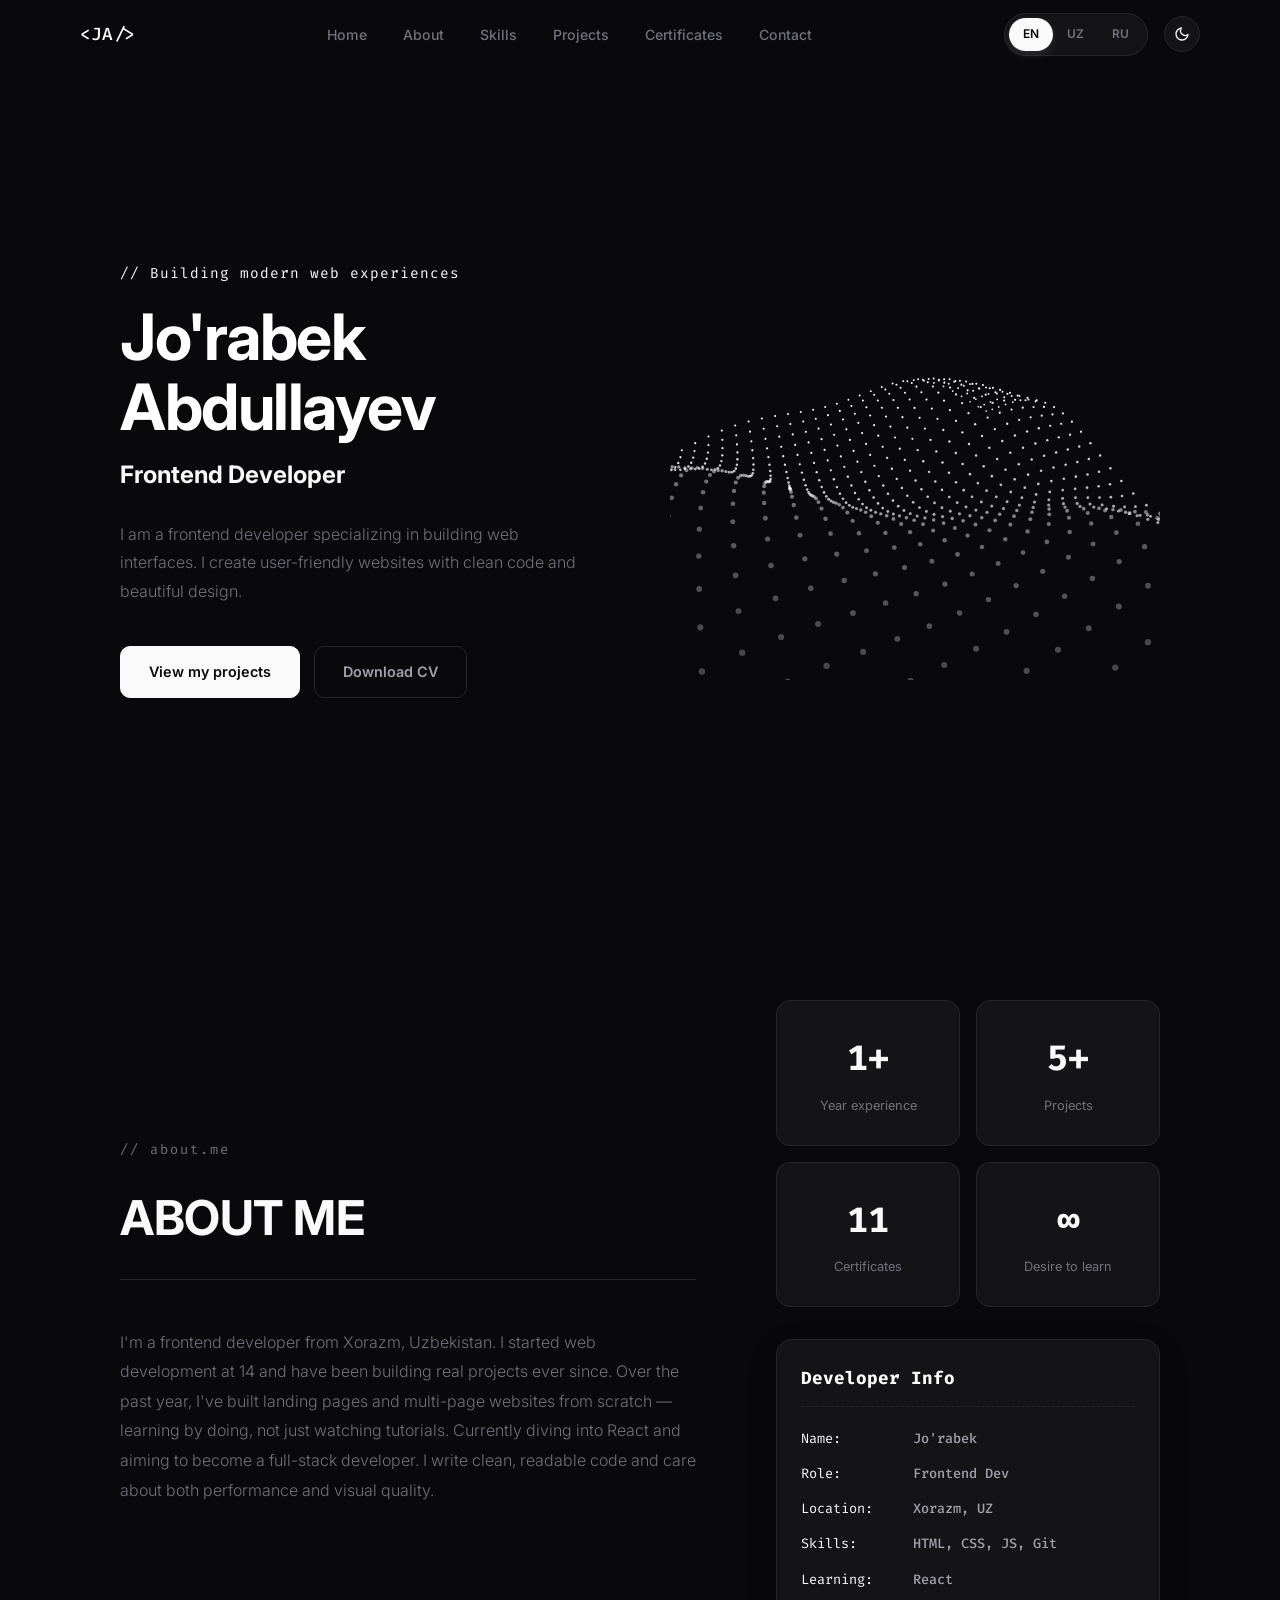
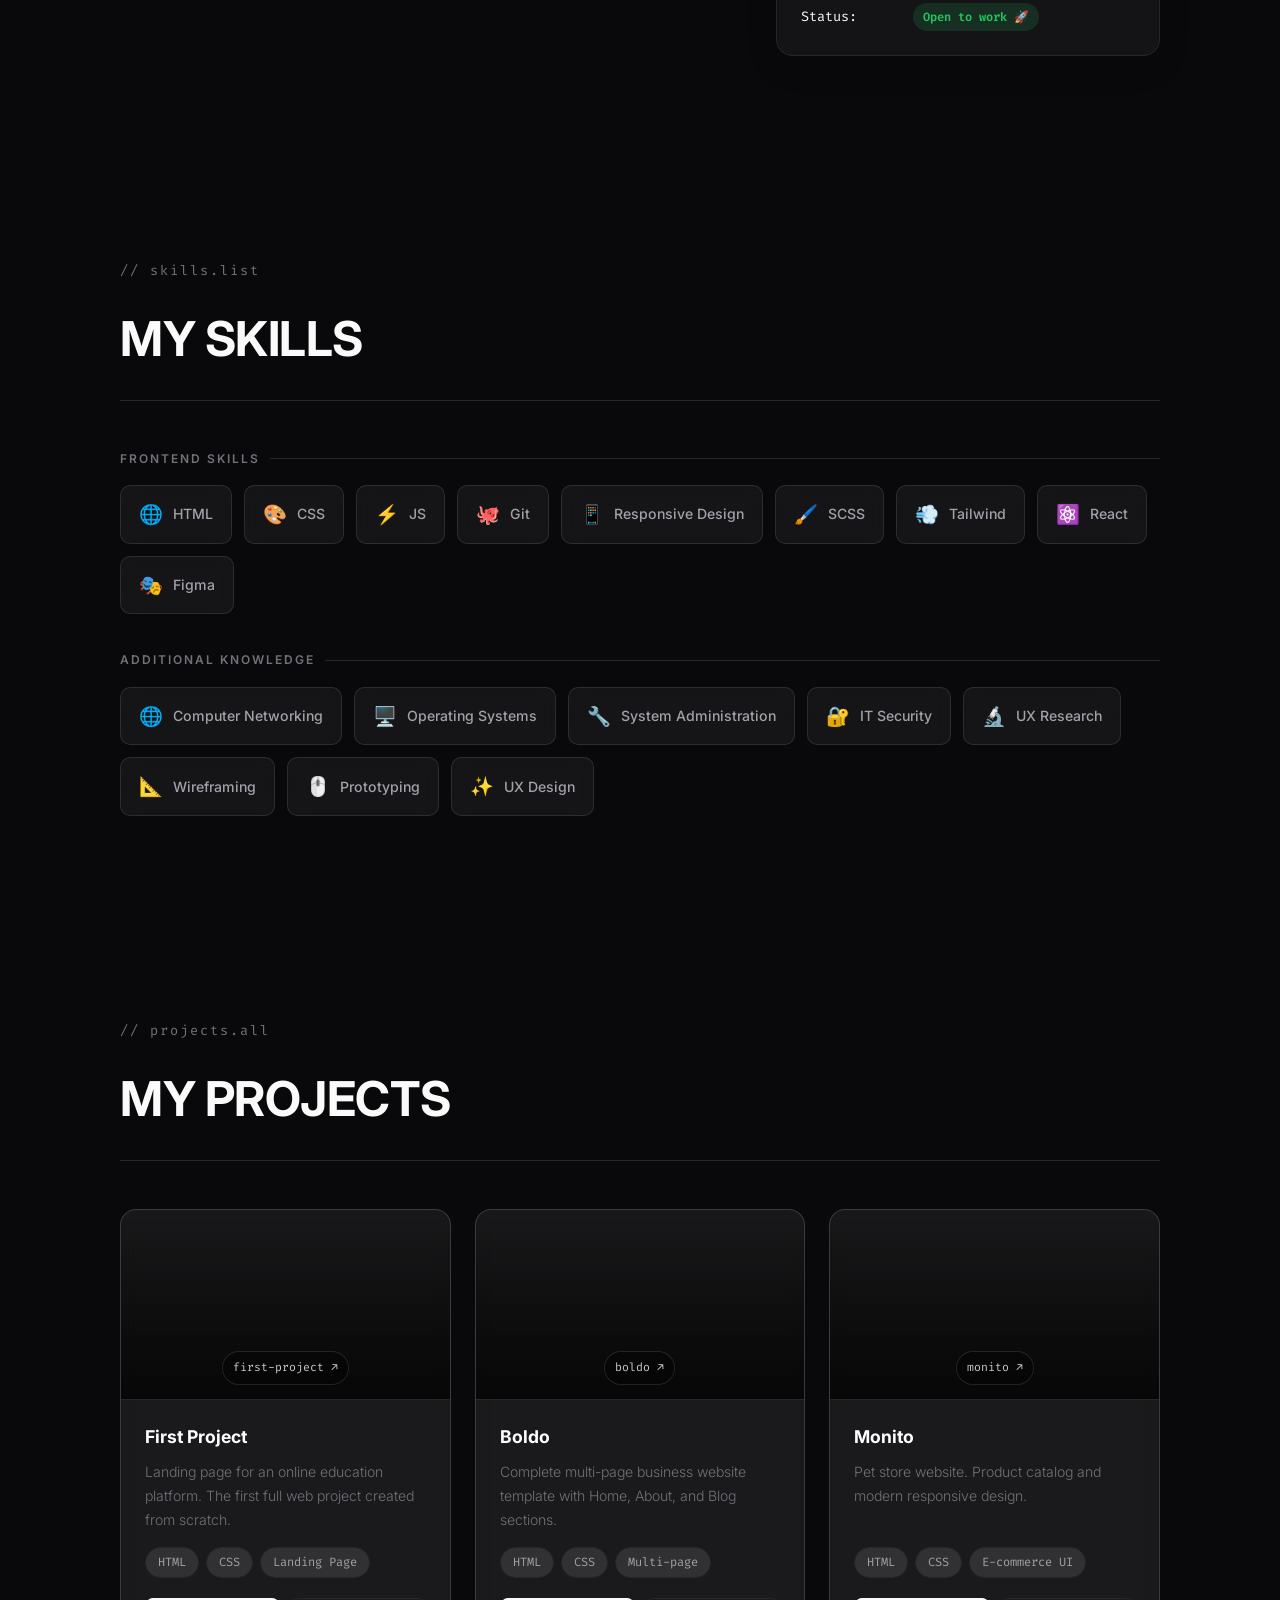
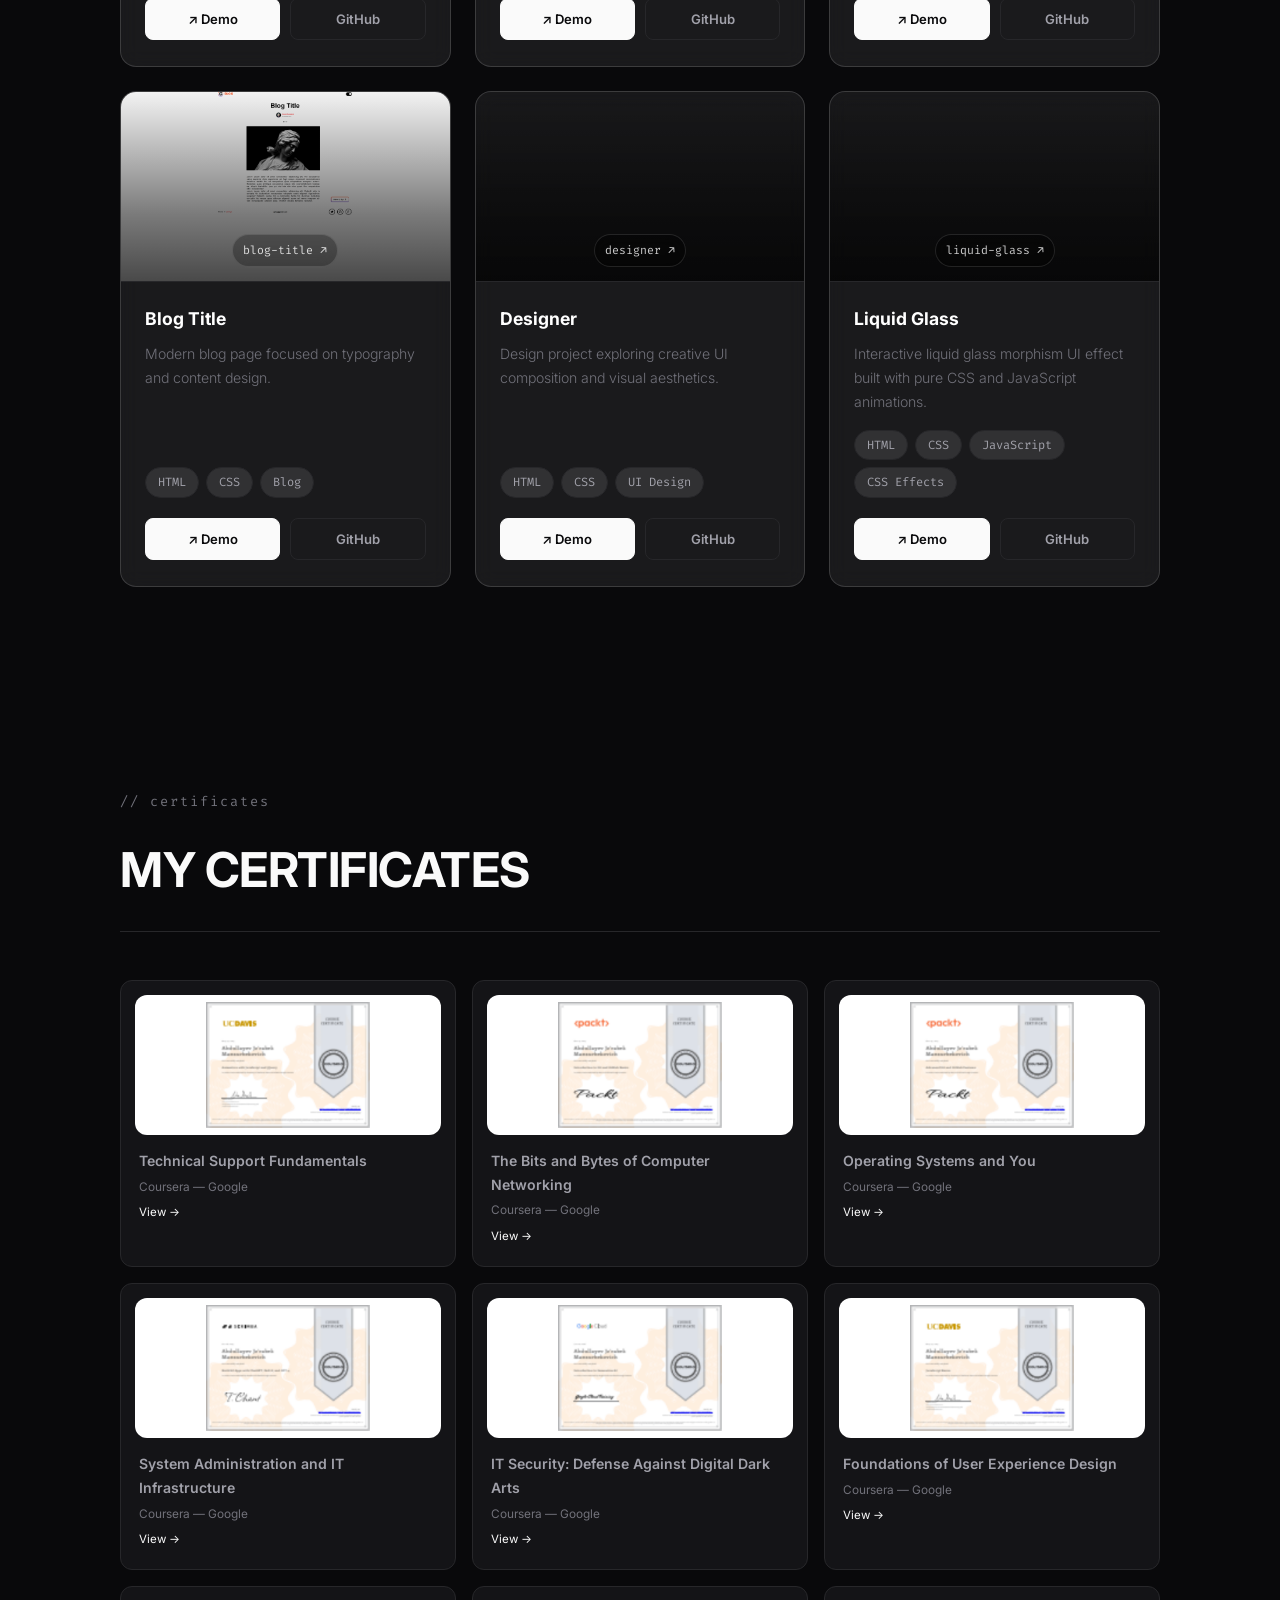
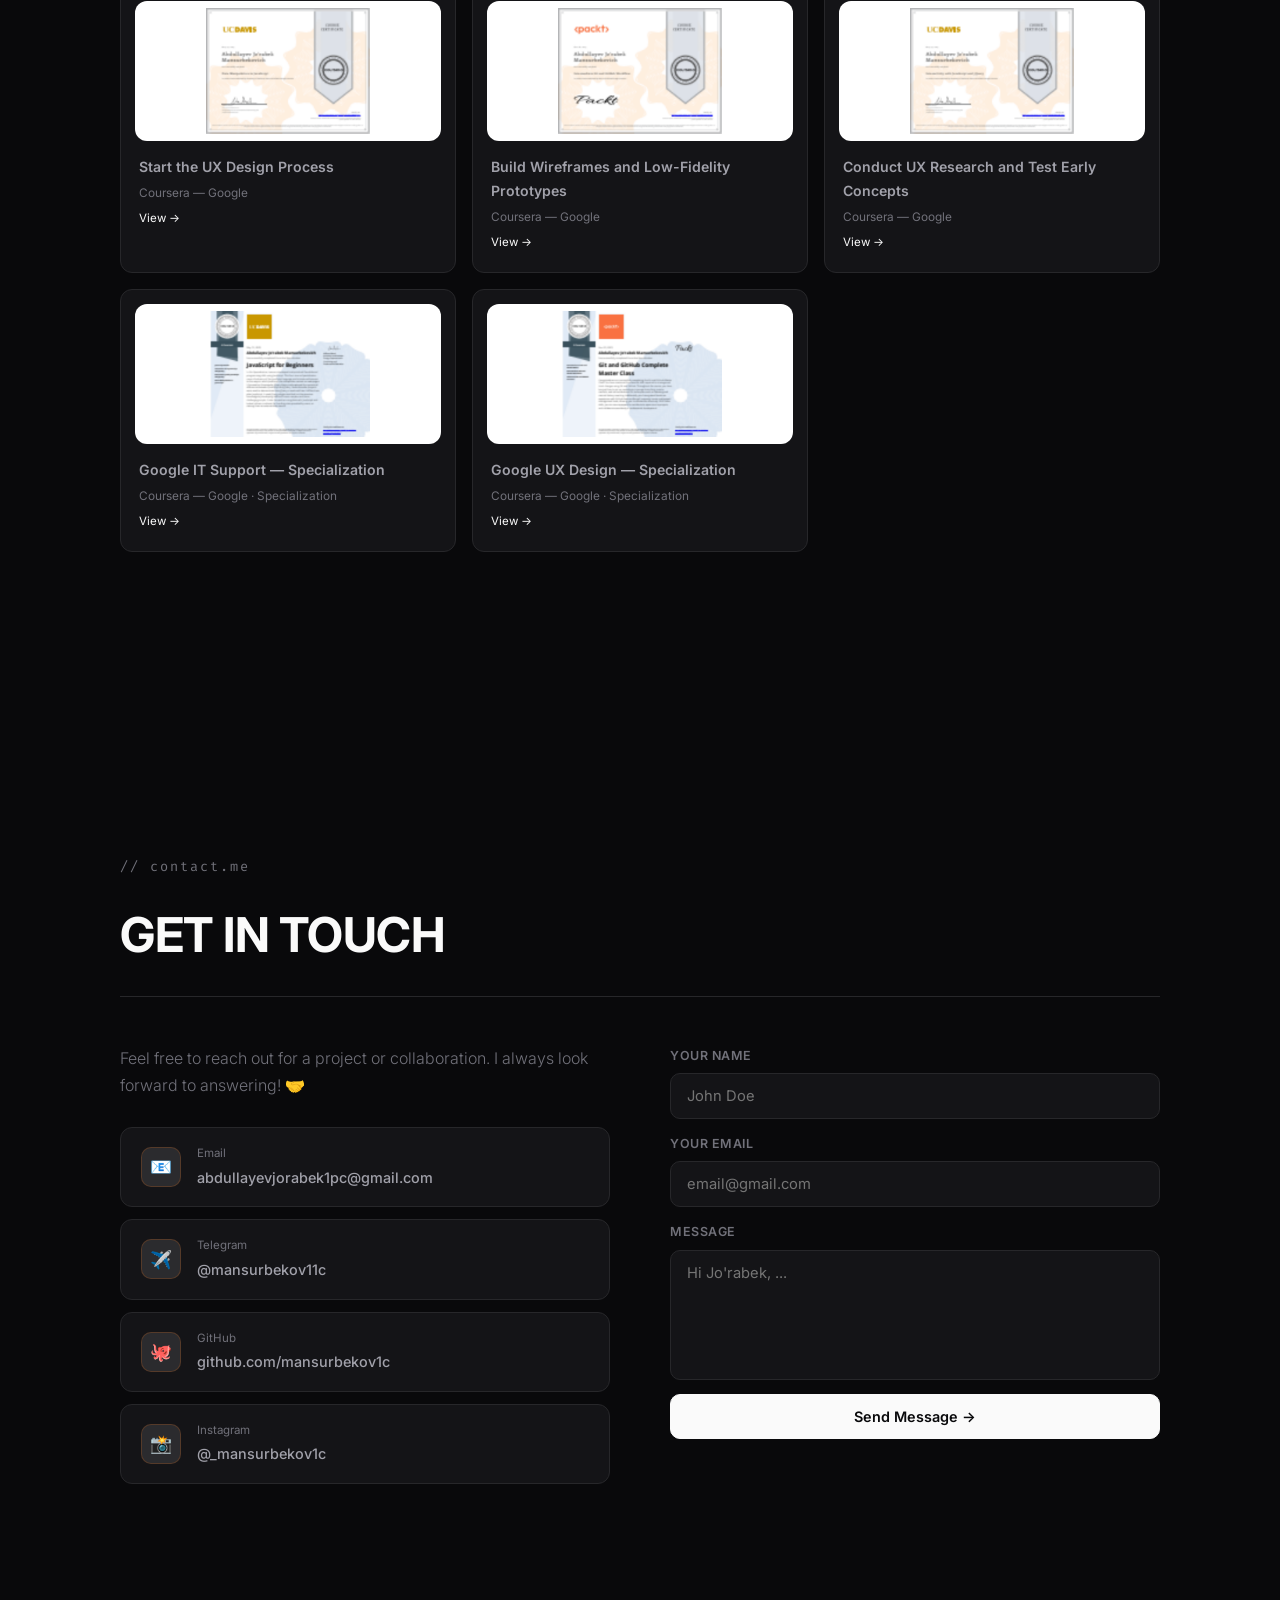
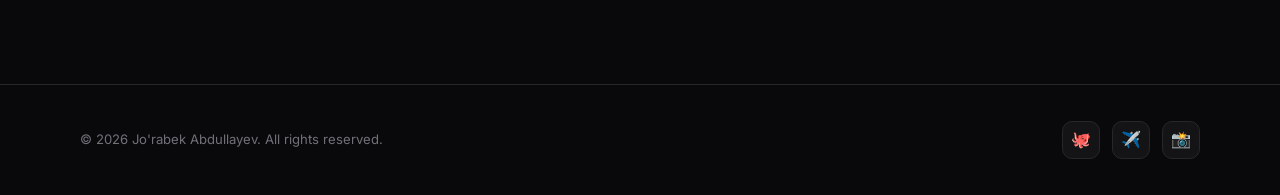
==== index.html @ 6e5c8671 "analytics olib tashlandi" ====
<!doctype html>
<html lang="en">
  <head>
    <meta charset="UTF-8" />
    <meta name="viewport" content="width=device-width,initial-scale=1.0" />
    <title>Jo'rabek Abdullayev — Frontend Developer</title>
    <meta property="og:type" content="website" />
    <meta property="og:title" content="Jo'rabek Abdullayev — Frontend Developer" />
    <meta
      property="og:description"
      content="Frontend developer specializing in building modern, user-friendly web interfaces with clean code and beautiful design."
    />
    <meta property="og:image" content="assets/og.png" />
    <meta property="og:image:width" content="1200" />
    <meta property="og:image:height" content="630" />
    <meta name="twitter:card" content="summary_large_image" />
    <meta name="twitter:title" content="Jo'rabek Abdullayev — Frontend Developer" />
    <meta
      name="twitter:description"
      content="Frontend developer specializing in building modern, user-friendly web interfaces with clean code and beautiful design."
    />
    <meta name="twitter:image" content="assets/og.png" />
    <link rel="icon" type="image/png" href="assets/favicon.png" />
    <link
      href="https://fonts.googleapis.com/css2?family=Inter:wght@300;400;500;600;700&family=Fira+Code:wght@400;500&display=swap"
      rel="stylesheet"
    />
    <link rel="stylesheet" href="style.css" />
  </head>
  <body>
    <!-- NAVBAR -->
    <nav id="navbar">
      <a class="nav-logo" href="#home"
        ><span class="br">&lt;</span>JA<span class="br">/&gt;</span></a
      >
      <ul class="nav-links">
        <li><a href="#home" data-i18n="nav_home">Home</a></li>
        <li><a href="#about" data-i18n="nav_about">About</a></li>
        <li><a href="#skills" data-i18n="nav_skills">Skills</a></li>
        <li><a href="#projects" data-i18n="nav_projects">Projects</a></li>
        <li><a href="#certs" data-i18n="nav_certs">Certificates</a></li>
        <li><a href="#contact" data-i18n="nav_contact">Contact</a></li>
      </ul>
      <div class="nav-controls">
        <div id="lang-switch" class="lang-switch">
          <span class="lang-btn active" data-lang="en">EN</span>
          <span class="lang-sep">|</span>
          <span class="lang-btn" data-lang="uz">UZ</span>
          <span class="lang-sep">|</span>
          <span class="lang-btn" data-lang="ru">RU</span>
        </div>
        <button id="theme-btn" class="theme-btn" title="Toggle Theme">
          <svg id="icon-moon" xmlns="http://www.w3.org/2000/svg" width="16" height="16" viewBox="0 0 24 24" fill="none" stroke="currentColor" stroke-width="2" stroke-linecap="round" stroke-linejoin="round"><path d="M21 12.79A9 9 0 1 1 11.21 3 7 7 0 0 0 21 12.79z"/></svg>
          <svg id="icon-sun" xmlns="http://www.w3.org/2000/svg" width="16" height="16" viewBox="0 0 24 24" fill="none" stroke="currentColor" stroke-width="2" stroke-linecap="round" stroke-linejoin="round" style="display:none"><circle cx="12" cy="12" r="5"/><line x1="12" y1="1" x2="12" y2="3"/><line x1="12" y1="21" x2="12" y2="23"/><line x1="4.22" y1="4.22" x2="5.64" y2="5.64"/><line x1="18.36" y1="18.36" x2="19.78" y2="19.78"/><line x1="1" y1="12" x2="3" y2="12"/><line x1="21" y1="12" x2="23" y2="12"/><line x1="4.22" y1="19.78" x2="5.64" y2="18.36"/><line x1="18.36" y1="5.64" x2="19.78" y2="4.22"/></svg>
        </button>
      </div>
      <button class="burger" id="burger" onclick="toggleMenu()">
        <span></span><span></span><span></span>
      </button>
    </nav>
    <div class="mobile-menu" id="mobileMenu">
      <a href="#home" onclick="closeMenu()" data-i18n="nav_home">Home</a>
      <a href="#about" onclick="closeMenu()" data-i18n="nav_about">About</a>
      <a href="#skills" onclick="closeMenu()" data-i18n="nav_skills">Skills</a>
      <a href="#projects" onclick="closeMenu()" data-i18n="nav_projects"
        >Projects</a
      >
      <a href="#certs" onclick="closeMenu()" data-i18n="nav_certs"
        >Certificates</a
      >
      <a href="#contact" onclick="closeMenu()" data-i18n="nav_contact"
        >Contact</a
      >
    </div>

    <!-- HERO -->
    <section id="home">
      <div class="reveal">
        <p class="hero-greeting" data-i18n="hero_greeting">// Building modern web experiences</p>
        <h1 class="hero-name">Jo'rabek<br />Abdullayev</h1>
        <p class="hero-role">
          <strong data-i18n="hero_role">Frontend Developer</strong>
        </p>
        <p class="hero-desc" data-i18n="hero_desc">
          I am a frontend developer specializing in building web interfaces. I
          create user-friendly websites with clean code and beautiful design.
        </p>
        <div class="hero-btns">
          <a href="#projects" class="btn btn-p" data-i18n="hero_btn_projects"
            >View my projects</a
          >
          <a
            id="cv-link"
            href="cv/cv-en.html"
            class="btn btn-s"
            target="_blank"
            rel="noopener"
            data-i18n="hero_btn_cv"
            >Download CV</a
          >
        </div>
      </div>
      <div
        class="hero-right reveal"
        style="display: flex; justify-content: center; align-items: center"
      >
        <canvas id="hero-canvas" class="hero-canvas"></canvas>
      </div>
    </section>

    <!-- ABOUT -->
    <div class="sec-bg" id="about">
      <div class="inner">
        <div class="about-grid">
          <div class="reveal">
            <div class="tag" data-i18n="about_tag">// about.me</div>
            <h2 class="sec-title">
              <span data-i18n="about_title_1">About </span
              ><span data-i18n="about_title_2">me</span>
            </h2>
            <div class="about-text">
              <p data-i18n="about_text">
                I'm a frontend developer from Xorazm, Uzbekistan. I started web development at 14 and have been building real projects ever since. Over the past year, I've built landing pages and multi-page websites from scratch — learning by doing, not just watching tutorials. Currently diving into React and aiming to become a full-stack developer. I write clean, readable code and care about both performance and visual quality.
              </p>
            </div>
          </div>
          <div class="about-stats-container">
            <div class="about-stats reveal">
              <div class="stat-box">
                <div class="stat-num">1+</div>
                <div class="stat-label" data-i18n="stat_exp_label">
                  Year experience
                </div>
              </div>
              <div class="stat-box">
                <div class="stat-num">5+</div>
                <div class="stat-label" data-i18n="stat_proj_label">
                  Projects
                </div>
              </div>
              <div class="stat-box">
                <div class="stat-num">11</div>
                <div class="stat-label" data-i18n="stat_cert_label">
                  Certificates
                </div>
              </div>
              <div class="stat-box">
                <div class="stat-num">∞</div>
                <div class="stat-label" data-i18n="stat_learn_label">
                  Desire to learn
                </div>
              </div>
            </div>

            <div class="about-card reveal">
              <div class="ac-hdr" data-i18n="about_dev_info">
                Developer Info
              </div>
              <div class="ac-body">
                <div class="ac-row">
                  <span class="ac-label" data-i18n="info_name">Name:</span>
                  <span class="ac-val">Jo'rabek</span>
                </div>
                <div class="ac-row">
                  <span class="ac-label" data-i18n="info_role">Role:</span>
                  <span class="ac-val" data-i18n="info_role_val"
                    >Frontend Dev</span
                  >
                </div>
                <div class="ac-row">
                  <span class="ac-label" data-i18n="info_location"
                    >Location:</span
                  >
                  <span class="ac-val" data-i18n="info_loc_val"
                    >Xorazm, UZ</span
                  >
                </div>
                <div class="ac-row">
                  <span class="ac-label" data-i18n="info_skills">Skills:</span>
                  <span class="ac-val">HTML, CSS, JS, Git</span>
                </div>
                <div class="ac-row">
                  <span class="ac-label" data-i18n="info_learning"
                    >Learning:</span
                  >
                  <span class="ac-val">React</span>
                </div>
                <div class="ac-row">
                  <span class="ac-label" data-i18n="info_status">Status:</span>
                  <span class="ac-badge" data-i18n="info_available"
                    >Open to work 🚀</span
                  >
                </div>
              </div>
            </div>
          </div>
        </div>
      </div>
    </div>

    <!-- SKILLS -->
    <section class="sec" id="skills">
      <div class="tag reveal" data-i18n="skills_tag">// skills.list</div>
      <h2 class="sec-title reveal">
        <span data-i18n="skills_title_1">My </span
        ><span data-i18n="skills_title_2">Skills</span>
      </h2>
      <div class="skills-wrap">
        <div class="reveal">
          <div class="skills-group-label" data-i18n="skills_g1">
            Frontend Skills
          </div>
          <div class="skills-grid">
            <div class="skill-chip"><span class="s-icon">🌐</span><span class="s-name">HTML</span></div>
            <div class="skill-chip"><span class="s-icon">🎨</span><span class="s-name">CSS</span></div>
            <div class="skill-chip"><span class="s-icon">⚡</span><span class="s-name">JS</span></div>
            <div class="skill-chip"><span class="s-icon">🐙</span><span class="s-name">Git</span></div>
            <div class="skill-chip"><span class="s-icon">📱</span><span class="s-name">Responsive Design</span></div>
            <div class="skill-chip"><span class="s-icon">🖌️</span><span class="s-name">SCSS</span></div>
            <div class="skill-chip"><span class="s-icon">💨</span><span class="s-name">Tailwind</span></div>
            <div class="skill-chip"><span class="s-icon">⚛️</span><span class="s-name">React</span></div>
            <div class="skill-chip"><span class="s-icon">🎭</span><span class="s-name">Figma</span></div>
          </div>
        </div>
        <div class="reveal">
          <div class="skills-group-label" data-i18n="skills_g2">
            Additional Knowledge
          </div>
          <div class="skills-grid">
            <div class="skill-chip"><span class="s-icon">🌐</span><span class="s-name">Computer Networking</span></div>
            <div class="skill-chip"><span class="s-icon">🖥️</span><span class="s-name">Operating Systems</span></div>
            <div class="skill-chip"><span class="s-icon">🔧</span><span class="s-name">System Administration</span></div>
            <div class="skill-chip"><span class="s-icon">🔐</span><span class="s-name">IT Security</span></div>
            <div class="skill-chip"><span class="s-icon">🔬</span><span class="s-name">UX Research</span></div>
            <div class="skill-chip"><span class="s-icon">📐</span><span class="s-name">Wireframing</span></div>
            <div class="skill-chip"><span class="s-icon">🖱️</span><span class="s-name">Prototyping</span></div>
            <div class="skill-chip"><span class="s-icon">✨</span><span class="s-name">UX Design</span></div>
          </div>
        </div>
      </div>
    </section>


    <!-- PROJECTS -->
    <div class="sec-bg" id="projects">
      <div class="inner">
        <div class="tag reveal" data-i18n="projects_tag">// projects.all</div>
        <h2 class="sec-title reveal">
          <span data-i18n="projects_title_1">My </span
          ><span data-i18n="projects_title_2">Projects</span>
        </h2>
        <div class="projects-grid">
          <div class="project-card reveal">
            <a
              href="https://first-project-8flm.vercel.app/"
              target="_blank"
              class="project-thumb"
              style="background: var(--grad1)"
            >
              <img
                class="project-thumb-img"
                src="assets/projects/first-project.png"
                alt="First Project preview"
                loading="lazy"
                decoding="async"
              />
              <span class="p-url">first-project ↗</span>
            </a>
            <div class="project-body">
              <div class="project-name">First Project</div>
              <p class="project-desc" data-i18n="proj_desc_1">
                Landing page for an online education platform. The first full
                web project created from scratch.
              </p>
              <div class="project-tags">
                <span class="p-tag">HTML</span><span class="p-tag">CSS</span
                ><span class="p-tag">Landing Page</span>
              </div>
              <div class="project-links">
                <a
                  href="https://first-project-8flm.vercel.app/"
                  target="_blank"
                  class="p-link p-link-demo"
                  >↗ Demo</a
                >
                <a
                  href="https://github.com/mansurbekov1c/FirstProject"
                  target="_blank"
                  class="p-link p-link-code"
                  >GitHub</a
                >
              </div>
            </div>
          </div>

          <div class="project-card reveal">
            <a
              href="https://boldo-bice.vercel.app/"
              target="_blank"
              class="project-thumb"
              style="background: var(--grad2)"
            >
              <img
                class="project-thumb-img"
                src="assets/projects/boldo.png"
                alt="Boldo preview"
                loading="lazy"
                decoding="async"
              />
              <span class="p-url">boldo ↗</span>
            </a>
            <div class="project-body">
              <div class="project-name">Boldo</div>
              <p class="project-desc" data-i18n="proj_desc_2">
                Complete multi-page business website template with Home, About,
                and Blog sections.
              </p>
              <div class="project-tags">
                <span class="p-tag">HTML</span><span class="p-tag">CSS</span
                ><span class="p-tag">Multi-page</span>
              </div>
              <div class="project-links">
                <a
                  href="https://boldo-bice.vercel.app/"
                  target="_blank"
                  class="p-link p-link-demo"
                  >↗ Demo</a
                >
                <a
                  href="https://github.com/mansurbekov1c/Boldo"
                  target="_blank"
                  class="p-link p-link-code"
                  >GitHub</a
                >
              </div>
            </div>
          </div>

          <div class="project-card reveal">
            <a
              href="https://monito-ten.vercel.app/"
              target="_blank"
              class="project-thumb"
              style="background: var(--grad3)"
            >
              <img
                class="project-thumb-img"
                src="assets/projects/monito.png"
                alt="Monito preview"
                loading="lazy"
                decoding="async"
              />
              <span class="p-url">monito ↗</span>
            </a>
            <div class="project-body">
              <div class="project-name">Monito</div>
              <p class="project-desc" data-i18n="proj_desc_3">
                Pet store website. Product catalog and modern responsive design.
              </p>
              <div class="project-tags">
                <span class="p-tag">HTML</span><span class="p-tag">CSS</span
                ><span class="p-tag">E-commerce UI</span>
              </div>
              <div class="project-links">
                <a
                  href="https://monito-ten.vercel.app/"
                  target="_blank"
                  class="p-link p-link-demo"
                  >↗ Demo</a
                >
                <a
                  href="https://github.com/mansurbekov1c/Monito"
                  target="_blank"
                  class="p-link p-link-code"
                  >GitHub</a
                >
              </div>
            </div>
          </div>

          <div class="project-card reveal">
            <a
              href="https://blog-title-three.vercel.app/"
              target="_blank"
              class="project-thumb"
              style="background: var(--grad4)"
            >
              <img
                class="project-thumb-img"
                src="assets/projects/blog-title.png"
                alt="Blog Title preview"
                loading="lazy"
                decoding="async"
              />
              <span class="p-url">blog-title ↗</span>
            </a>
            <div class="project-body">
              <div class="project-name">Blog Title</div>
              <p class="project-desc" data-i18n="proj_desc_4">
                Modern blog page focused on typography and content design.
              </p>
              <div class="project-tags">
                <span class="p-tag">HTML</span><span class="p-tag">CSS</span
                ><span class="p-tag">Blog</span>
              </div>
              <div class="project-links">
                <a
                  href="https://blog-title-three.vercel.app/"
                  target="_blank"
                  class="p-link p-link-demo"
                  >↗ Demo</a
                >
                <a
                  href="https://github.com/mansurbekov1c/Blog-Title"
                  target="_blank"
                  class="p-link p-link-code"
                  >GitHub</a
                >
              </div>
            </div>
          </div>

          <div class="project-card reveal">
            <a
              href="https://designer-nine-beryl.vercel.app/"
              target="_blank"
              class="project-thumb"
              style="background: var(--grad5)"
            >
              <img
                class="project-thumb-img"
                src="assets/projects/designer.png"
                alt="Designer preview"
                loading="lazy"
                decoding="async"
              />
              <span class="p-url">designer ↗</span>
            </a>
            <div class="project-body">
              <div class="project-name">Designer</div>
              <p class="project-desc" data-i18n="proj_desc_5">
                Design project exploring creative UI composition and visual
                aesthetics.
              </p>
              <div class="project-tags">
                <span class="p-tag">HTML</span><span class="p-tag">CSS</span
                ><span class="p-tag">UI Design</span>
              </div>
              <div class="project-links">
                <a
                  href="https://designer-nine-beryl.vercel.app/"
                  target="_blank"
                  class="p-link p-link-demo"
                  >↗ Demo</a
                >
                <a
                  href="https://github.com/mansurbekov1c/Designer"
                  target="_blank"
                  class="p-link p-link-code"
                  >GitHub</a
                >
              </div>
            </div>
          </div> 

          <div class="project-card reveal">
            <a
              href="https://liquid-glass-kappa.vercel.app/"
              target="_blank"
              class="project-thumb"
              style="background: var(--grad6)"
            >
              <img
                class="project-thumb-img"
                src="assets/projects/liquid-glass.png"
                alt="Liquid Glass preview"
                loading="lazy"
                decoding="async"
              />
              <span class="p-url">liquid-glass ↗</span>
            </a>
            <div class="project-body">
              <div class="project-name">Liquid Glass</div>
              <p class="project-desc" data-i18n="proj_desc_6">
                Interactive liquid glass morphism UI effect built with pure
                CSS and JavaScript animations.
              </p>
              <div class="project-tags">
                <span class="p-tag">HTML</span><span class="p-tag">CSS</span
                ><span class="p-tag">JavaScript</span><span class="p-tag">CSS Effects</span>
              </div>
              <div class="project-links">
                <a
                  href="https://liquid-glass-kappa.vercel.app/"
                  target="_blank"
                  class="p-link p-link-demo"
                  >↗ Demo</a
                >
                <a
                  href="https://github.com/mansurbekov1c/Liquid-Glass"
                  target="_blank"
                  class="p-link p-link-code"
                  >GitHub</a
                >
              </div>
            </div>
          </div>
        </div>
      </div>
    </div>

    <!-- CERTIFICATES -->
    <section class="sec" id="certs">
      <div class="tag reveal" data-i18n="certs_tag">// certificates</div>
      <h2 class="sec-title reveal">
        <span data-i18n="certs_title_1">My </span
        ><span data-i18n="certs_title_2">Certificates</span>
      </h2>
      <div class="certs-grid">
        <a
          href="https://www.coursera.org/account/accomplishments/certificate/AM508LP0ALTB"
          target="_blank"
          class="cert-card reveal"
        >
          <img
            class="cert-thumb"
            src="assets/certs/AM508LP0ALTB.png"
            alt="Technical Support Fundamentals certificate preview"
            loading="lazy"
            decoding="async"
          />
          <div class="cert-meta">
            <div class="cert-title">Technical Support Fundamentals</div>
            <div class="cert-issuer">Coursera — Google</div>
            <div class="cert-view" data-i18n="cert_view">View →</div>
          </div>
        </a>
        <a
          href="https://www.coursera.org/account/accomplishments/certificate/V7DHHCYKN3LQ"
          target="_blank"
          class="cert-card reveal"
        >
          <img
            class="cert-thumb"
            src="assets/certs/V7DHHCYKN3LQ.png"
            alt="The Bits and Bytes of Computer Networking certificate preview"
            loading="lazy"
            decoding="async"
          />
          <div class="cert-meta">
            <div class="cert-title">
              The Bits and Bytes of Computer Networking
            </div>
            <div class="cert-issuer">Coursera — Google</div>
            <div class="cert-view" data-i18n="cert_view">View →</div>
          </div>
        </a>
        <a
          href="https://www.coursera.org/account/accomplishments/certificate/7TSFQZJ6SSXI"
          target="_blank"
          class="cert-card reveal"
        >
          <img
            class="cert-thumb"
            src="assets/certs/7TSFQZJ6SSXI.png"
            alt="Operating Systems and You certificate preview"
            loading="lazy"
            decoding="async"
          />
          <div class="cert-meta">
            <div class="cert-title">Operating Systems and You</div>
            <div class="cert-issuer">Coursera — Google</div>
            <div class="cert-view" data-i18n="cert_view">View →</div>
          </div>
        </a>
        <a
          href="https://www.coursera.org/account/accomplishments/certificate/UT5W324DUAGG"
          target="_blank"
          class="cert-card reveal"
        >
          <img
            class="cert-thumb"
            src="assets/certs/UT5W324DUAGG.png"
            alt="System Administration and IT Infrastructure certificate preview"
            loading="lazy"
            decoding="async"
          />
          <div class="cert-meta">
            <div class="cert-title">
              System Administration and IT Infrastructure
            </div>
            <div class="cert-issuer">Coursera — Google</div>
            <div class="cert-view" data-i18n="cert_view">View →</div>
          </div>
        </a>
        <a
          href="https://www.coursera.org/account/accomplishments/certificate/V0FT3ONWY4LL"
          target="_blank"
          class="cert-card reveal"
        >
          <img
            class="cert-thumb"
            src="assets/certs/V0FT3ONWY4LL.png"
            alt="IT Security: Defense Against Digital Dark Arts certificate preview"
            loading="lazy"
            decoding="async"
          />
          <div class="cert-meta">
            <div class="cert-title">
              IT Security: Defense Against Digital Dark Arts
            </div>
            <div class="cert-issuer">Coursera — Google</div>
            <div class="cert-view" data-i18n="cert_view">View →</div>
          </div>
        </a>
        <a
          href="https://www.coursera.org/account/accomplishments/certificate/0F3QQQ6FWSLO"
          target="_blank"
          class="cert-card reveal"
        >
          <img
            class="cert-thumb"
            src="assets/certs/0F3QQQ6FWSLO.png"
            alt="Foundations of User Experience Design certificate preview"
            loading="lazy"
            decoding="async"
          />
          <div class="cert-meta">
            <div class="cert-title">Foundations of User Experience Design</div>
            <div class="cert-issuer">Coursera — Google</div>
            <div class="cert-view" data-i18n="cert_view">View →</div>
          </div>
        </a>
        <a
          href="https://www.coursera.org/account/accomplishments/certificate/1LPPSTWI8QQQ"
          target="_blank"
          class="cert-card reveal"
        >
          <img
            class="cert-thumb"
            src="assets/certs/1LPPSTWI8QQQ.png"
            alt="Start the UX Design Process certificate preview"
            loading="lazy"
            decoding="async"
          />
          <div class="cert-meta">
            <div class="cert-title">Start the UX Design Process</div>
            <div class="cert-issuer">Coursera — Google</div>
            <div class="cert-view" data-i18n="cert_view">View →</div>
          </div>
        </a>
        <a
          href="https://www.coursera.org/account/accomplishments/certificate/2IR8825PSDSM"
          target="_blank"
          class="cert-card reveal"
        >
          <img
            class="cert-thumb"
            src="assets/certs/2IR8825PSDSM.png"
            alt="Build Wireframes and Low-Fidelity Prototypes certificate preview"
            loading="lazy"
            decoding="async"
          />
          <div class="cert-meta">
            <div class="cert-title">
              Build Wireframes and Low-Fidelity Prototypes
            </div>
            <div class="cert-issuer">Coursera — Google</div>
            <div class="cert-view" data-i18n="cert_view">View →</div>
          </div>
        </a>
        <a
          href="https://www.coursera.org/account/accomplishments/certificate/WXM5IWE9PVRA"
          target="_blank"
          class="cert-card reveal"
        >
          <img
            class="cert-thumb"
            src="assets/certs/WXM5IWE9PVRA.png"
            alt="Conduct UX Research and Test Early Concepts certificate preview"
            loading="lazy"
            decoding="async"
          />
          <div class="cert-meta">
            <div class="cert-title">
              Conduct UX Research and Test Early Concepts
            </div>
            <div class="cert-issuer">Coursera — Google</div>
            <div class="cert-view" data-i18n="cert_view">View →</div>
          </div>
        </a>
        <a
          href="https://www.coursera.org/account/accomplishments/specialization/certificate/PN7QUSXFVRCX"
          target="_blank"
          class="cert-card reveal"
        >
          <img
            class="cert-thumb"
            src="assets/certs/PN7QUSXFVRCX.png"
            alt="Google IT Support — Specialization certificate preview"
            loading="lazy"
            decoding="async"
          />
          <div class="cert-meta">
            <div class="cert-title">Google IT Support — Specialization</div>
            <div class="cert-issuer">Coursera — Google · Specialization</div>
            <div class="cert-view" data-i18n="cert_view">View →</div>
          </div>
        </a>
        <a
          href="https://www.coursera.org/account/accomplishments/specialization/certificate/RH8HIBUAZWJE"
          target="_blank"
          class="cert-card reveal"
        >
          <img
            class="cert-thumb"
            src="assets/certs/RH8HIBUAZWJE.png"
            alt="Google UX Design — Specialization certificate preview"
            loading="lazy"
            decoding="async"
          />
          <div class="cert-meta">
            <div class="cert-title">Google UX Design — Specialization</div>
            <div class="cert-issuer">Coursera — Google · Specialization</div>
            <div class="cert-view" data-i18n="cert_view">View →</div>
          </div>
        </a>
      </div>
    </section>

    <!-- CONTACT -->
    <div class="sec-bg" id="contact">
      <div class="inner" style="padding-top: 100px; padding-bottom: 100px">
        <div class="tag reveal" data-i18n="contact_tag">// contact.me</div>
        <h2 class="sec-title reveal">
          <span data-i18n="contact_title_1">Get in </span
          ><span data-i18n="contact_title_2">Touch</span>
        </h2>
        <div class="contact-wrap">
          <div class="reveal">
            <p class="contact-intro" data-i18n="contact_intro">
              Feel free to reach out for a project or collaboration. I always
              look forward to answering! 🤝
            </p>
            <div class="contact-links">
              <a href="mailto:abdullayevjorabek1pc@gmail.com" class="c-link">
                <div class="c-icon">📧</div>
                <div>
                  <div class="c-type">Email</div>
                  <div class="c-val">abdullayevjorabek1pc@gmail.com</div>
                </div>
              </a>
              <a
                href="https://t.me/mansurbekov11c"
                target="_blank"
                class="c-link"
              >
                <div class="c-icon">✈️</div>
                <div>
                  <div class="c-type">Telegram</div>
                  <div class="c-val">@mansurbekov11c</div>
                </div>
              </a>
              <a
                href="https://github.com/mansurbekov1c"
                target="_blank"
                class="c-link"
              >
                <div class="c-icon">🐙</div>
                <div>
                  <div class="c-type">GitHub</div>
                  <div class="c-val">github.com/mansurbekov1c</div>
                </div>
              </a>
              <a
                href="https://instagram.com/_mansurbekov1c"
                target="_blank"
                class="c-link"
              >
                <div class="c-icon">📸</div>
                <div>
                  <div class="c-type">Instagram</div>
                  <div class="c-val">@_mansurbekov1c</div>
                </div>
              </a>
            </div>
          </div>

          <div class="form reveal">
            <div class="fg">
              <label data-i18n="contact_form_name">Your Name</label>
              <input
                type="text"
                id="cn"
                placeholder="John Doe"
                data-i18n-ph="form_ph_name"
              />
            </div>
            <div class="fg">
              <label data-i18n="contact_form_email">Your Email</label>
              <input type="email" id="ce" placeholder="email@gmail.com" />
            </div>
            <div class="fg">
              <label data-i18n="contact_form_msg">Message</label>
              <textarea
                id="cm"
                placeholder="Hi Jo'rabek, ..."
                data-i18n-ph="form_ph_msg"
              ></textarea>
            </div>
            <button
              class="btn btn-p"
              id="sendBtn"
              onclick="sendForm()"
              style="width: 100%; justify-content: center"
            >
              <span data-i18n="contact_btn">Send Message →</span>
            </button>
            <div class="form-msg form-ok" id="formOk" data-i18n="form_ok">
              ✅ Message sent! I will reply shortly.
            </div>
            <div class="form-msg form-err" id="formErr" data-i18n="form_err">
              ❌ An error occurred. Please write directly via Telegram or email.
            </div>
            <div
              class="form-msg form-loading"
              id="formLoad"
              data-i18n="form_loading"
            >
              ⏳ Sending...
            </div>
          </div>
        </div>
      </div>
    </div>

    <!-- FOOTER -->
    <footer>
      <p class="footer-copy" data-i18n="footer_copy">
        <script>document.write("© " + new Date().getFullYear() + " Jo'rabek Abdullayev. All rights reserved.");</script>
      </p>
      <div class="footer-socials">
        <a
          href="https://github.com/mansurbekov1c"
          target="_blank"
          class="social-btn"
          title="GitHub"
          >🐙</a
        >
        <a
          href="https://t.me/mansurbekov11c"
          target="_blank"
          class="social-btn"
          title="Telegram"
          >✈️</a
        >
        <a
          href="https://instagram.com/_mansurbekov1c"
          target="_blank"
          class="social-btn"
          title="Instagram"
          >📸</a
        >
      </div>
    </footer>

    <script src="main.js"></script>
  </body>
</html>
---- style.css ----
* {
  margin: 0;
  padding: 0;
  box-sizing: border-box;
}
html {
  scroll-behavior: smooth;
}
body {
  background: var(--bg);
  color: var(--text);
  font-family: "Inter", sans-serif;
  font-size: 16px;
  line-height: 1.7;
  overflow-x: hidden;
}
:root {
  --bg: #09090b;
  --bg2: #09090b;
  --card: rgba(39, 39, 42, 0.4);
  --border: #27272a;
  --accent: #fafafa;
  --accent-dim: rgba(250, 250, 250, 0.1);
  --text: #a1a1aa;
  --muted: #71717a;
  --white: #ffffff;
  --nav-bg: rgba(9, 9, 11, 0.85);
  --menu-bg: rgba(9, 9, 11, 0.95);
  --code-hdr: rgba(0, 0, 0, 0.2);
  --grad1: transparent;
  --grad2: transparent;
  --grad3: transparent;
  --grad4: transparent;
  --grad5: transparent;
  --grad6: transparent;
}
body.light-mode {
  --bg: #f6f3ef;
  --bg2: #edeae4;
  --card: #ffffff;
  --border: #b8b0a6;
  --accent: #0d0c0b;
  --accent-dim: rgba(13, 12, 11, 0.08);
  --text: #111110;
  --muted: #3d3a36;
  --white: #050505;
  --nav-bg: rgba(246, 243, 239, 0.95);
  --menu-bg: #f6f3ef;
  --code-hdr: rgba(255, 255, 255, 0.8);
  --grad1: transparent;
  --grad2: transparent;
  --grad3: transparent;
  --grad4: transparent;
  --grad5: transparent;
  --grad6: transparent;
}
::-webkit-scrollbar {
  width: 6px;
}
::-webkit-scrollbar-track {
  background: var(--bg);
}
::-webkit-scrollbar-thumb {
  background: var(--border);
  border-radius: 3px;
}
::-webkit-scrollbar-thumb:hover {
  background: var(--accent);
}

/* NAV */
#navbar {
  position: fixed;
  top: 0;
  left: 0;
  right: 0;
  z-index: 1000;
  display: flex;
  justify-content: space-between;
  align-items: center;
  padding: 0 80px;
  height: 70px;
  background: transparent;
  border-bottom: 1px solid transparent;
  transition: all 0.3s;
}
#navbar.scrolled {
  backdrop-filter: blur(12px);
  -webkit-backdrop-filter: blur(12px);
  background: rgba(255, 255, 255, 0.05);
  border-bottom: 1px solid rgba(255, 255, 255, 0.1);
}
.nav-logo {
  font-family: "Fira Code", monospace;
  font-size: 1.1rem;
  font-weight: 500;
  color: var(--white);
  text-decoration: none;
}
.nav-logo .br {
  color: var(--accent);
}
.nav-links {
  display: flex;
  gap: 4px;
  list-style: none;
}
.nav-links a {
  color: var(--muted);
  text-decoration: none;
  padding: 8px 16px;
  border-radius: 8px;
  font-size: 0.88rem;
  font-weight: 500;
  transition: all 0.2s;
}
.nav-links a:hover,
.nav-links a.active {
  color: var(--accent);
  background: var(--accent-dim);
}
.nav-controls {
  display: flex;
  align-items: center;
  gap: 16px;
}
.lang-switch {
  display: flex;
  align-items: center;
  background: var(--card);
  border: 1px solid var(--border);
  border-radius: 30px;
  padding: 4px;
}
.lang-btn {
  cursor: pointer;
  color: var(--muted);
  font-family: "Inter", sans-serif;
  font-size: 0.75rem;
  font-weight: 600;
  padding: 6px 14px;
  border-radius: 20px;
  transition: all 0.3s cubic-bezier(0.4, 0, 0.2, 1);
  display: flex;
  align-items: center;
  justify-content: center;
}
.lang-btn:hover {
  color: var(--text);
}
.lang-btn.active {
  background: var(--accent);
  color: var(--bg);
  box-shadow: 0 4px 10px var(--accent-dim);
}
.lang-sep {
  display: none;
}
.theme-btn {
  background: var(--card);
  border: 1px solid var(--border);
  color: var(--accent);
  font-size: 0.95rem;
  width: 36px;
  height: 36px;
  border-radius: 50%;
  display: flex;
  justify-content: center;
  align-items: center;
  padding: 0;
  cursor: pointer;
  transition: all 0.2s;
}
.theme-btn svg {
  width: 16px;
  height: 16px;
  stroke: currentColor;
  flex-shrink: 0;
  display: block;
}
.theme-btn:hover {
  border-color: var(--accent);
  background: var(--accent-dim);
  transform: translateY(-2px);
}

.burger {
  display: none;
  flex-direction: column;
  gap: 5px;
  cursor: pointer;
  padding: 8px;
  border: none;
  background: none;
}
.burger span {
  display: block;
  width: 24px;
  height: 2px;
  background: var(--text);
  border-radius: 2px;
  transition: all 0.3s;
}
.burger.open span:nth-child(1) {
  transform: rotate(45deg) translate(5px, 5px);
}
.burger.open span:nth-child(2) {
  opacity: 0;
}
.burger.open span:nth-child(3) {
  transform: rotate(-45deg) translate(5px, -5px);
}
.mobile-menu {
  display: none;
  position: fixed;
  top: 70px;
  left: 0;
  right: 0;
  background: var(--menu-bg);
  backdrop-filter: blur(16px);
  border-bottom: 1px solid var(--border);
  padding: 16px 24px 24px;
  z-index: 999;
  flex-direction: column;
  gap: 4px;
}
.mobile-menu.open {
  display: flex;
}
.mobile-menu a {
  color: var(--muted);
  text-decoration: none;
  padding: 12px 16px;
  border-radius: 8px;
  font-size: 0.95rem;
  font-weight: 500;
  transition: all 0.2s;
}
.mobile-menu a:hover {
  color: var(--white);
  background: var(--accent-dim);
}

/* COMMON */
.sec {
  padding: 100px 80px;
  max-width: 1200px;
  margin: 0 auto;
}
.sec-bg {
  background: var(--bg2);
  padding: 100px 0;
}
.sec-bg .inner {
  max-width: 1200px;
  margin: 0 auto;
  padding: 0 80px;
}
.tag {
  display: inline-block;
  font-family: "Fira Code", monospace;
  font-size: 0.85rem;
  color: var(--muted);
  background: transparent;
  padding: 0;
  border-radius: 0;
  margin-bottom: 16px;
  letter-spacing: 2px;
}
.sec-title {
  font-size: clamp(2rem, 5vw, 3rem);
  font-weight: 700;
  margin-bottom: 48px;
  color: var(--white);
  letter-spacing: -1px;
  text-transform: uppercase;
  border-bottom: 1px solid var(--border);
  padding-bottom: 20px;
  width: 100%;
  letter-spacing: -0.5px;
}
.sec-title span {
  color: var(--accent);
}
.btn {
  padding: 13px 28px;
  border-radius: 10px;
  font-size: 0.9rem;
  font-weight: 600;
  cursor: pointer;
  text-decoration: none;
  display: inline-flex;
  align-items: center;
  gap: 8px;
  transition: all 0.25s;
  border: none;
  font-family: "Inter", sans-serif;
}
.btn-p {
  background: var(--accent);
  color: var(--bg);
  border: 1.5px solid var(--accent);
}
.btn-p:hover {
  background: transparent;
  color: var(--accent);
  transform: translateY(-2px);
  box-shadow: 0 10px 30px var(--accent-dim);
}
.btn-s {
  background: transparent;
  color: var(--text);
  border: 1.5px solid var(--border);
}
.btn-s:hover {
  border-color: var(--accent);
  color: var(--accent);
  background: var(--accent-dim);
  transform: translateY(-2px);
}
.reveal {
  opacity: 0;
  transform: translateY(28px);
  transition:
    opacity 0.65s cubic-bezier(0.4, 0, 0.2, 1),
    transform 0.65s cubic-bezier(0.4, 0, 0.2, 1);
}
.reveal.visible {
  opacity: 1;
  transform: none;
}

/* HERO */
#home {
  min-height: 100vh;
  display: grid;
  grid-template-columns: 1fr 1fr;
  align-items: center;
  gap: 60px;
  padding: 140px 80px 80px;
  max-width: 1200px;
  margin: 0 auto;
}
.hero-greeting {
  font-family: "Fira Code", monospace;
  font-size: 0.9rem;
  color: var(--accent);
  margin-bottom: 16px;
  letter-spacing: 1px;
}
.hero-name {
  font-size: clamp(2.4rem, 5vw, 4rem);
  font-weight: 700;
  color: var(--white);
  line-height: 1.1;
  letter-spacing: -1.5px;
  margin-bottom: 12px;
}
.hero-role {
  font-size: clamp(1.1rem, 2.5vw, 1.5rem);
  color: var(--muted);
  font-weight: 400;
  margin-bottom: 24px;
}
.hero-role strong {
  color: var(--accent);
}
.hero-desc {
  color: var(--muted);
  font-size: 1rem;
  font-weight: 300;
  max-width: 460px;
  margin-bottom: 40px;
  line-height: 1.8;
}
.hero-btns {
  display: flex;
  gap: 14px;
  flex-wrap: wrap;
}
/* CANVAS HERO ANIMATION */
.hero-canvas {
  width: 100%;
  height: 400px;
  display: block;
  object-fit: contain;
  cursor: crosshair;
}

/* ABOUT CARD / DEV INFO */
.about-stats-container {
  display: flex;
  flex-direction: column;
  gap: 32px;
}
.about-card {
  background: var(--card);
  border: 1px solid var(--border);
  border-radius: 16px;
  padding: 24px;
  box-shadow: 0 10px 30px rgba(0, 0, 0, 0.15);
  font-family: "Fira Code", monospace;
  transition: all 0.25s;
  flex: 1;
}
.about-card:hover {
  border-color: var(--accent);
}
.ac-hdr {
  font-size: 1.1rem;
  font-weight: 700;
  color: var(--white);
  margin-bottom: 20px;
  padding-bottom: 12px;
  border-bottom: 1px dashed var(--border);
}
.ac-body {
  display: flex;
  flex-direction: column;
  gap: 12px;
}
.ac-row {
  display: flex;
  justify-content: flex-start;
  align-items: center;
  font-size: 0.85rem;
  gap: 12px;
}
.ac-label {
  color: var(--accent);
  width: 100px;
  flex-shrink: 0;
}
.ac-val {
  color: var(--text);
  font-weight: 500;
}
.ac-badge {
  background: rgba(34, 197, 94, 0.15);
  color: #22c55e;
  padding: 4px 10px;
  border-radius: 100px;
  font-size: 0.75rem;
  font-weight: 600;
}

/* ABOUT */
.about-grid {
  display: grid;
  grid-template-columns: 1.2fr 0.8fr;
  gap: 80px;
  align-items: center;
}
.about-text p {
  color: var(--muted);
  font-weight: 300;
  font-size: 1rem;
  margin-bottom: 16px;
  line-height: 1.85;
}
.about-text p strong {
  color: var(--text);
  font-weight: 500;
}
.about-stats {
  display: grid;
  grid-template-columns: 1fr 1fr;
  gap: 16px;
}
.stat-box {
  background: var(--card);
  border: 1px solid var(--border);
  border-radius: 14px;
  padding: 28px 24px;
  text-align: center;
  transition: all 0.25s;
}
.stat-box:hover {
  border-color: var(--accent);
  transform: translateY(-4px);
}
.stat-num {
  font-size: 2.2rem;
  font-weight: 700;
  color: var(--accent);
  font-family: "Fira Code", monospace;
}
.stat-label {
  font-size: 0.8rem;
  color: var(--muted);
  margin-top: 6px;
}

/* SKILLS */
.skills-wrap {
  display: flex;
  flex-direction: column;
  gap: 36px;
}
.skills-group-label {
  font-size: 0.75rem;
  letter-spacing: 2px;
  text-transform: uppercase;
  color: var(--muted);
  font-weight: 600;
  margin-bottom: 16px;
  display: flex;
  align-items: center;
  gap: 10px;
}
.skills-group-label::after {
  content: "";
  flex: 1;
  height: 1px;
  background: var(--border);
}
.skills-grid {
  display: flex;
  flex-wrap: wrap;
  gap: 12px;
}
.skill-chip {
  display: flex;
  align-items: center;
  gap: 10px;
  background: rgba(255, 255, 255, 0.05);
  backdrop-filter: blur(8px);
  -webkit-backdrop-filter: blur(8px);
  border: 1px solid rgba(255, 255, 255, 0.1);
  border-radius: 10px;
  padding: 12px 18px;
  transition: all 0.25s;
  cursor: default;
}
.skill-chip:hover {
  border-color: var(--accent);
  background: var(--accent-dim);
  transform: translateY(-2px);
}
.s-icon {
  font-size: 1.2rem;
}
.s-name {
  font-size: 0.88rem;
  font-weight: 500;
  color: var(--text);
}

/* PROJECTS */
.projects-grid {
  display: grid;
  grid-template-columns: repeat(auto-fill, minmax(330px, 1fr));
  gap: 24px;
}
.project-card {
  background: rgba(255, 255, 255, 0.07);
  backdrop-filter: blur(10px);
  -webkit-backdrop-filter: blur(10px);
  border: 1px solid rgba(255, 255, 255, 0.15);
  border-radius: 16px;
  overflow: hidden;
  transition: all 0.3s;
  display: flex;
  flex-direction: column;
}
.project-card:hover {
  border-color: var(--accent);
  transform: translateY(-8px);
  box-shadow: 0 20px 50px rgba(0, 0, 0, 0.4);
}
.project-thumb {
  height: 190px;
  display: flex;
  flex-direction: column;
  align-items: center;
  justify-content: flex-end;
  gap: 10px;
  text-decoration: none;
  border-bottom: 1px solid var(--border);
  transition: all 0.3s;
  position: relative;
  overflow: hidden;
  padding: 14px;
}
.project-thumb::after {
  content: "";
  position: absolute;
  inset: 0;
  background: linear-gradient(
    180deg,
    rgba(0, 0, 0, 0.05) 0%,
    rgba(0, 0, 0, 0.55) 65%,
    rgba(0, 0, 0, 0.75) 100%
  );
  pointer-events: none;
  opacity: 0.95;
}
.project-thumb-img {
  position: absolute;
  inset: 0;
  width: 100%;
  height: 100%;
  object-fit: cover;
  transform: scale(1.02);
  filter: saturate(1.05) contrast(1.05);
}
.project-thumb .p-url {
  font-family: "Fira Code", monospace;
  font-size: 0.72rem;
  color: var(--accent);
  opacity: 0.8;
  position: relative;
  z-index: 1;
  background: rgba(0, 0, 0, 0.35);
  border: 1px solid rgba(255, 255, 255, 0.15);
  padding: 6px 10px;
  border-radius: 999px;
  backdrop-filter: blur(8px);
  -webkit-backdrop-filter: blur(8px);
}
.project-card:hover .project-thumb {
  background: var(--accent-dim);
}
.project-card:hover .project-thumb-img {
  transform: scale(1.06);
  transition: transform 0.35s ease;
}
.project-body {
  padding: 22px 24px 26px;
  flex: 1;
  display: flex;
  flex-direction: column;
}
.project-name {
  font-size: 1.1rem;
  font-weight: 700;
  color: var(--white);
  margin-bottom: 8px;
}
.project-desc {
  color: var(--muted);
  font-size: 0.88rem;
  font-weight: 300;
  margin-bottom: 16px;
  flex: 1;
  line-height: 1.7;
}
.project-tags {
  display: flex;
  flex-wrap: wrap;
  gap: 7px;
  margin-bottom: 20px;
}
.p-tag {
  font-family: "Fira Code", monospace;
  background: var(--accent-dim);
  border: 1px solid var(--border);
  color: var(--text);
  padding: 4px 12px;
  border-radius: 100px;
  font-size: 0.75rem;
}
.project-links {
  display: flex;
  gap: 10px;
}
.p-link {
  display: inline-flex;
  align-items: center;
  gap: 6px;
  padding: 9px 18px;
  border-radius: 8px;
  font-size: 0.82rem;
  font-weight: 600;
  text-decoration: none;
  transition: all 0.2s;
  flex: 1;
  justify-content: center;
}
.p-link-demo {
  background: var(--accent);
  color: var(--bg);
  border: 1px solid var(--accent);
}
.p-link-demo:hover {
  background: transparent;
  color: var(--accent);
}
.p-link-code {
  background: transparent;
  color: var(--text);
  border: 1px solid var(--border);
}
.p-link-code:hover {
  border-color: var(--accent);
  color: var(--accent);
  background: var(--accent-dim);
}

/* CERTIFICATES */
.certs-grid {
  display: grid;
  grid-template-columns: repeat(auto-fill, minmax(300px, 1fr));
  gap: 16px;
}
.cert-card {
  display: flex;
  flex-direction: column;
  align-items: stretch;
  gap: 12px;
  background: var(--card);
  border: 1px solid var(--border);
  border-radius: 12px;
  padding: 14px;
  text-decoration: none;
  color: var(--text);
  transition: all 0.25s;
}
.cert-card:hover {
  border-color: var(--accent);
  transform: translateY(-4px);
}
.cert-thumb {
  width: 100%;
  height: 140px;
  border-radius: 12px;
  flex-shrink: 0;
  object-fit: contain;
  border: 1px solid rgba(255, 255, 255, 0.15);
  background: #ffffff;
  padding: 6px;
}
.cert-meta {
  padding: 2px 4px 4px;
}
.cert-title {
  font-size: 0.88rem;
  font-weight: 600;
  margin-bottom: 4px;
}
.cert-issuer {
  font-size: 0.74rem;
  color: var(--muted);
}
.cert-view {
  font-size: 0.72rem;
  color: var(--accent);
  margin-top: 6px;
  display: inline-block;
}

/* CONTACT */
.contact-wrap {
  display: grid;
  grid-template-columns: 1fr 1fr;
  gap: 60px;
  align-items: start;
}
.contact-intro {
  color: var(--muted);
  font-weight: 300;
  margin-bottom: 28px;
  font-size: 1rem;
}
.contact-links {
  display: flex;
  flex-direction: column;
  gap: 12px;
}
.c-link {
  display: flex;
  align-items: center;
  gap: 16px;
  background: var(--card);
  border: 1px solid var(--border);
  border-radius: 12px;
  padding: 16px 20px;
  text-decoration: none;
  color: var(--text);
  transition: all 0.25s;
}
.c-link:hover {
  border-color: var(--accent);
  transform: translateX(6px);
}
.c-icon {
  width: 40px;
  height: 40px;
  border-radius: 10px;
  background: var(--accent-dim);
  border: 1px solid rgba(249, 115, 22, 0.2);
  display: grid;
  place-items: center;
  font-size: 1.1rem;
  flex-shrink: 0;
}
.c-type {
  font-size: 0.72rem;
  color: var(--muted);
  margin-bottom: 2px;
}
.c-val {
  font-size: 0.9rem;
  font-weight: 500;
}
.form {
  display: flex;
  flex-direction: column;
  gap: 14px;
}
.fg {
  display: flex;
  flex-direction: column;
  gap: 7px;
}
.fg label {
  font-size: 0.78rem;
  color: var(--muted);
  font-weight: 600;
  letter-spacing: 0.5px;
  text-transform: uppercase;
}
.fg input,
.fg textarea {
  background: var(--card);
  border: 1.5px solid var(--border);
  color: var(--text);
  padding: 13px 16px;
  border-radius: 10px;
  font-family: "Inter", sans-serif;
  font-size: 0.92rem;
  outline: none;
  transition: border-color 0.2s;
  resize: none;
}
.fg input:focus,
.fg textarea:focus {
  border-color: var(--accent);
}
.fg textarea {
  height: 130px;
}
.form-msg {
  padding: 13px 16px;
  border-radius: 10px;
  font-size: 0.88rem;
  display: none;
}
.form-ok {
  background: rgba(34, 197, 94, 0.1);
  border: 1px solid rgba(34, 197, 94, 0.3);
  color: #4ade80;
}
.form-err {
  background: rgba(239, 68, 68, 0.1);
  border: 1px solid rgba(239, 68, 68, 0.3);
  color: #f87171;
}
.form-loading {
  background: var(--accent-dim);
  border: 1px solid rgba(249, 115, 22, 0.3);
  color: var(--accent);
}

/* FOOTER */
footer {
  background: var(--bg2);
  border-top: 1px solid var(--border);
  padding: 36px 80px;
  display: flex;
  justify-content: space-between;
  align-items: center;
}
.footer-copy {
  color: var(--muted);
  font-size: 0.82rem;
}
.footer-socials {
  display: flex;
  gap: 12px;
}
.social-btn {
  width: 38px;
  height: 38px;
  border-radius: 10px;
  background: var(--card);
  border: 1px solid var(--border);
  display: grid;
  place-items: center;
  text-decoration: none;
  font-size: 1rem;
  transition: all 0.2s;
}
.social-btn:hover {
  border-color: var(--accent);
  transform: translateY(-3px);
}

/* RESPONSIVE */
/* RESPONSIVE */
/* Mobile-first breakpoint: burger menu only below ~iPad widths */
@media (max-width: 820px) {
  #navbar {
    padding: 0 32px;
  }
  .nav-links {
    display: none;
  }
  .burger {
    display: flex;
  }
  .nav-controls {
    margin-right: 14px;
    gap: 12px;
  }
  #home {
    grid-template-columns: 1fr;
    padding: 96px 32px 80px;
    position: relative;
  }
  .hero-right {
    order: 0;
    display: flex;
    justify-content: center;
  }
  .sec {
    padding: 80px 32px;
  }
  .sec-bg .inner {
    padding: 0 32px;
  }
  .about-grid {
    grid-template-columns: 1fr;
    gap: 40px;
  }
}

/* Tablet/Desktop-like layout for iPad Air/Pro + Zenbook Fold */
@media (min-width: 821px) and (max-width: 1100px) {
  .nav-links {
    display: flex;
  }
  .burger {
    display: none;
  }
  #navbar {
    padding: 0 32px;
  }
  #home {
    grid-template-columns: 1fr 1fr;
    gap: 40px;
    padding: 110px 32px 80px;
    overflow: visible;
    position: relative;
  }
  .hero-right {
    position: static;
    height: auto;
    opacity: 1;
    pointer-events: auto;
    justify-content: center;
    align-items: center;
  }
  .hero-canvas {
    width: 100%;
    height: 360px;
    cursor: crosshair;
    filter: none;
  }
}
@media (max-width: 768px) {
  #navbar {
    padding: 0 20px;
  }
  .nav-controls {
    margin-right: 14px;
    gap: 8px;
  }
  #home {
    /* Reduce navbar→hero gap on mobile */
    padding: 78px 20px 80px;
    position: relative;
    --hero-canvas-top: 220px;
    --hero-canvas-h: 320px;
  }

  /* Mobile: canvas behind the NAME block (subtle, like blackbit.dev) */
  #home {
    overflow: hidden;
  }
  #home > .reveal {
    position: relative;
    z-index: 2;
  }
  #home .hero-right {
    position: absolute;
    left: 0;
    right: 0;
    top: var(--hero-canvas-top);
    height: var(--hero-canvas-h);
    z-index: 1;
    opacity: 0.085;
    pointer-events: none;
    justify-content: center;
    align-items: center;
  }
  #home .hero-canvas {
    width: 140%;
    height: var(--hero-canvas-h);
    cursor: default;
    filter: blur(0.9px);
  }

  /* Prevent overflow on small devices */
  .projects-grid {
    grid-template-columns: 1fr;
  }
  .certs-grid {
    grid-template-columns: 1fr;
  }
  .sec-title {
    margin-bottom: 32px;
  }
  .sec-bg {
    padding: 70px 0;
  }
  .hero-desc {
    max-width: 100%;
  }
  .project-links {
    flex-direction: column;
  }
  .p-link {
    width: 100%;
  }
  .sec {
    padding: 70px 20px;
  }
  .sec-bg .inner {
    padding: 0 20px;
  }
  .contact-wrap {
    grid-template-columns: 1fr;
  }
  footer {
    flex-direction: column;
    gap: 16px;
    text-align: center;
    padding: 24px 20px;
  }
}

/* Tablet tuning (iPad mini, etc.) */
@media (min-width: 600px) and (max-width: 820px) {
  #home {
    --hero-canvas-top: 240px;
    --hero-canvas-h: 360px;
  }
}

@media (max-width: 420px) {
  #home {
    padding: 72px 16px 70px;
    --hero-canvas-top: 206px;
    --hero-canvas-h: 300px;
  }
  #home .hero-right {
    top: var(--hero-canvas-top);
    height: var(--hero-canvas-h);
    opacity: 0.09;
  }
  #home .hero-canvas {
    height: var(--hero-canvas-h);
  }
  .sec {
    padding: 64px 16px;
  }
  .sec-bg .inner {
    padding: 0 16px;
  }
  .btn {
    width: 100%;
    justify-content: center;
  }
  .hero-btns {
    gap: 10px;
  }
  .project-body {
    padding: 18px 18px 20px;
  }
  footer {
    padding: 22px 16px;
  }
}

/* Device-specific tuning (DevTools list) */
@media (max-width: 360px) {
  /* iPhone SE, Galaxy S8+ */
  #home {
    padding-top: 76px;
    --hero-canvas-top: 196px;
    --hero-canvas-h: 280px;
  }
}

@media (min-width: 361px) and (max-width: 392px) {
  /* iPhone XR/12 Pro-ish widths */
  #home {
    --hero-canvas-top: 212px;
    --hero-canvas-h: 300px;
  }
}

@media (min-width: 393px) and (max-width: 414px) {
  /* Pixel 7, Galaxy S20 Ultra, Galaxy A51/71 */
  #home {
    --hero-canvas-top: 224px;
    --hero-canvas-h: 320px;
  }
}

@media (min-width: 415px) and (max-width: 440px) {
  /* iPhone 14 Pro Max */
  #home {
    --hero-canvas-top: 236px;
    --hero-canvas-h: 340px;
  }
}

@media (min-width: 540px) and (max-width: 560px) {
  /* Surface Duo */
  #home {
    padding-top: 90px;
    --hero-canvas-top: 230px;
    --hero-canvas-h: 340px;
  }
}

@media (min-width: 344px) and (max-width: 350px) {
  /* Galaxy Z Fold 5 (narrow) */
  #home {
    padding-top: 74px;
    --hero-canvas-top: 188px;
    --hero-canvas-h: 270px;
  }
}

@media (min-width: 900px) and (max-width: 1024px) {
  /* iPad Pro portrait, Surface Pro 7 */
  #home {
    padding-top: 110px;
  }
}

@media (min-width: 900px) and (max-width: 1100px) and (max-height: 800px) {
  /* Nest Hub / Nest Hub Max: keep identical desktop-like layout */
  .nav-links {
    display: flex;
  }
  .burger {
    display: none;
  }
  #home {
    grid-template-columns: 1fr 1fr;
    gap: 40px;
    min-height: auto;
    padding: 90px 32px 60px;
    overflow: visible;
  }
  #home > .reveal {
    z-index: auto;
  }
  .hero-right {
    position: static;
    height: auto;
    opacity: 1;
    pointer-events: auto;
    justify-content: center;
  }
  .hero-canvas {
    width: 100%;
    height: 320px;
    filter: none;
    cursor: crosshair;
  }
}
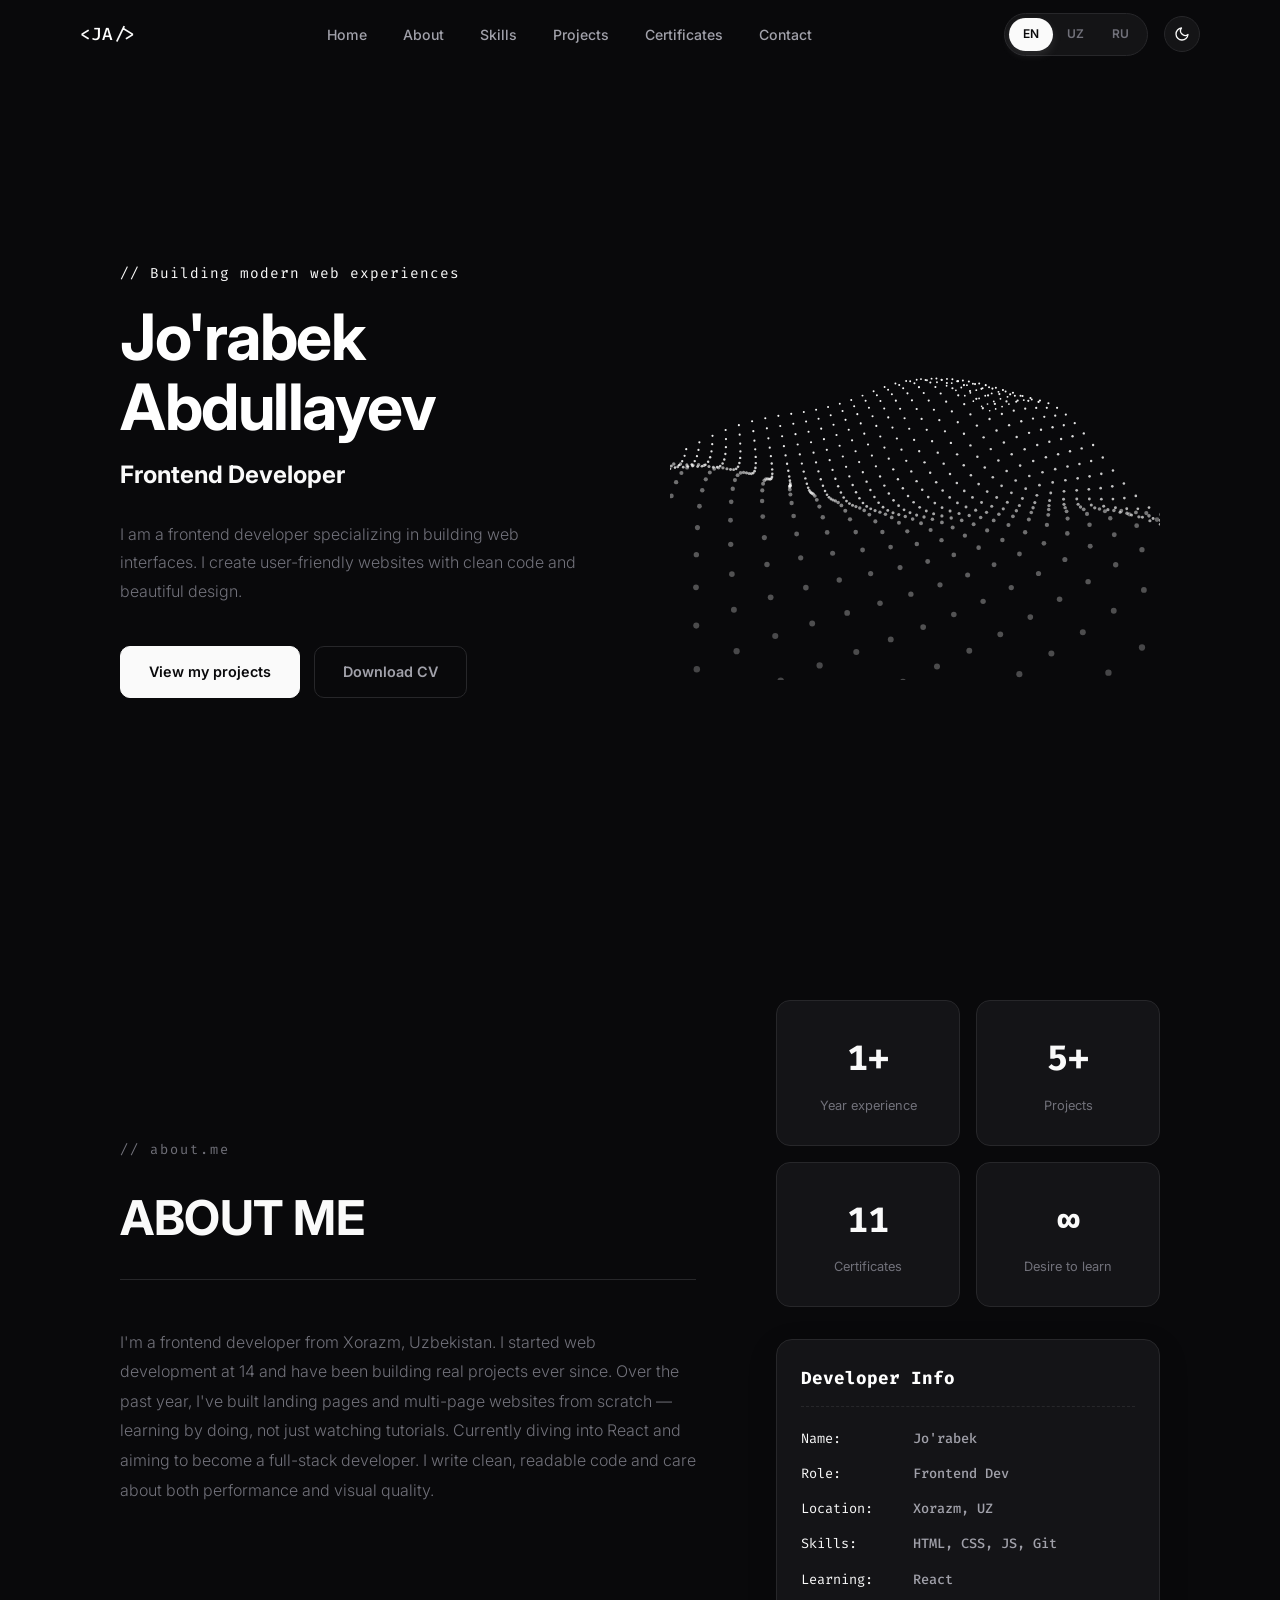
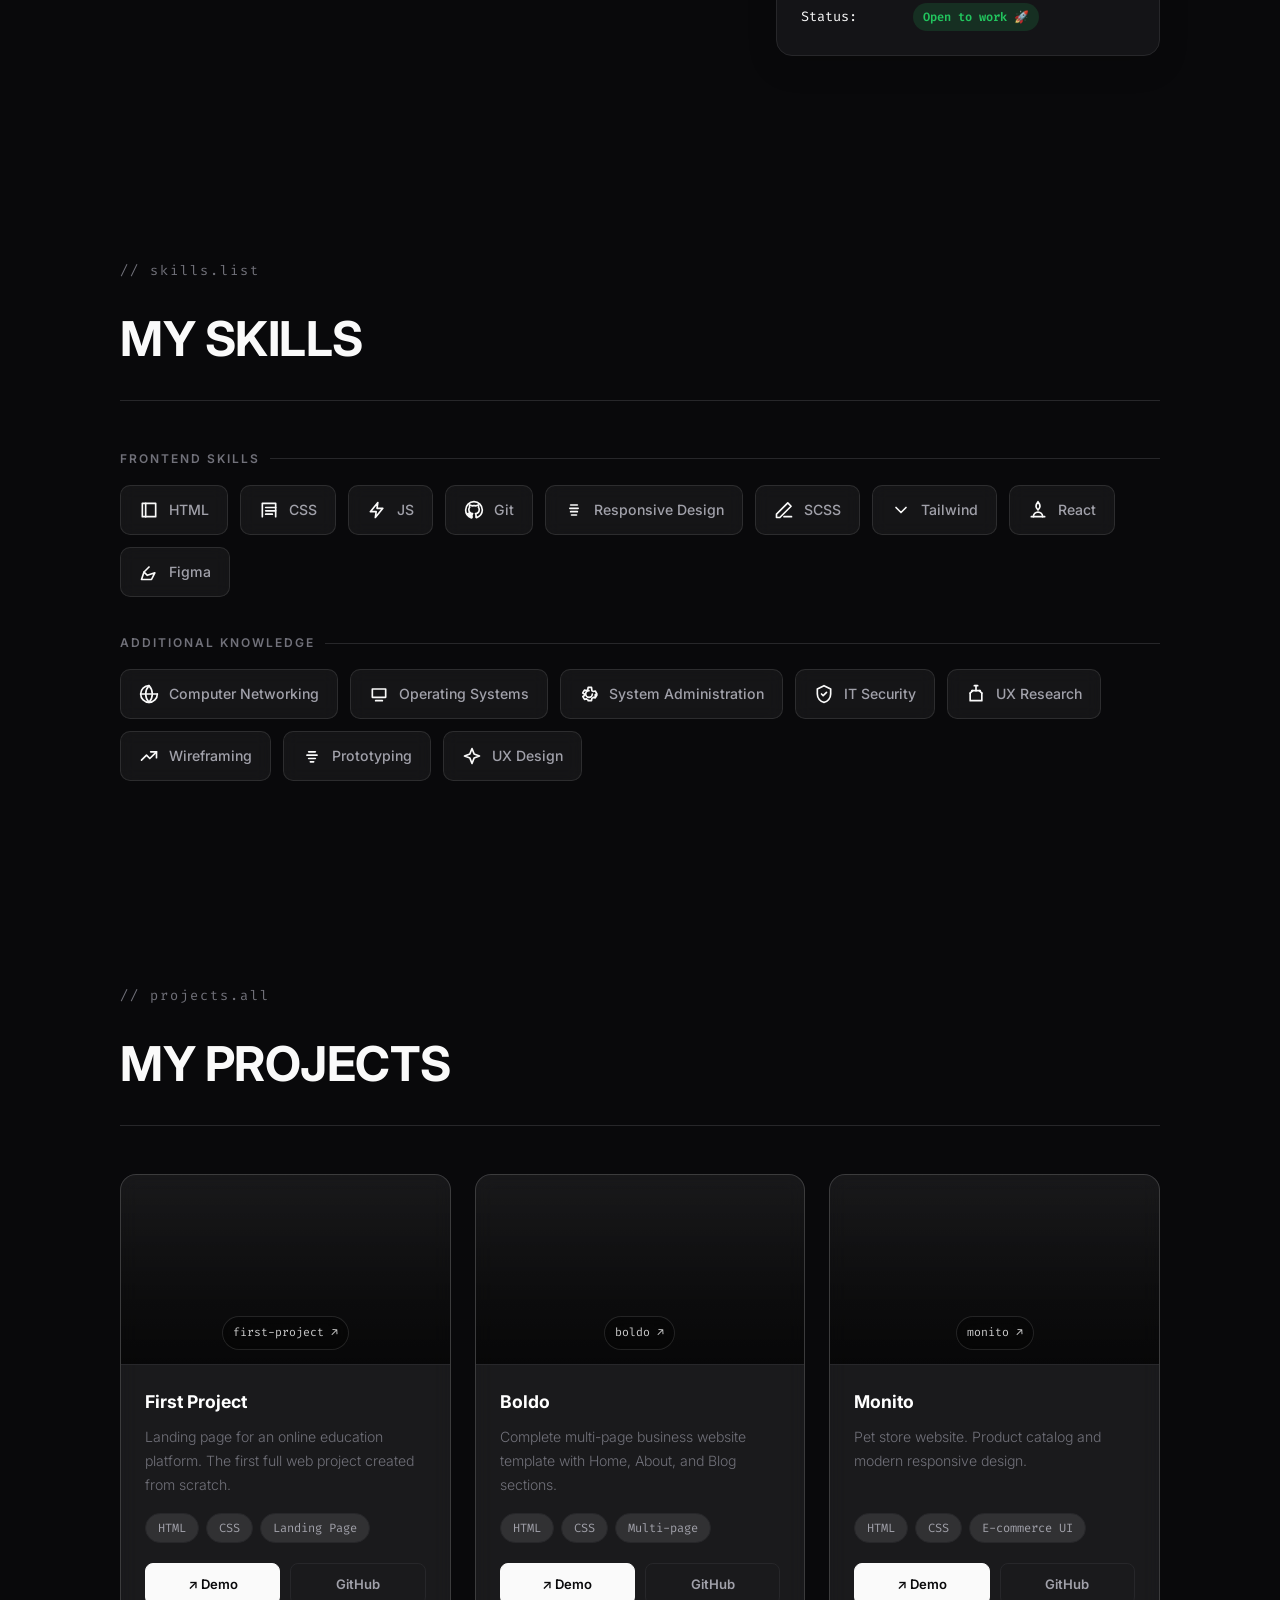
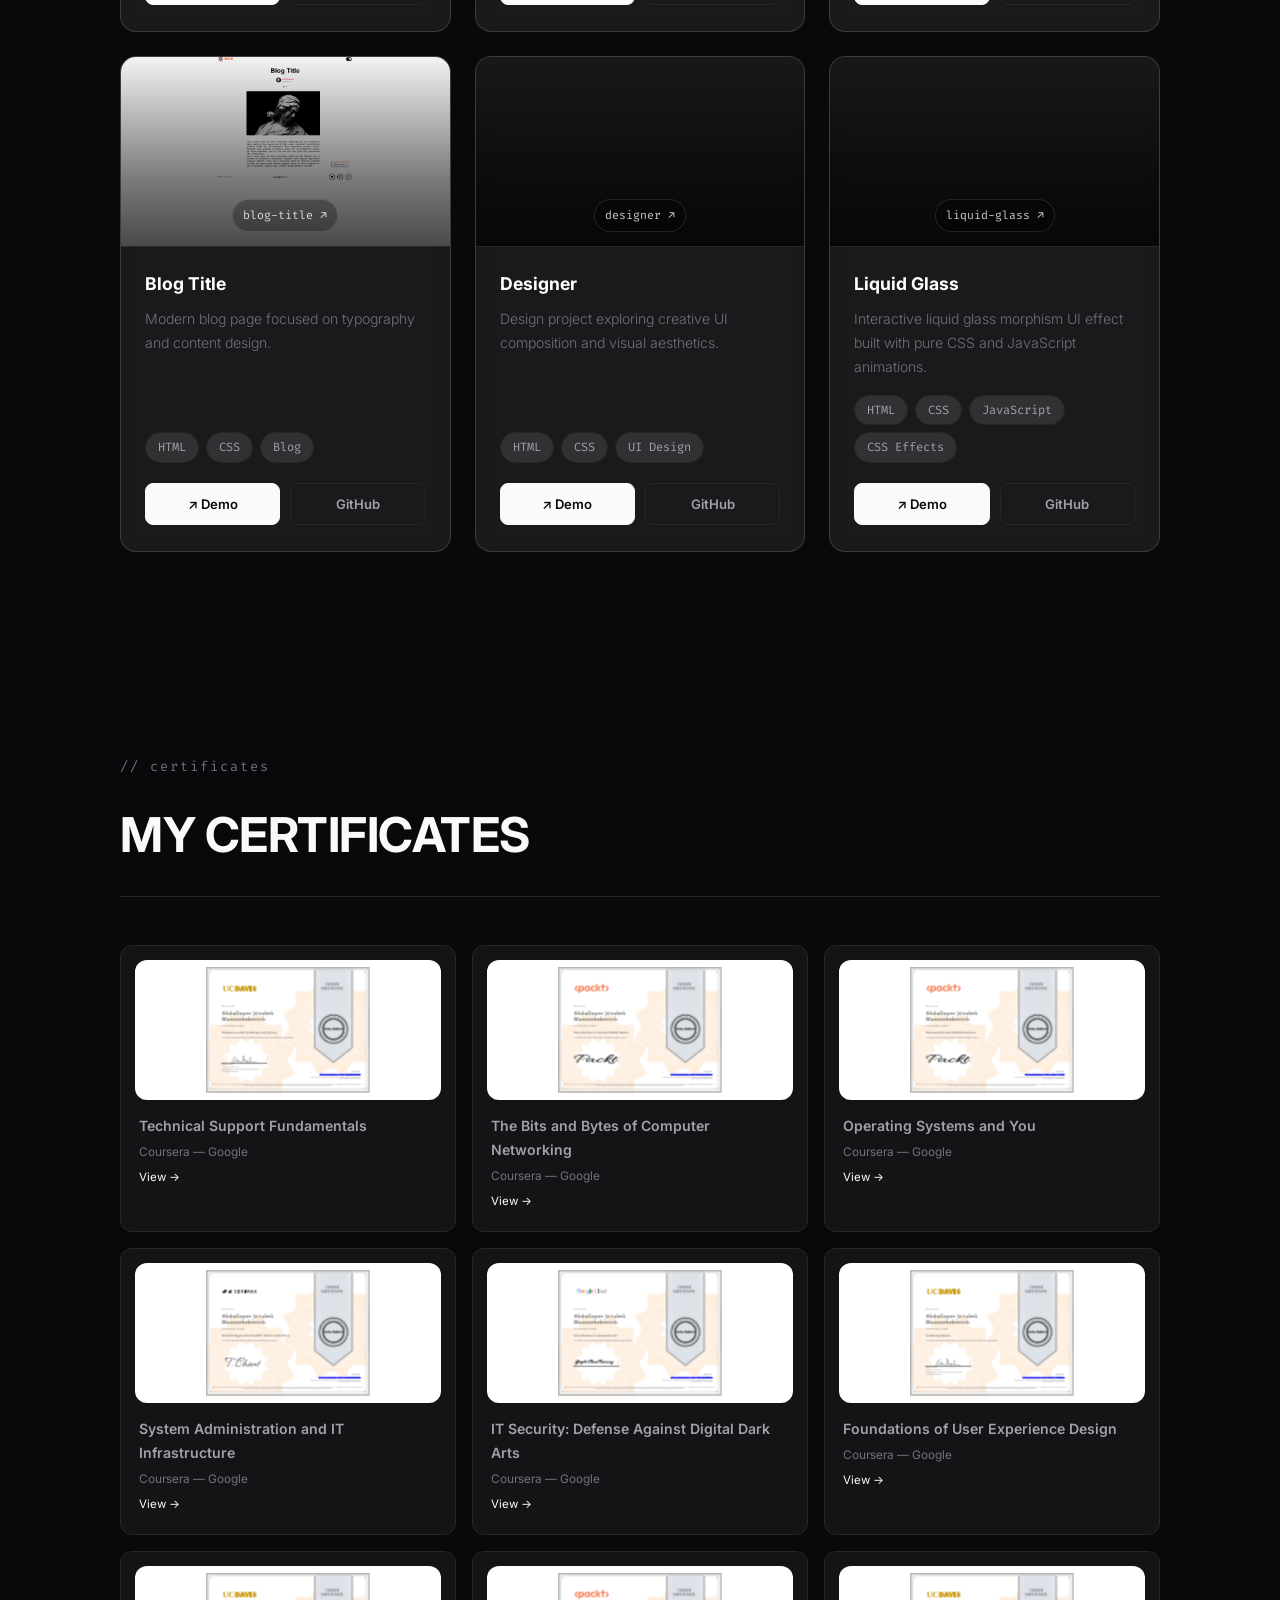
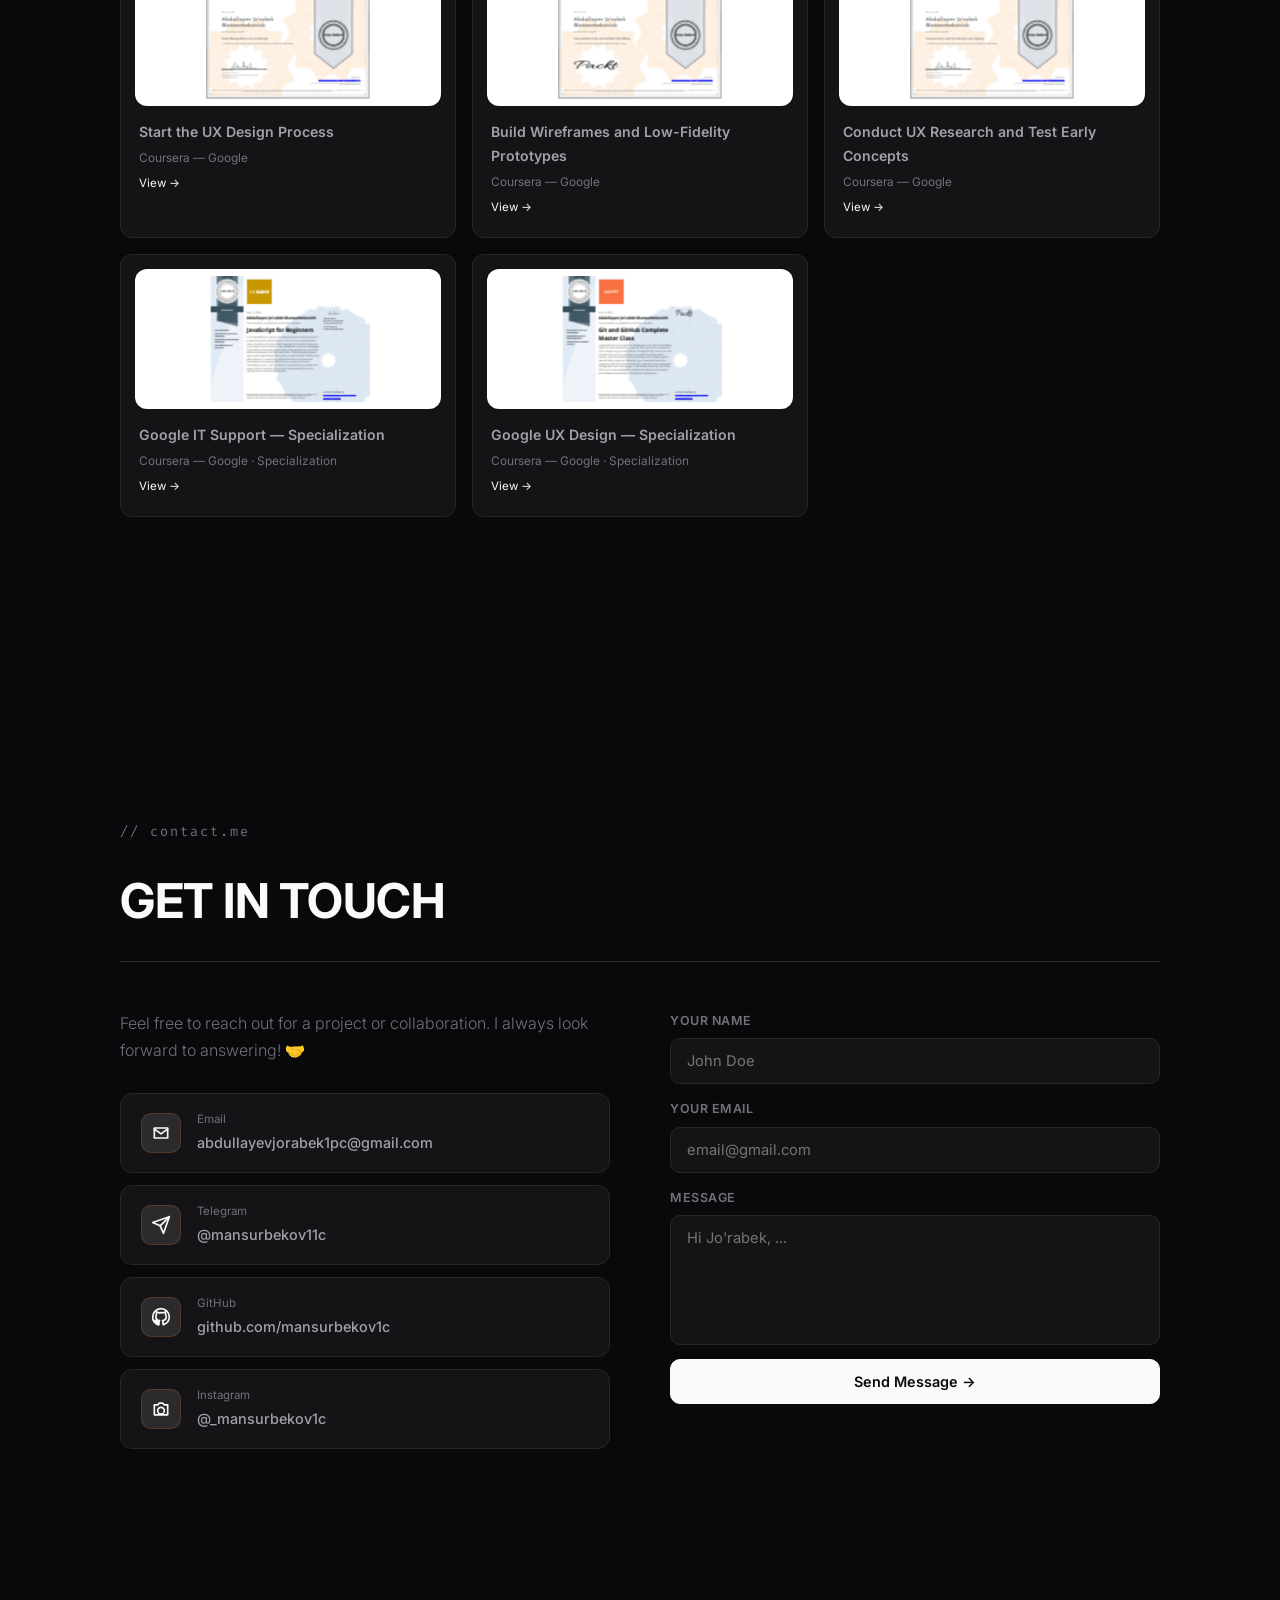
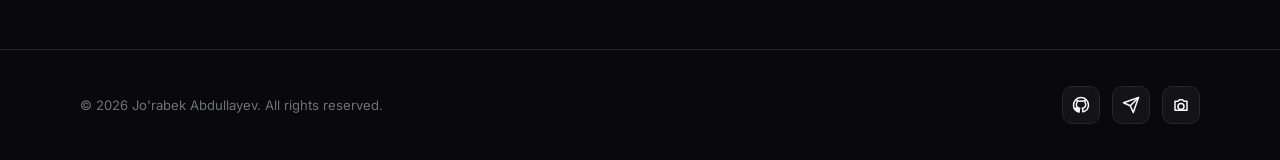
==== commit 3659391e: "seo ko'tarildi" ====
--- a/index.html
+++ b/index.html
@@ -4,6 +4,13 @@
     <meta charset="UTF-8" />
     <meta name="viewport" content="width=device-width,initial-scale=1.0" />
     <title>Jo'rabek Abdullayev — Frontend Developer</title>
+    <meta
+      name="description"
+      content="Frontend developer specializing in building modern, user-friendly web interfaces with clean code and beautiful design."
+    />
+    <link rel="canonical" href="https://mansurbekovich.uz/" />
+    <meta name="robots" content="index,follow" />
+    <meta name="theme-color" content="#09090b" />
     <meta property="og:type" content="website" />
     <meta property="og:title" content="Jo'rabek Abdullayev — Frontend Developer" />
     <meta
@@ -21,13 +28,31 @@
     />
     <meta name="twitter:image" content="assets/og.png" />
     <link rel="icon" type="image/png" href="assets/favicon.png" />
+    <link rel="preconnect" href="https://fonts.googleapis.com" />
+    <link rel="preconnect" href="https://fonts.gstatic.com" crossorigin />
     <link
       href="https://fonts.googleapis.com/css2?family=Inter:wght@300;400;500;600;700&family=Fira+Code:wght@400;500&display=swap"
       rel="stylesheet"
     />
     <link rel="stylesheet" href="style.css" />
+    <script type="application/ld+json">
+      {
+        "@context": "https://schema.org",
+        "@type": "Person",
+        "name": "Jo'rabek Abdullayev",
+        "jobTitle": "Frontend Developer",
+        "url": "https://mansurbekovich.uz/",
+        "image": "https://mansurbekovich.uz/assets/og.png",
+        "sameAs": [
+          "https://github.com/mansurbekov1c",
+          "https://t.me/mansurbekov11c",
+          "https://instagram.com/_mansurbekov1c"
+        ]
+      }
+    </script>
   </head>
   <body>
+    <a class="skip-link" href="#main">Skip to content</a>
     <!-- NAVBAR -->
     <nav id="navbar">
       <a class="nav-logo" href="#home"
@@ -73,6 +98,7 @@
       >
     </div>
 
+    <main id="main" tabindex="-1">
     <!-- HERO -->
     <section id="home">
       <div class="reveal">
@@ -94,7 +120,7 @@
             href="cv/cv-en.html"
             class="btn btn-s"
             target="_blank"
-            rel="noopener"
+            rel="noopener noreferrer"
             data-i18n="hero_btn_cv"
             >Download CV</a
           >
@@ -211,15 +237,15 @@
             Frontend Skills
           </div>
           <div class="skills-grid">
-            <div class="skill-chip"><span class="s-icon">🌐</span><span class="s-name">HTML</span></div>
-            <div class="skill-chip"><span class="s-icon">🎨</span><span class="s-name">CSS</span></div>
-            <div class="skill-chip"><span class="s-icon">⚡</span><span class="s-name">JS</span></div>
-            <div class="skill-chip"><span class="s-icon">🐙</span><span class="s-name">Git</span></div>
-            <div class="skill-chip"><span class="s-icon">📱</span><span class="s-name">Responsive Design</span></div>
-            <div class="skill-chip"><span class="s-icon">🖌️</span><span class="s-name">SCSS</span></div>
-            <div class="skill-chip"><span class="s-icon">💨</span><span class="s-name">Tailwind</span></div>
-            <div class="skill-chip"><span class="s-icon">⚛️</span><span class="s-name">React</span></div>
-            <div class="skill-chip"><span class="s-icon">🎭</span><span class="s-name">Figma</span></div>
+            <div class="skill-chip"><span class="s-icon" aria-hidden="true"><svg viewBox="0 0 24 24"><path d="M4 4h16v16H4z"/><path d="M8 20V4"/></svg></span><span class="s-name">HTML</span></div>
+            <div class="skill-chip"><span class="s-icon" aria-hidden="true"><svg viewBox="0 0 24 24"><path d="M4 20V4h16v16"/><path d="M8 9h12"/><path d="M8 13h12"/><path d="M8 17h8"/></svg></span><span class="s-name">CSS</span></div>
+            <div class="skill-chip"><span class="s-icon" aria-hidden="true"><svg viewBox="0 0 24 24"><path d="M13 3L4 14h7l-1 7 9-11h-7z"/></svg></span><span class="s-name">JS</span></div>
+            <div class="skill-chip"><span class="s-icon" aria-hidden="true"><svg viewBox="0 0 24 24"><path d="M12 2c-5.5 0-10 4.5-10 10 0 4.4 2.9 8.1 6.9 9.4.5.1.7-.2.7-.5v-1.7c-2.8.6-3.4-1.2-3.4-1.2-.4-1.1-1-1.4-1-1.4-.9-.6.1-.6.1-.6 1 .1 1.5 1 1.5 1 .9 1.5 2.3 1.1 2.9.8.1-.7.3-1.1.6-1.4-2.2-.3-4.5-1.1-4.5-5 0-1.1.4-2 1-2.7-.1-.2-.4-1.3.1-2.7 0 0 .8-.3 2.7 1a9.4 9.4 0 0 1 4.9 0c1.9-1.3 2.7-1 2.7-1 .5 1.4.2 2.5.1 2.7.6.7 1 1.6 1 2.7 0 3.9-2.3 4.7-4.5 5 .3.3.6.8.6 1.7v2.5c0 .3.2.6.7.5A10 10 0 0 0 22 12c0-5.5-4.5-10-10-10z"/></svg></span><span class="s-name">Git</span></div>
+            <div class="skill-chip"><span class="s-icon" aria-hidden="true"><svg viewBox="0 0 24 24"><path d="M8 6h8"/><path d="M7 10h10"/><path d="M8 14h8"/><path d="M9 18h6"/></svg></span><span class="s-name">Responsive Design</span></div>
+            <div class="skill-chip"><span class="s-icon" aria-hidden="true"><svg viewBox="0 0 24 24"><path d="M12 20h9"/><path d="M16.5 3.5l4 4L7 21H3v-4z"/></svg></span><span class="s-name">SCSS</span></div>
+            <div class="skill-chip"><span class="s-icon" aria-hidden="true"><svg viewBox="0 0 24 24"><path d="M6 9l6 6 6-6"/></svg></span><span class="s-name">Tailwind</span></div>
+            <div class="skill-chip"><span class="s-icon" aria-hidden="true"><svg viewBox="0 0 24 24"><path d="M12 2c-1.6 1.9-2.4 3.7-2.4 5.4 0 2.2 1.2 3.4 2.4 4.6 1.2-1.2 2.4-2.4 2.4-4.6C14.4 5.7 13.6 3.9 12 2z"/><path d="M6.5 20c0-3 2.5-5.5 5.5-5.5S17.5 17 17.5 20"/><path d="M4 20h16"/></svg></span><span class="s-name">React</span></div>
+            <div class="skill-chip"><span class="s-icon" aria-hidden="true"><svg viewBox="0 0 24 24"><path d="M3 21l3-9 4 4 9-3-4 8z"/><path d="M6 12l6-6"/></svg></span><span class="s-name">Figma</span></div>
           </div>
         </div>
         <div class="reveal">
@@ -227,14 +253,14 @@
             Additional Knowledge
           </div>
           <div class="skills-grid">
-            <div class="skill-chip"><span class="s-icon">🌐</span><span class="s-name">Computer Networking</span></div>
-            <div class="skill-chip"><span class="s-icon">🖥️</span><span class="s-name">Operating Systems</span></div>
-            <div class="skill-chip"><span class="s-icon">🔧</span><span class="s-name">System Administration</span></div>
-            <div class="skill-chip"><span class="s-icon">🔐</span><span class="s-name">IT Security</span></div>
-            <div class="skill-chip"><span class="s-icon">🔬</span><span class="s-name">UX Research</span></div>
-            <div class="skill-chip"><span class="s-icon">📐</span><span class="s-name">Wireframing</span></div>
-            <div class="skill-chip"><span class="s-icon">🖱️</span><span class="s-name">Prototyping</span></div>
-            <div class="skill-chip"><span class="s-icon">✨</span><span class="s-name">UX Design</span></div>
+            <div class="skill-chip"><span class="s-icon" aria-hidden="true"><svg viewBox="0 0 24 24"><path d="M12 2a10 10 0 1 0 10 10"/><path d="M2 12h20"/><path d="M12 2c2.5 2.7 4 6.1 4 10s-1.5 7.3-4 10c-2.5-2.7-4-6.1-4-10s1.5-7.3 4-10z"/></svg></span><span class="s-name">Computer Networking</span></div>
+            <div class="skill-chip"><span class="s-icon" aria-hidden="true"><svg viewBox="0 0 24 24"><path d="M4 6h16v10H4z"/><path d="M8 20h8"/></svg></span><span class="s-name">Operating Systems</span></div>
+            <div class="skill-chip"><span class="s-icon" aria-hidden="true"><svg viewBox="0 0 24 24"><path d="M12 8a4 4 0 1 0 4 4"/><path d="M19.4 15a7.8 7.8 0 0 0 .1-2l2-1.2-2-3.4-2.3.6a8.4 8.4 0 0 0-1.7-1L15 4h-4l-.5 2.9a8.4 8.4 0 0 0-1.7 1l-2.3-.6-2 3.4 2 1.2a7.8 7.8 0 0 0 .1 2l-2 1.2 2 3.4 2.3-.6a8.4 8.4 0 0 0 1.7 1L11 20h4l.5-2.9a8.4 8.4 0 0 0 1.7-1l2.3.6 2-3.4z"/></svg></span><span class="s-name">System Administration</span></div>
+            <div class="skill-chip"><span class="s-icon" aria-hidden="true"><svg viewBox="0 0 24 24"><path d="M12 2l8 4v6c0 5-3.5 9.4-8 10-4.5-.6-8-5-8-10V6z"/><path d="M9 12l2 2 4-4"/></svg></span><span class="s-name">IT Security</span></div>
+            <div class="skill-chip"><span class="s-icon" aria-hidden="true"><svg viewBox="0 0 24 24"><path d="M10 2h4"/><path d="M12 2v6"/><path d="M7 8h10"/><path d="M8 8l-3 3"/><path d="M16 8l3 3"/><path d="M5 11v9h14v-9"/></svg></span><span class="s-name">UX Research</span></div>
+            <div class="skill-chip"><span class="s-icon" aria-hidden="true"><svg viewBox="0 0 24 24"><path d="M3 17l6-6 4 4 8-8"/><path d="M14 7h7v7"/></svg></span><span class="s-name">Wireframing</span></div>
+            <div class="skill-chip"><span class="s-icon" aria-hidden="true"><svg viewBox="0 0 24 24"><path d="M8 7h8"/><path d="M6 11h12"/><path d="M8 15h8"/><path d="M10 19h4"/></svg></span><span class="s-name">Prototyping</span></div>
+            <div class="skill-chip"><span class="s-icon" aria-hidden="true"><svg viewBox="0 0 24 24"><path d="M12 3l2.5 6.5L21 12l-6.5 2.5L12 21l-2.5-6.5L3 12l6.5-2.5z"/></svg></span><span class="s-name">UX Design</span></div>
           </div>
         </div>
       </div>
@@ -254,6 +280,7 @@
             <a
               href="https://first-project-8flm.vercel.app/"
               target="_blank"
+              rel="noopener noreferrer"
               class="project-thumb"
               style="background: var(--grad1)"
             >
@@ -280,13 +307,17 @@
                 <a
                   href="https://first-project-8flm.vercel.app/"
                   target="_blank"
+                  rel="noopener noreferrer"
                   class="p-link p-link-demo"
+                  aria-label="Open First Project demo (opens in a new tab)"
                   >↗ Demo</a
                 >
                 <a
                   href="https://github.com/mansurbekov1c/FirstProject"
                   target="_blank"
+                  rel="noopener noreferrer"
                   class="p-link p-link-code"
+                  aria-label="Open First Project source code on GitHub (opens in a new tab)"
                   >GitHub</a
                 >
               </div>
@@ -297,6 +328,7 @@
             <a
               href="https://boldo-bice.vercel.app/"
               target="_blank"
+              rel="noopener noreferrer"
               class="project-thumb"
               style="background: var(--grad2)"
             >
@@ -323,13 +355,17 @@
                 <a
                   href="https://boldo-bice.vercel.app/"
                   target="_blank"
+                  rel="noopener noreferrer"
                   class="p-link p-link-demo"
+                  aria-label="Open Boldo demo (opens in a new tab)"
                   >↗ Demo</a
                 >
                 <a
                   href="https://github.com/mansurbekov1c/Boldo"
                   target="_blank"
+                  rel="noopener noreferrer"
                   class="p-link p-link-code"
+                  aria-label="Open Boldo source code on GitHub (opens in a new tab)"
                   >GitHub</a
                 >
               </div>
@@ -340,6 +376,7 @@
             <a
               href="https://monito-ten.vercel.app/"
               target="_blank"
+              rel="noopener noreferrer"
               class="project-thumb"
               style="background: var(--grad3)"
             >
@@ -365,13 +402,17 @@
                 <a
                   href="https://monito-ten.vercel.app/"
                   target="_blank"
+                  rel="noopener noreferrer"
                   class="p-link p-link-demo"
+                  aria-label="Open Monito demo (opens in a new tab)"
                   >↗ Demo</a
                 >
                 <a
                   href="https://github.com/mansurbekov1c/Monito"
                   target="_blank"
+                  rel="noopener noreferrer"
                   class="p-link p-link-code"
+                  aria-label="Open Monito source code on GitHub (opens in a new tab)"
                   >GitHub</a
                 >
               </div>
@@ -382,6 +423,7 @@
             <a
               href="https://blog-title-three.vercel.app/"
               target="_blank"
+              rel="noopener noreferrer"
               class="project-thumb"
               style="background: var(--grad4)"
             >
@@ -407,13 +449,17 @@
                 <a
                   href="https://blog-title-three.vercel.app/"
                   target="_blank"
+                  rel="noopener noreferrer"
                   class="p-link p-link-demo"
+                  aria-label="Open Blog Title demo (opens in a new tab)"
                   >↗ Demo</a
                 >
                 <a
                   href="https://github.com/mansurbekov1c/Blog-Title"
                   target="_blank"
+                  rel="noopener noreferrer"
                   class="p-link p-link-code"
+                  aria-label="Open Blog Title source code on GitHub (opens in a new tab)"
                   >GitHub</a
                 >
               </div>
@@ -424,6 +470,7 @@
             <a
               href="https://designer-nine-beryl.vercel.app/"
               target="_blank"
+              rel="noopener noreferrer"
               class="project-thumb"
               style="background: var(--grad5)"
             >
@@ -450,13 +497,17 @@
                 <a
                   href="https://designer-nine-beryl.vercel.app/"
                   target="_blank"
+                  rel="noopener noreferrer"
                   class="p-link p-link-demo"
+                  aria-label="Open Designer demo (opens in a new tab)"
                   >↗ Demo</a
                 >
                 <a
                   href="https://github.com/mansurbekov1c/Designer"
                   target="_blank"
+                  rel="noopener noreferrer"
                   class="p-link p-link-code"
+                  aria-label="Open Designer source code on GitHub (opens in a new tab)"
                   >GitHub</a
                 >
               </div>
@@ -467,6 +518,7 @@
             <a
               href="https://liquid-glass-kappa.vercel.app/"
               target="_blank"
+              rel="noopener noreferrer"
               class="project-thumb"
               style="background: var(--grad6)"
             >
@@ -493,13 +545,17 @@
                 <a
                   href="https://liquid-glass-kappa.vercel.app/"
                   target="_blank"
+                  rel="noopener noreferrer"
                   class="p-link p-link-demo"
+                  aria-label="Open Liquid Glass demo (opens in a new tab)"
                   >↗ Demo</a
                 >
                 <a
                   href="https://github.com/mansurbekov1c/Liquid-Glass"
                   target="_blank"
+                  rel="noopener noreferrer"
                   class="p-link p-link-code"
+                  aria-label="Open Liquid Glass source code on GitHub (opens in a new tab)"
                   >GitHub</a
                 >
               </div>
@@ -521,6 +577,7 @@
           href="https://www.coursera.org/account/accomplishments/certificate/AM508LP0ALTB"
           target="_blank"
           class="cert-card reveal"
+          rel="noopener noreferrer"
         >
           <img
             class="cert-thumb"
@@ -539,6 +596,7 @@
           href="https://www.coursera.org/account/accomplishments/certificate/V7DHHCYKN3LQ"
           target="_blank"
           class="cert-card reveal"
+          rel="noopener noreferrer"
         >
           <img
             class="cert-thumb"
@@ -559,6 +617,7 @@
           href="https://www.coursera.org/account/accomplishments/certificate/7TSFQZJ6SSXI"
           target="_blank"
           class="cert-card reveal"
+          rel="noopener noreferrer"
         >
           <img
             class="cert-thumb"
@@ -577,6 +636,7 @@
           href="https://www.coursera.org/account/accomplishments/certificate/UT5W324DUAGG"
           target="_blank"
           class="cert-card reveal"
+          rel="noopener noreferrer"
         >
           <img
             class="cert-thumb"
@@ -597,6 +657,7 @@
           href="https://www.coursera.org/account/accomplishments/certificate/V0FT3ONWY4LL"
           target="_blank"
           class="cert-card reveal"
+          rel="noopener noreferrer"
         >
           <img
             class="cert-thumb"
@@ -617,6 +678,7 @@
           href="https://www.coursera.org/account/accomplishments/certificate/0F3QQQ6FWSLO"
           target="_blank"
           class="cert-card reveal"
+          rel="noopener noreferrer"
         >
           <img
             class="cert-thumb"
@@ -635,6 +697,7 @@
           href="https://www.coursera.org/account/accomplishments/certificate/1LPPSTWI8QQQ"
           target="_blank"
           class="cert-card reveal"
+          rel="noopener noreferrer"
         >
           <img
             class="cert-thumb"
@@ -653,6 +716,7 @@
           href="https://www.coursera.org/account/accomplishments/certificate/2IR8825PSDSM"
           target="_blank"
           class="cert-card reveal"
+          rel="noopener noreferrer"
         >
           <img
             class="cert-thumb"
@@ -673,6 +737,7 @@
           href="https://www.coursera.org/account/accomplishments/certificate/WXM5IWE9PVRA"
           target="_blank"
           class="cert-card reveal"
+          rel="noopener noreferrer"
         >
           <img
             class="cert-thumb"
@@ -693,6 +758,7 @@
           href="https://www.coursera.org/account/accomplishments/specialization/certificate/PN7QUSXFVRCX"
           target="_blank"
           class="cert-card reveal"
+          rel="noopener noreferrer"
         >
           <img
             class="cert-thumb"
@@ -711,6 +777,7 @@
           href="https://www.coursera.org/account/accomplishments/specialization/certificate/RH8HIBUAZWJE"
           target="_blank"
           class="cert-card reveal"
+          rel="noopener noreferrer"
         >
           <img
             class="cert-thumb"
@@ -744,7 +811,7 @@
             </p>
             <div class="contact-links">
               <a href="mailto:abdullayevjorabek1pc@gmail.com" class="c-link">
-                <div class="c-icon">📧</div>
+                <div class="c-icon" aria-hidden="true"><svg viewBox="0 0 24 24"><path d="M4 6h16v12H4z"/><path d="M4 7l8 6 8-6"/></svg></div>
                 <div>
                   <div class="c-type">Email</div>
                   <div class="c-val">abdullayevjorabek1pc@gmail.com</div>
@@ -754,8 +821,9 @@
                 href="https://t.me/mansurbekov11c"
                 target="_blank"
                 class="c-link"
+                rel="noopener noreferrer"
               >
-                <div class="c-icon">✈️</div>
+                <div class="c-icon" aria-hidden="true"><svg viewBox="0 0 24 24"><path d="M22 2L11 13"/><path d="M22 2l-7 20-4-9-9-4z"/></svg></div>
                 <div>
                   <div class="c-type">Telegram</div>
                   <div class="c-val">@mansurbekov11c</div>
@@ -765,8 +833,9 @@
                 href="https://github.com/mansurbekov1c"
                 target="_blank"
                 class="c-link"
+                rel="noopener noreferrer"
               >
-                <div class="c-icon">🐙</div>
+                <div class="c-icon" aria-hidden="true"><svg viewBox="0 0 24 24"><path d="M12 2c-5.5 0-10 4.5-10 10 0 4.4 2.9 8.1 6.9 9.4.5.1.7-.2.7-.5v-1.7c-2.8.6-3.4-1.2-3.4-1.2-.4-1.1-1-1.4-1-1.4-.9-.6.1-.6.1-.6 1 .1 1.5 1 1.5 1 .9 1.5 2.3 1.1 2.9.8.1-.7.3-1.1.6-1.4-2.2-.3-4.5-1.1-4.5-5 0-1.1.4-2 1-2.7-.1-.2-.4-1.3.1-2.7 0 0 .8-.3 2.7 1a9.4 9.4 0 0 1 4.9 0c1.9-1.3 2.7-1 2.7-1 .5 1.4.2 2.5.1 2.7.6.7 1 1.6 1 2.7 0 3.9-2.3 4.7-4.5 5 .3.3.6.8.6 1.7v2.5c0 .3.2.6.7.5A10 10 0 0 0 22 12c0-5.5-4.5-10-10-10z"/></svg></div>
                 <div>
                   <div class="c-type">GitHub</div>
                   <div class="c-val">github.com/mansurbekov1c</div>
@@ -776,8 +845,9 @@
                 href="https://instagram.com/_mansurbekov1c"
                 target="_blank"
                 class="c-link"
+                rel="noopener noreferrer"
               >
-                <div class="c-icon">📸</div>
+                <div class="c-icon" aria-hidden="true"><svg viewBox="0 0 24 24"><path d="M4 7h4l2-2h4l2 2h4v12H4z"/><path d="M12 18a4 4 0 1 0-4-4 4 4 0 0 0 4 4z"/></svg></div>
                 <div>
                   <div class="c-type">Instagram</div>
                   <div class="c-val">@_mansurbekov1c</div>
@@ -833,33 +903,38 @@
         </div>
       </div>
     </div>
+    </main>
 
     <!-- FOOTER -->
     <footer>
-      <p class="footer-copy" data-i18n="footer_copy">
-        <script>document.write("© " + new Date().getFullYear() + " Jo'rabek Abdullayev. All rights reserved.");</script>
-      </p>
+      <p class="footer-copy" data-i18n="footer_copy"></p>
       <div class="footer-socials">
         <a
           href="https://github.com/mansurbekov1c"
           target="_blank"
           class="social-btn"
           title="GitHub"
-          >🐙</a
+          rel="noopener noreferrer"
+          aria-label="GitHub"
+          ><svg aria-hidden="true" viewBox="0 0 24 24"><path d="M12 2c-5.5 0-10 4.5-10 10 0 4.4 2.9 8.1 6.9 9.4.5.1.7-.2.7-.5v-1.7c-2.8.6-3.4-1.2-3.4-1.2-.4-1.1-1-1.4-1-1.4-.9-.6.1-.6.1-.6 1 .1 1.5 1 1.5 1 .9 1.5 2.3 1.1 2.9.8.1-.7.3-1.1.6-1.4-2.2-.3-4.5-1.1-4.5-5 0-1.1.4-2 1-2.7-.1-.2-.4-1.3.1-2.7 0 0 .8-.3 2.7 1a9.4 9.4 0 0 1 4.9 0c1.9-1.3 2.7-1 2.7-1 .5 1.4.2 2.5.1 2.7.6.7 1 1.6 1 2.7 0 3.9-2.3 4.7-4.5 5 .3.3.6.8.6 1.7v2.5c0 .3.2.6.7.5A10 10 0 0 0 22 12c0-5.5-4.5-10-10-10z"/></svg></a
         >
         <a
           href="https://t.me/mansurbekov11c"
           target="_blank"
           class="social-btn"
           title="Telegram"
-          >✈️</a
+          rel="noopener noreferrer"
+          aria-label="Telegram"
+          ><svg aria-hidden="true" viewBox="0 0 24 24"><path d="M22 2L11 13"/><path d="M22 2l-7 20-4-9-9-4z"/></svg></a
         >
         <a
           href="https://instagram.com/_mansurbekov1c"
           target="_blank"
           class="social-btn"
           title="Instagram"
-          >📸</a
+          rel="noopener noreferrer"
+          aria-label="Instagram"
+          ><svg aria-hidden="true" viewBox="0 0 24 24"><path d="M4 7h4l2-2h4l2 2h4v12H4z"/><path d="M12 18a4 4 0 1 0-4-4 4 4 0 0 0 4 4z"/></svg></a
         >
       </div>
     </footer>
--- a/style.css
+++ b/style.css
@@ -106,7 +106,7 @@
   list-style: none;
 }
 .nav-links a {
-  color: var(--muted);
+  color: var(--text);
   text-decoration: none;
   padding: 8px 16px;
   border-radius: 8px;
@@ -228,13 +228,36 @@
   display: flex;
 }
 .mobile-menu a {
-  color: var(--muted);
+  color: var(--text);
   text-decoration: none;
   padding: 12px 16px;
   border-radius: 8px;
   font-size: 0.95rem;
   font-weight: 500;
   transition: all 0.2s;
+}
+
+.skip-link {
+  position: absolute;
+  top: 12px;
+  left: 12px;
+  z-index: 2000;
+  padding: 10px 14px;
+  border-radius: 10px;
+  background: var(--accent);
+  color: var(--bg);
+  text-decoration: none;
+  font-weight: 700;
+  transform: translateY(-150%);
+  transition: transform 0.2s ease;
+}
+.skip-link:focus {
+  transform: translateY(0);
+}
+
+:focus-visible {
+  outline: 3px solid var(--accent);
+  outline-offset: 3px;
 }
 .mobile-menu a:hover {
   color: var(--white);
@@ -538,7 +561,23 @@
   transform: translateY(-2px);
 }
 .s-icon {
-  font-size: 1.2rem;
+  width: 20px;
+  height: 20px;
+  display: inline-flex;
+  align-items: center;
+  justify-content: center;
+  color: var(--accent);
+  flex: 0 0 20px;
+}
+.s-icon svg {
+  width: 20px;
+  height: 20px;
+  display: block;
+  stroke: currentColor;
+  fill: none;
+  stroke-width: 2;
+  stroke-linecap: round;
+  stroke-linejoin: round;
 }
 .s-name {
   font-size: 0.88rem;
@@ -791,8 +830,18 @@
   border: 1px solid rgba(249, 115, 22, 0.2);
   display: grid;
   place-items: center;
-  font-size: 1.1rem;
+  color: var(--accent);
   flex-shrink: 0;
+}
+.c-icon svg {
+  width: 20px;
+  height: 20px;
+  display: block;
+  stroke: currentColor;
+  fill: none;
+  stroke-width: 2;
+  stroke-linecap: round;
+  stroke-linejoin: round;
 }
 .c-type {
   font-size: 0.72rem;
@@ -888,8 +937,18 @@
   display: grid;
   place-items: center;
   text-decoration: none;
-  font-size: 1rem;
+  color: var(--accent);
   transition: all 0.2s;
+}
+.social-btn svg {
+  width: 18px;
+  height: 18px;
+  display: block;
+  stroke: currentColor;
+  fill: none;
+  stroke-width: 2;
+  stroke-linecap: round;
+  stroke-linejoin: round;
 }
 .social-btn:hover {
   border-color: var(--accent);
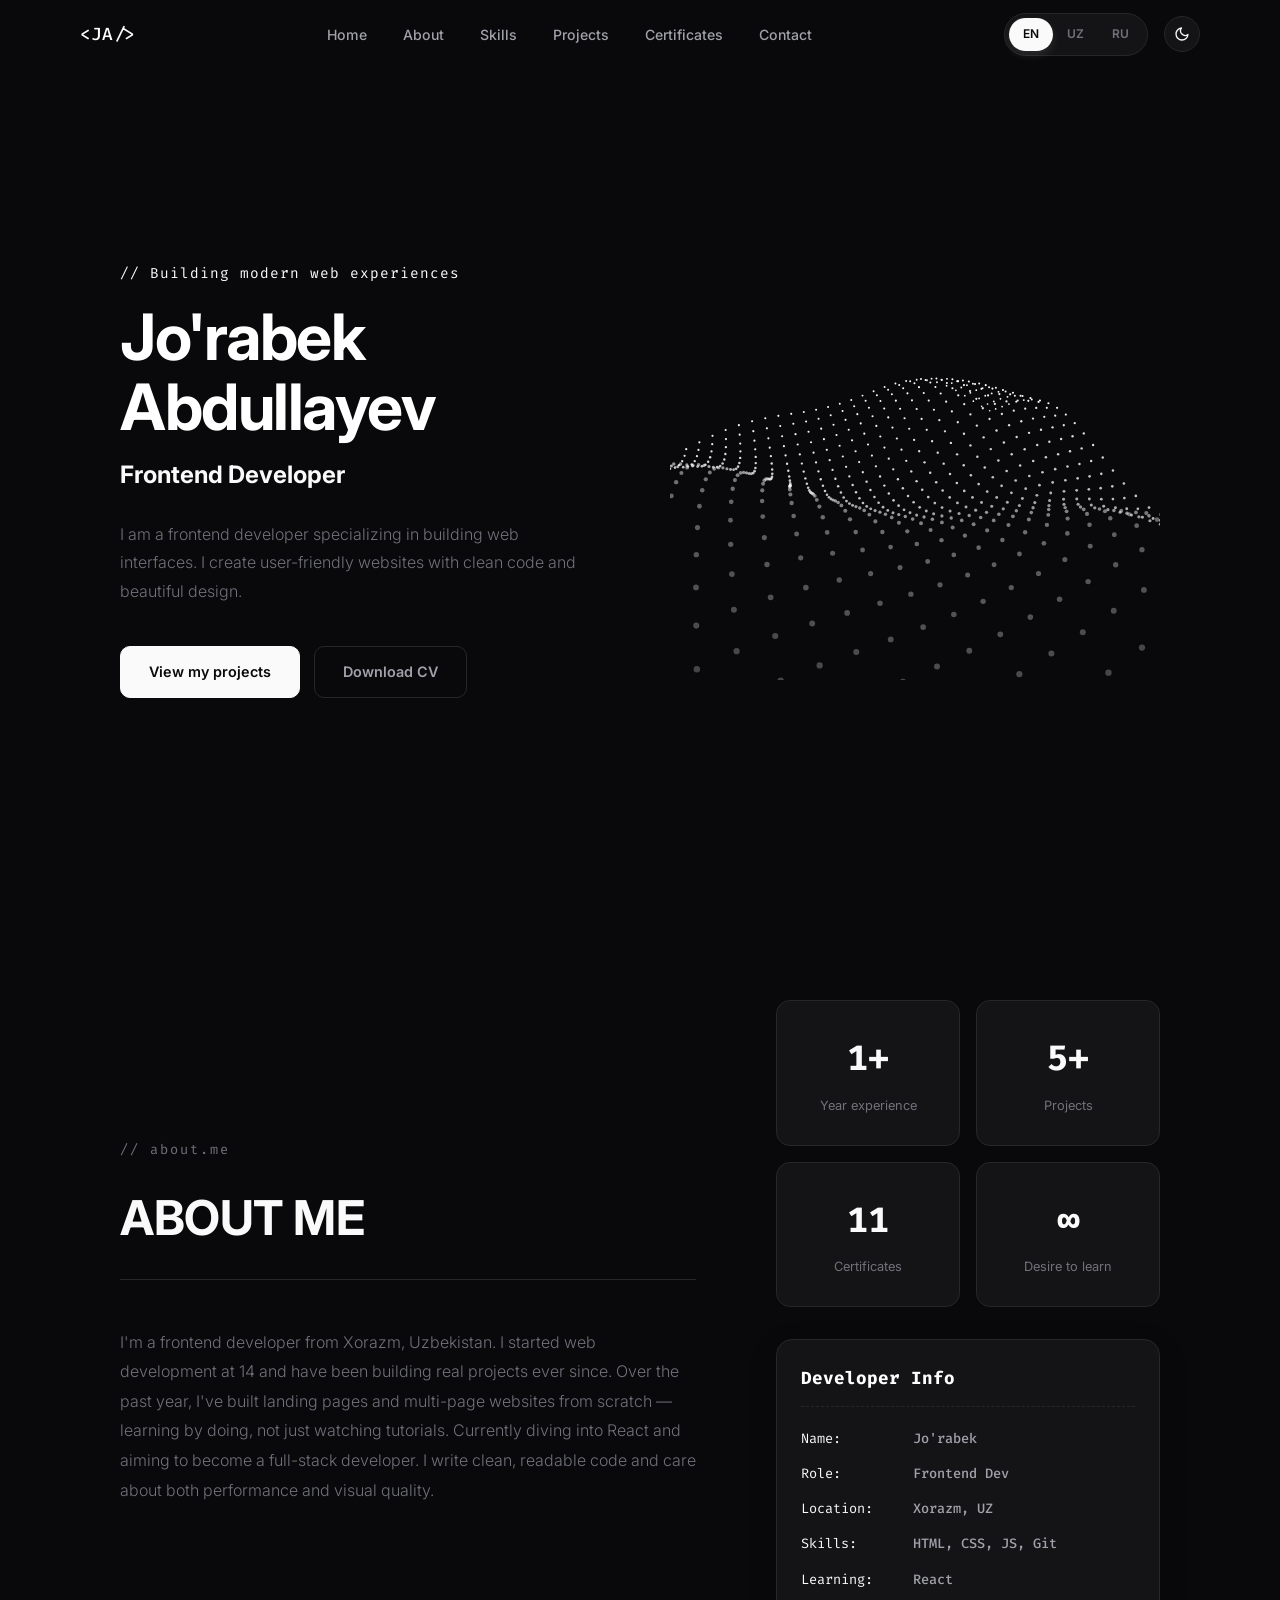
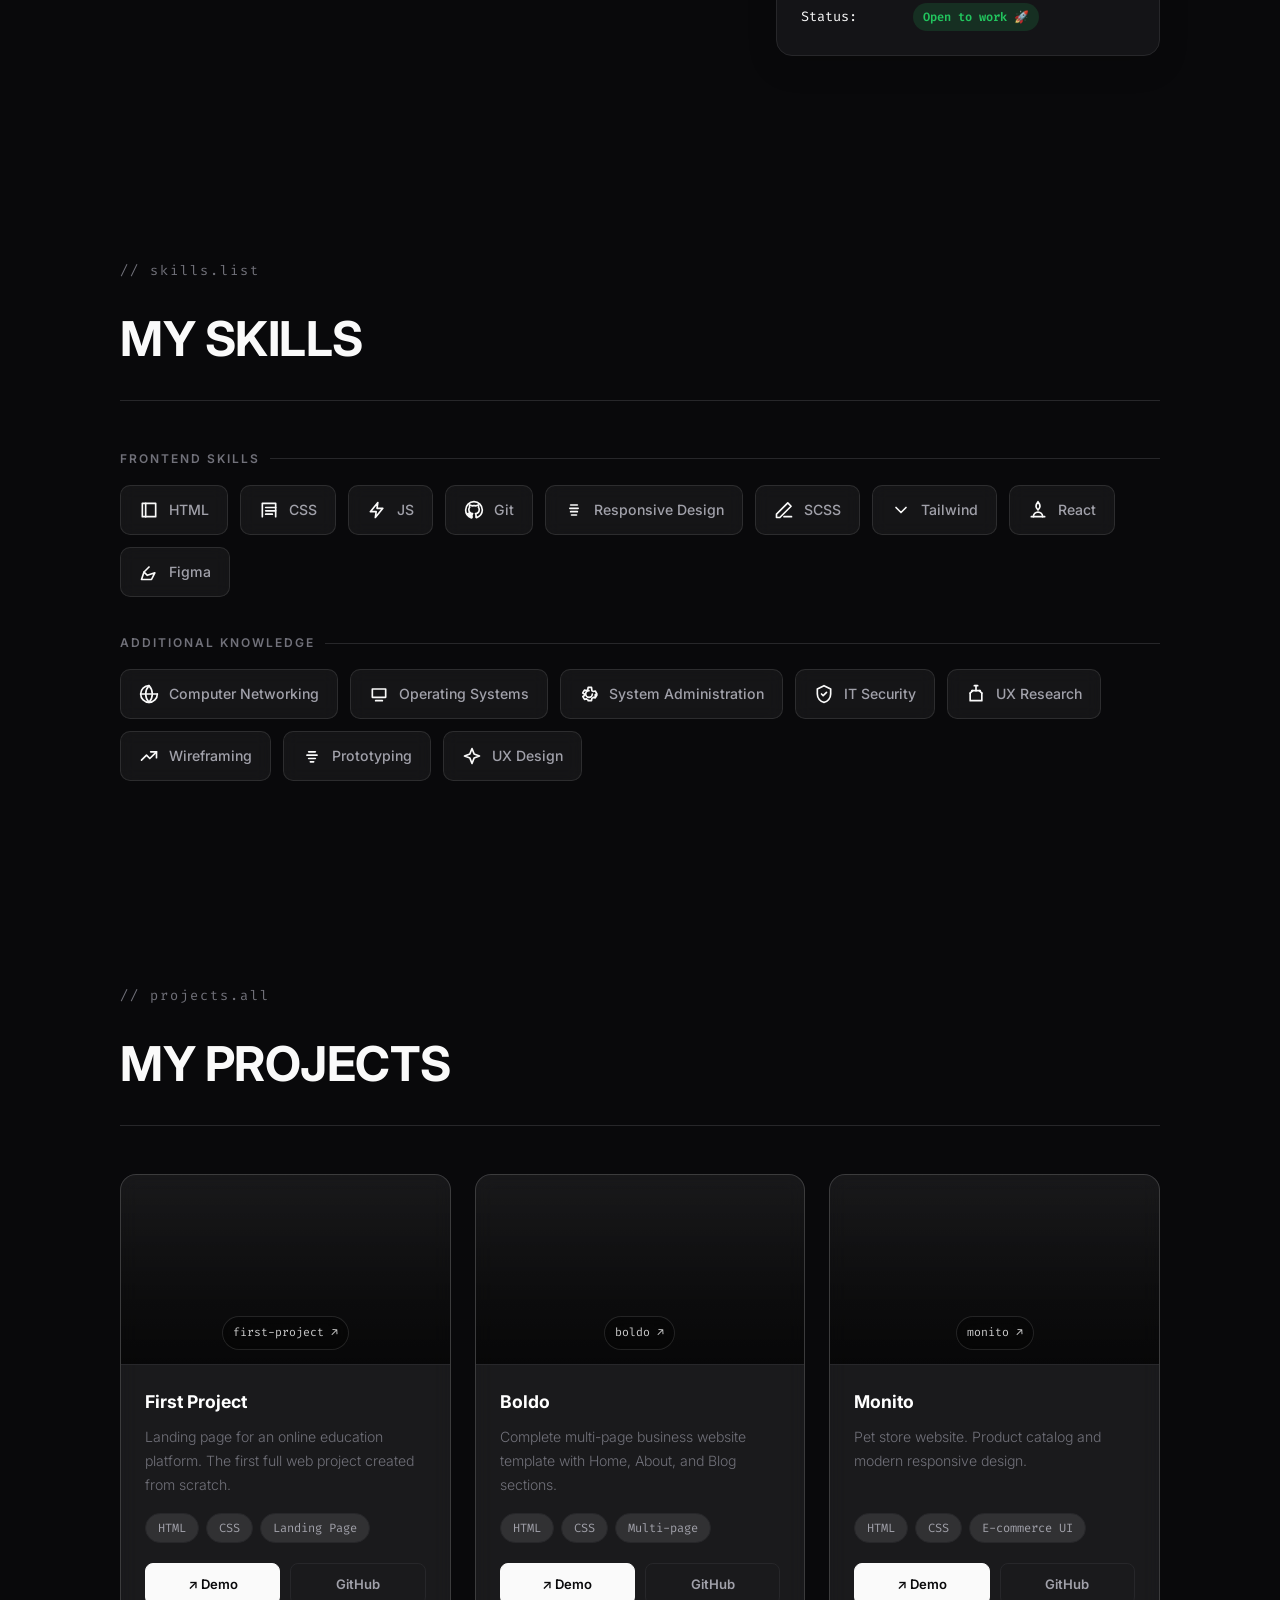
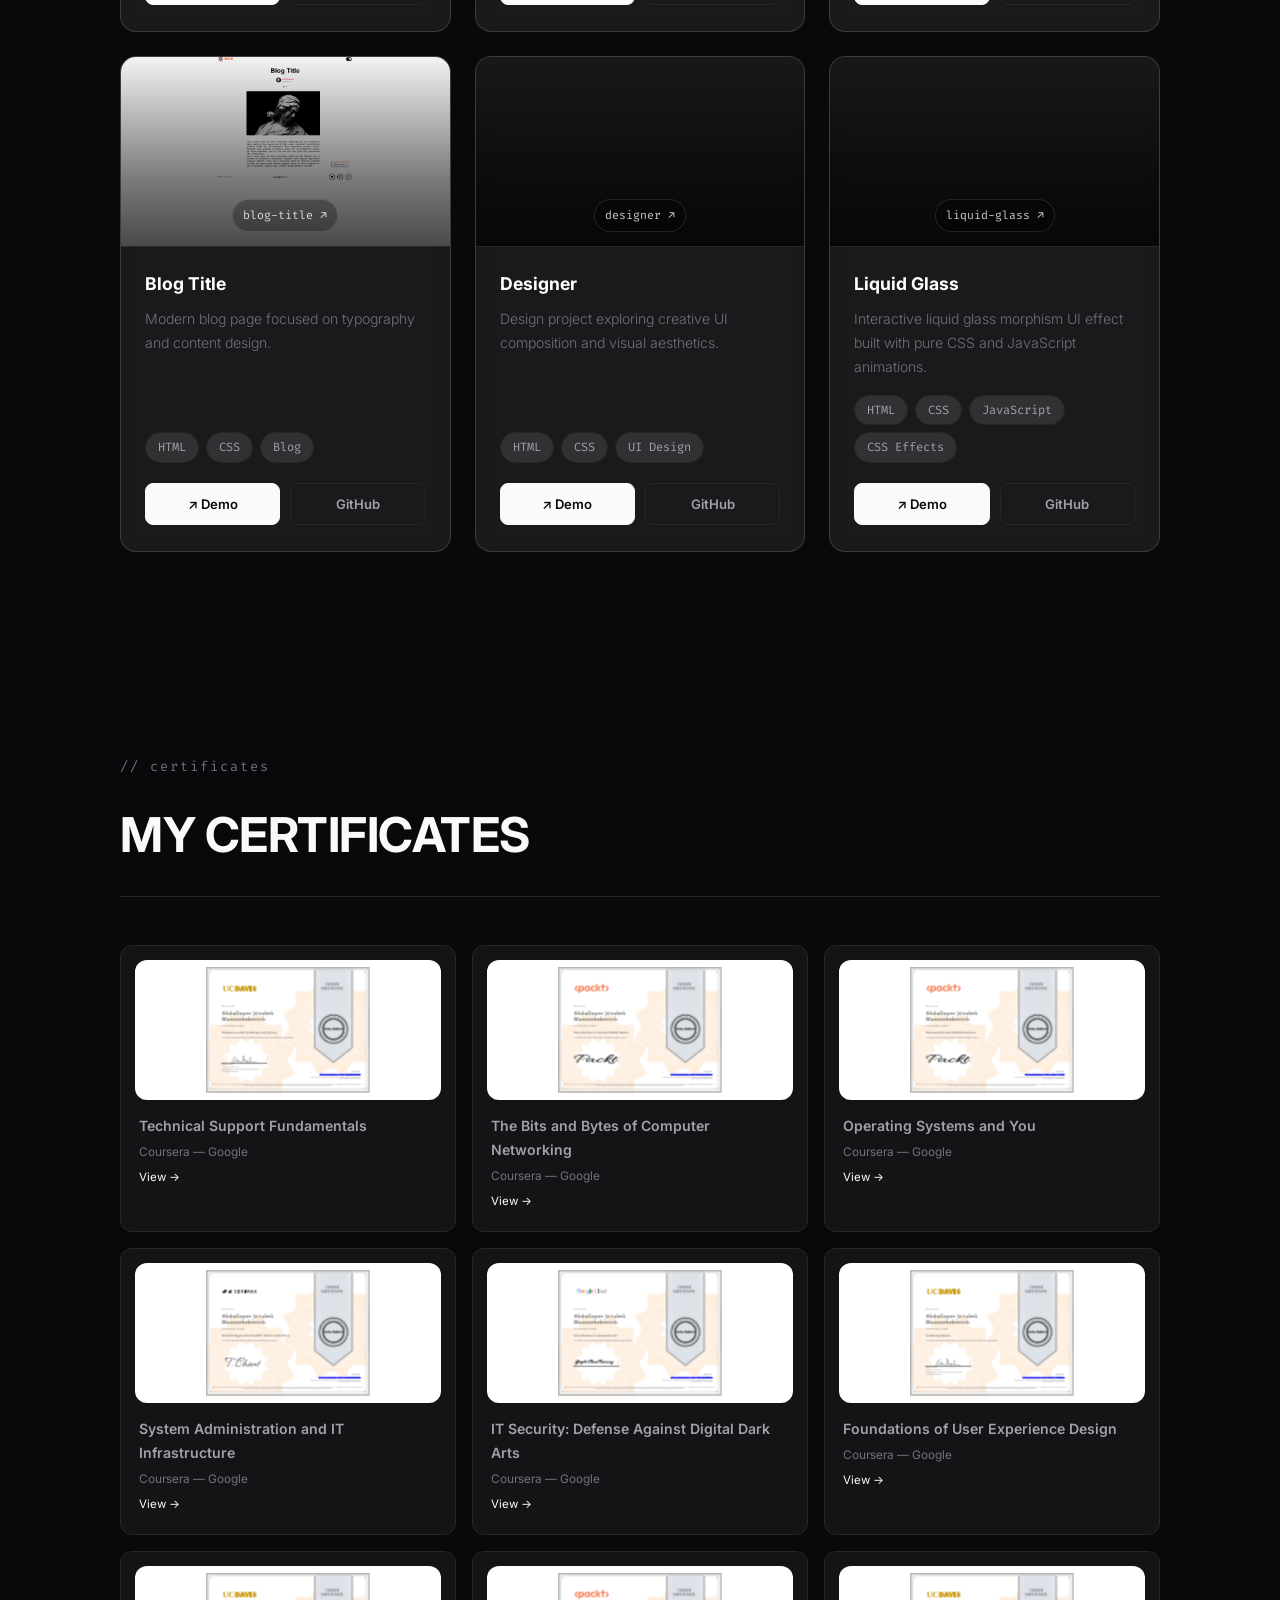
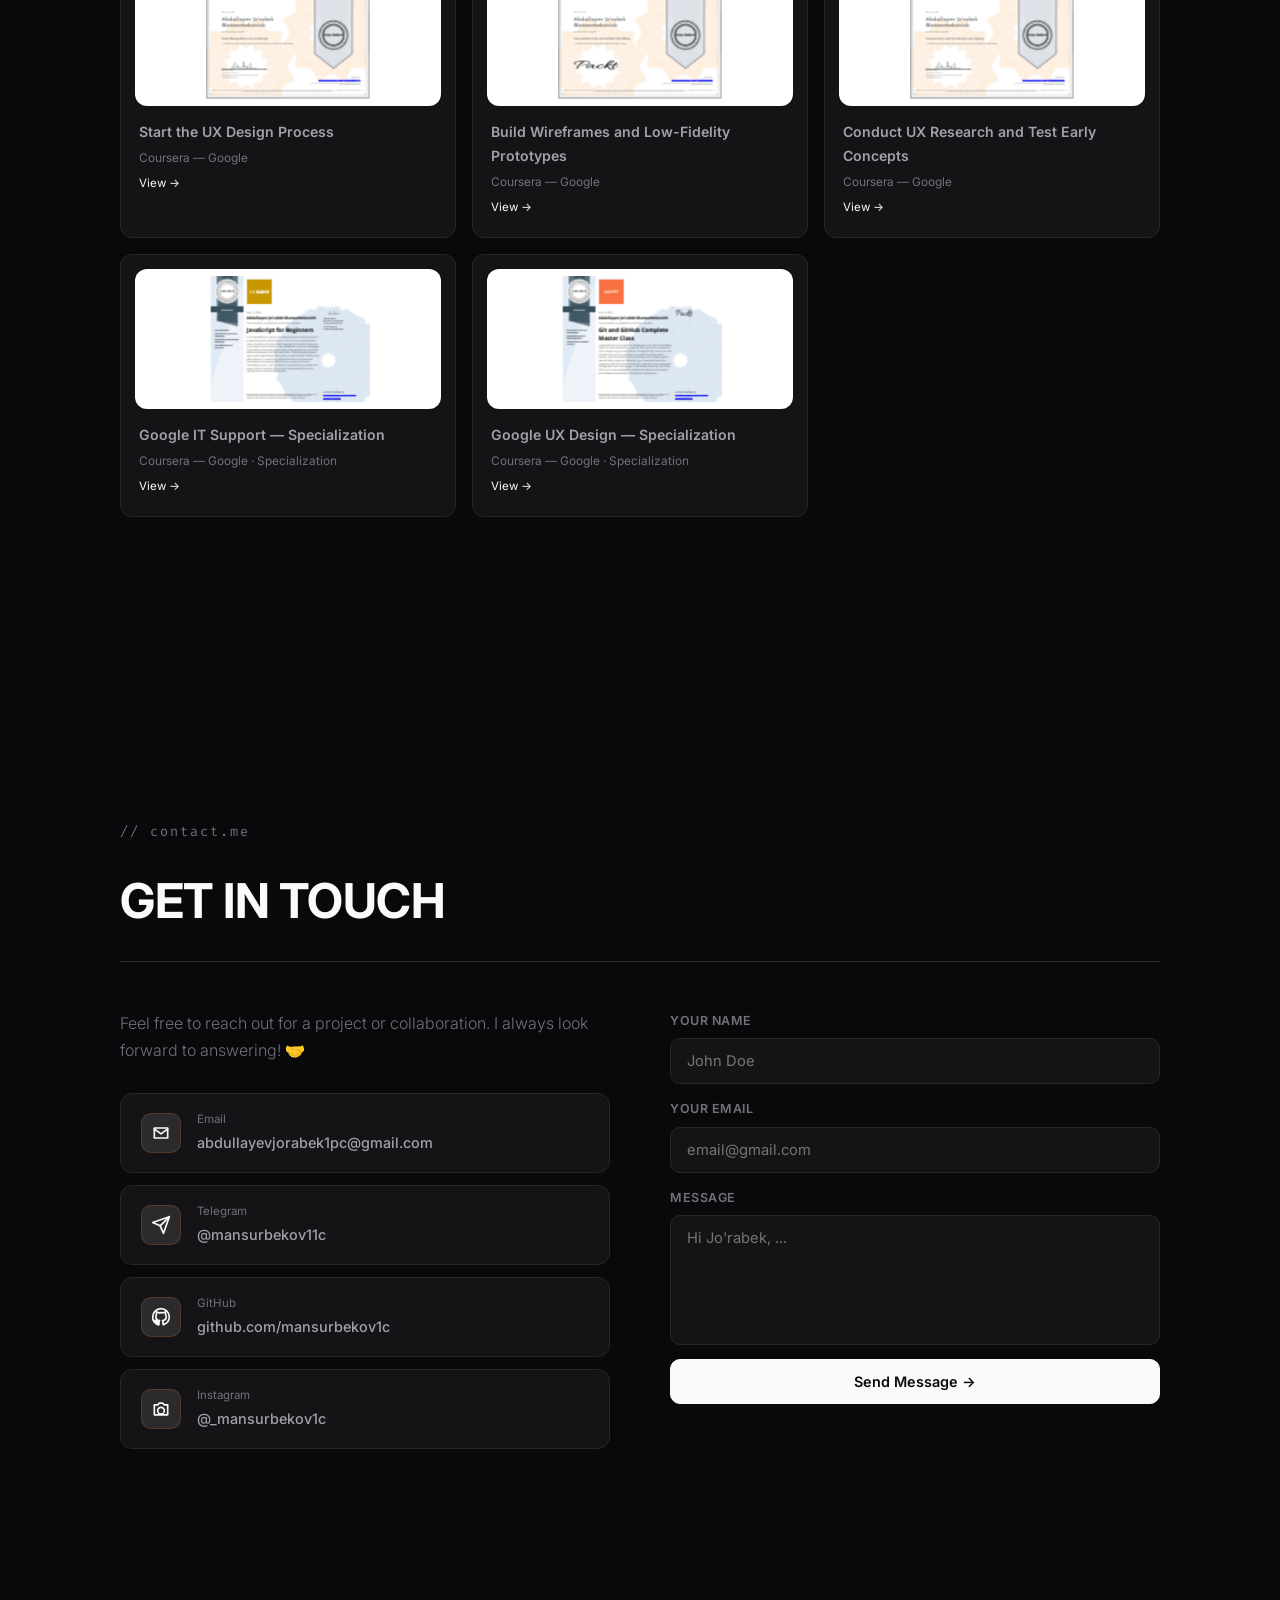
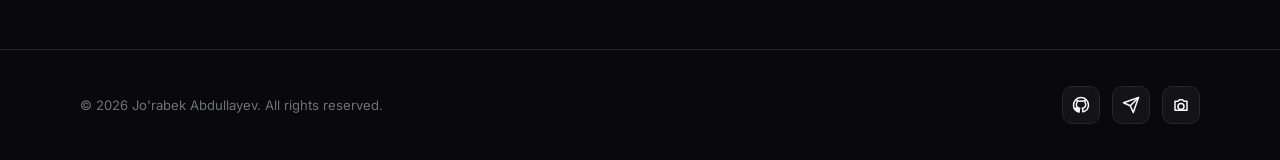
==== commit 3e8200af: "google search console ga qo'shildi" ====
--- a/index.html
+++ b/index.html
@@ -10,6 +10,7 @@
     />
     <link rel="canonical" href="https://mansurbekovich.uz/" />
     <meta name="robots" content="index,follow" />
+    <meta name="google-site-verification" content="NI9RidcP-JgAzDdfzXQ3Cwb-WMGnWXoQf0So3afGpTU" />
     <meta name="theme-color" content="#09090b" />
     <meta property="og:type" content="website" />
     <meta property="og:title" content="Jo'rabek Abdullayev — Frontend Developer" />
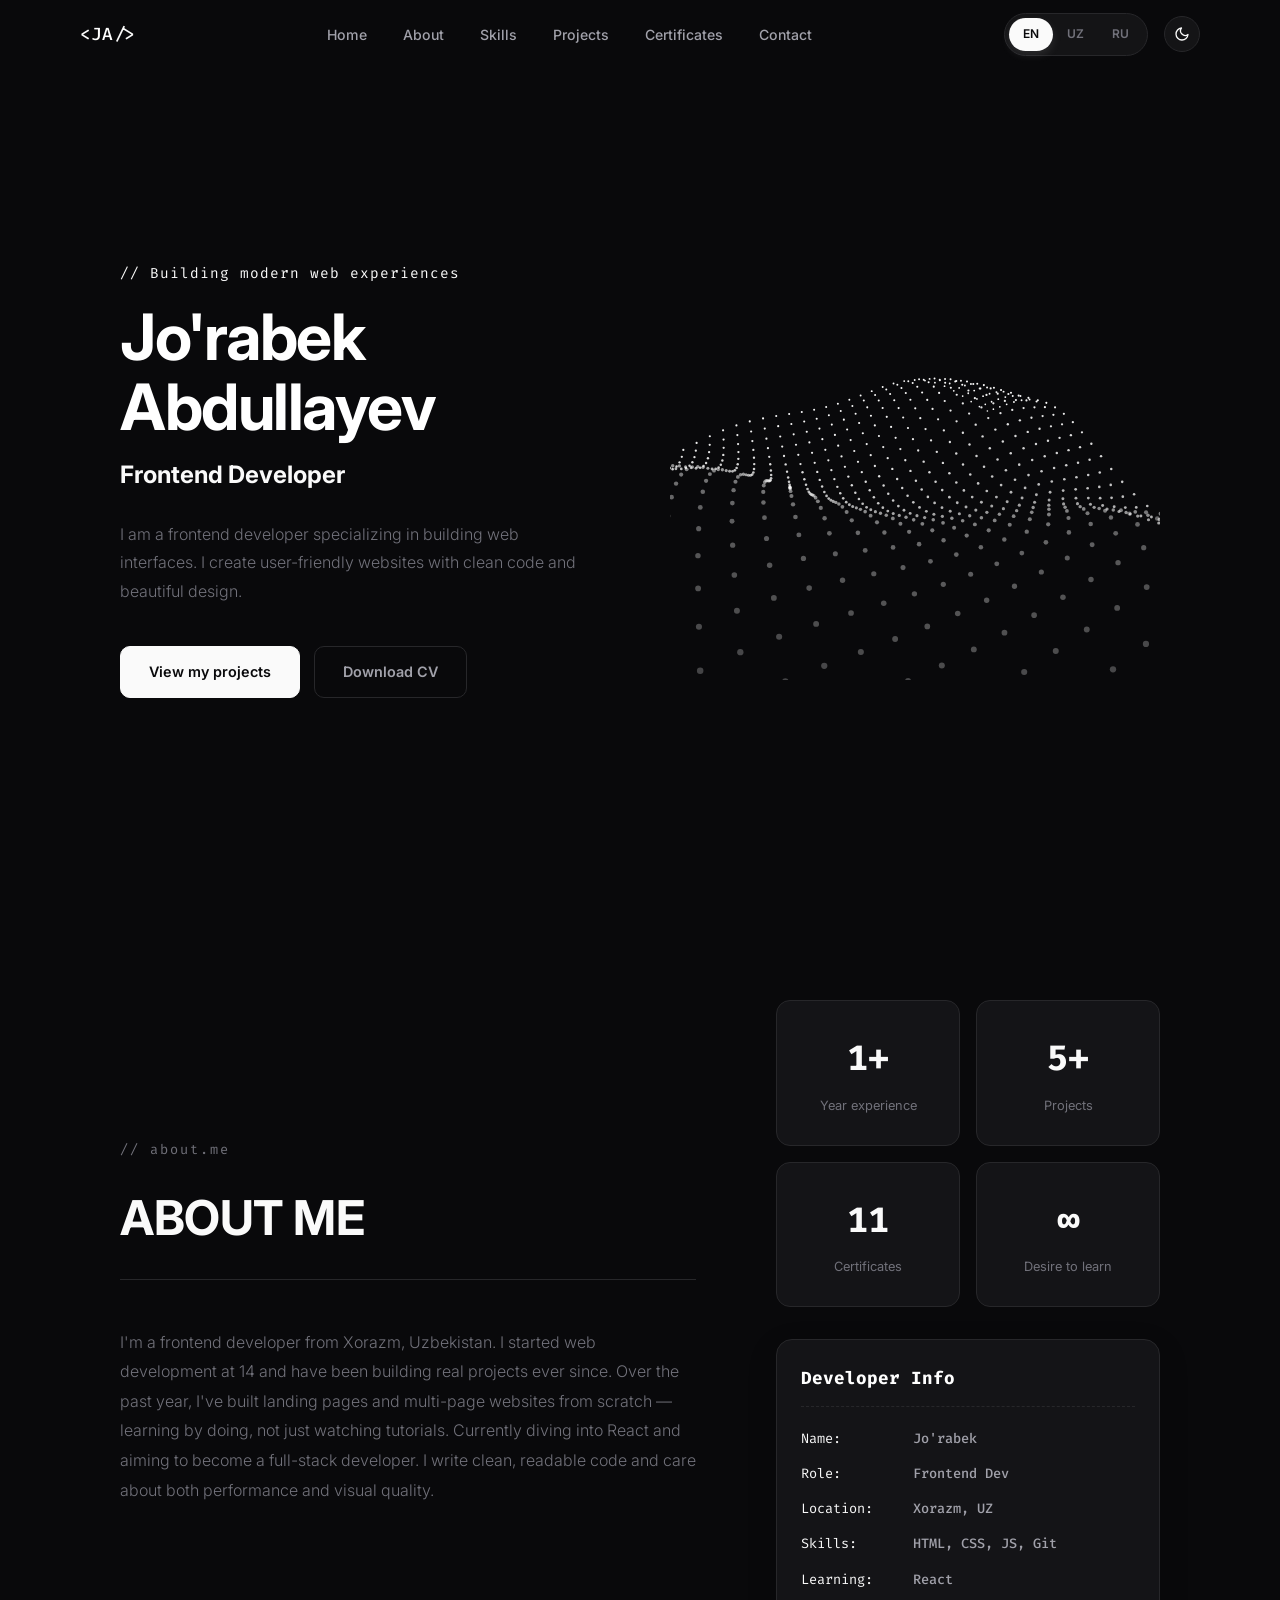
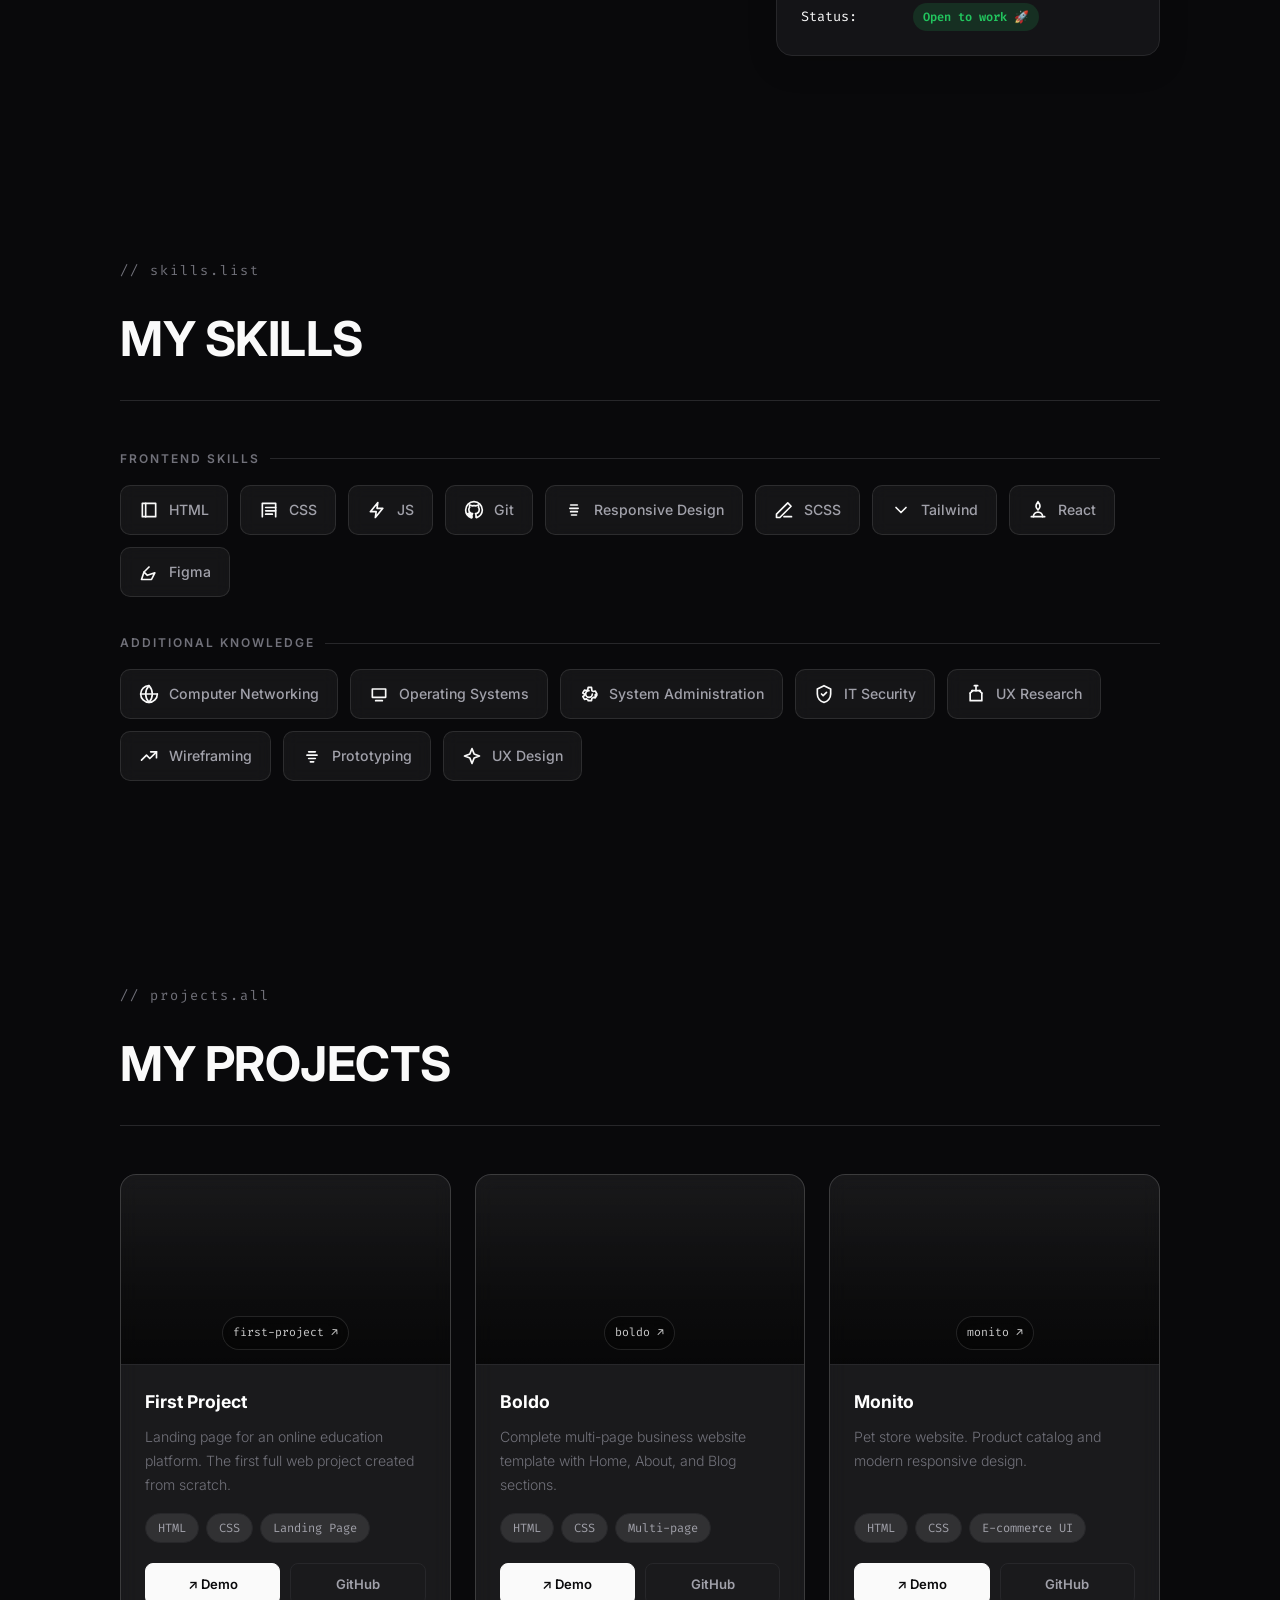
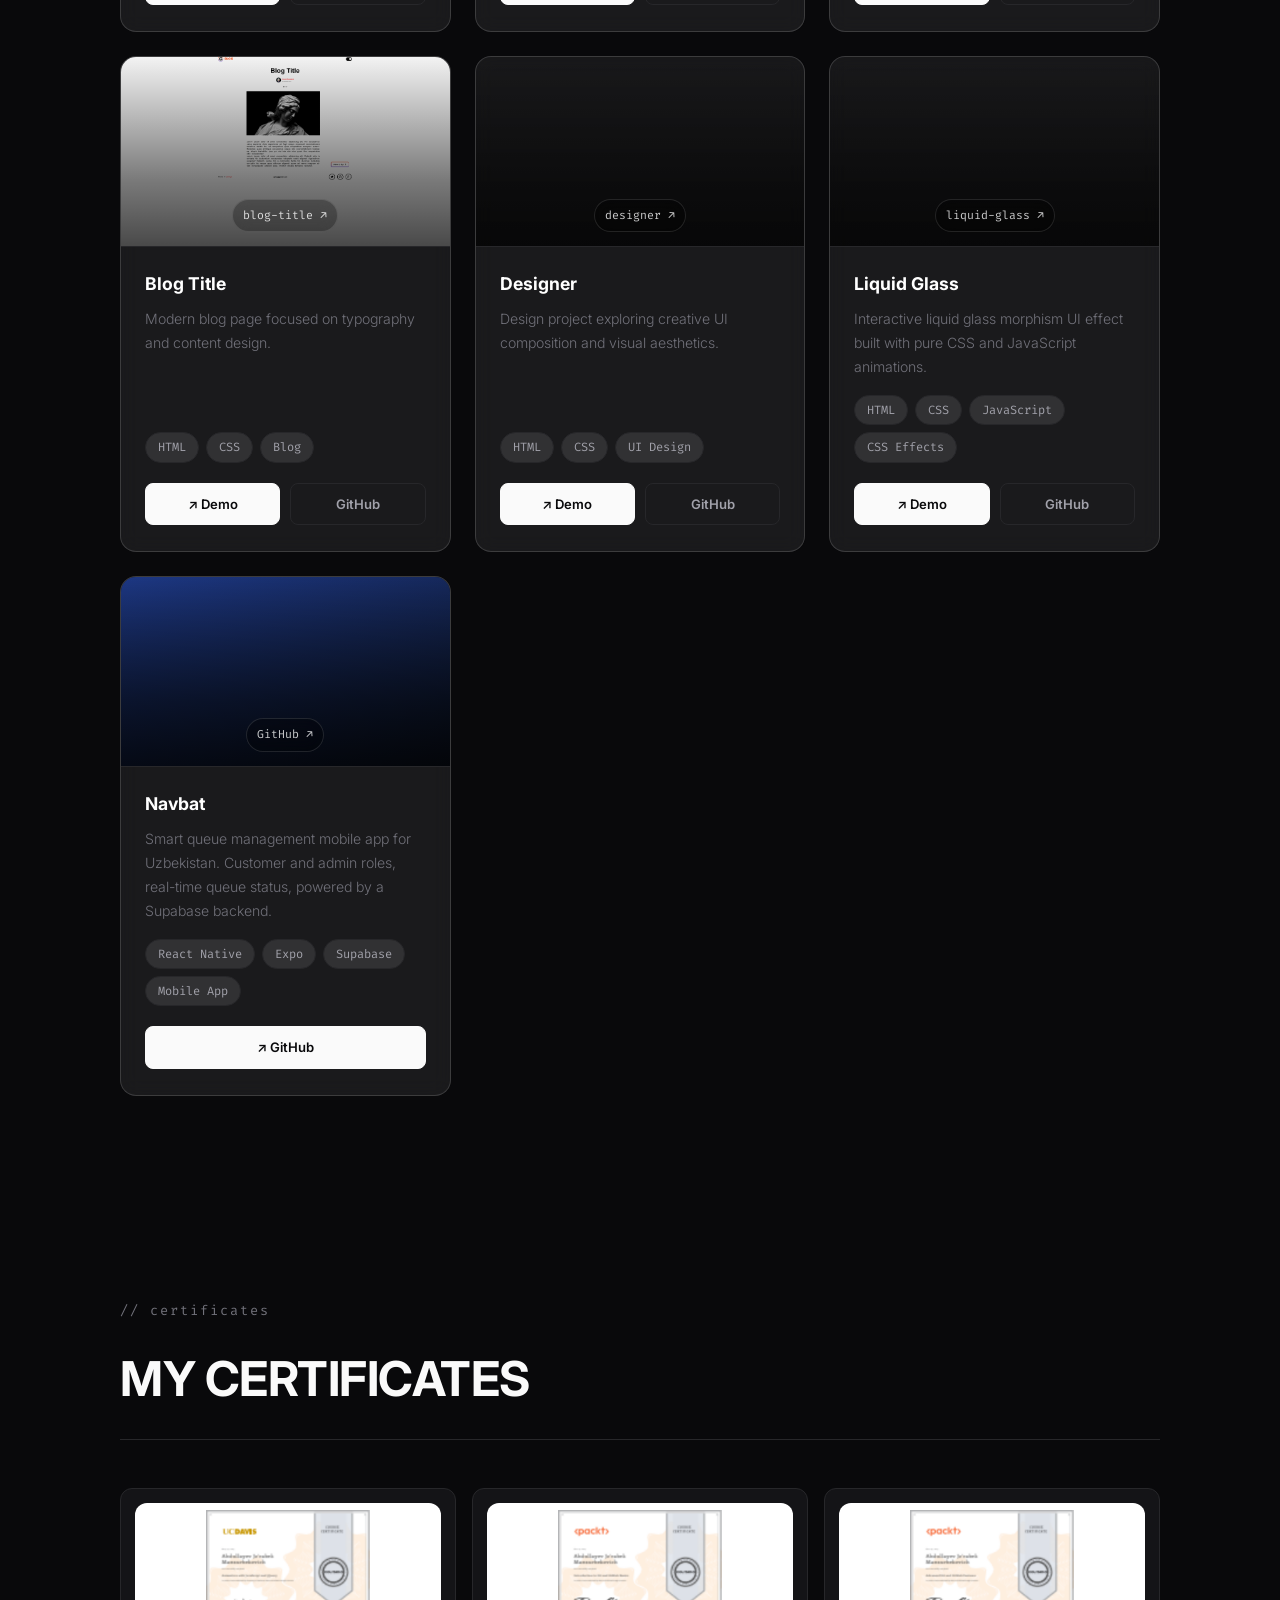
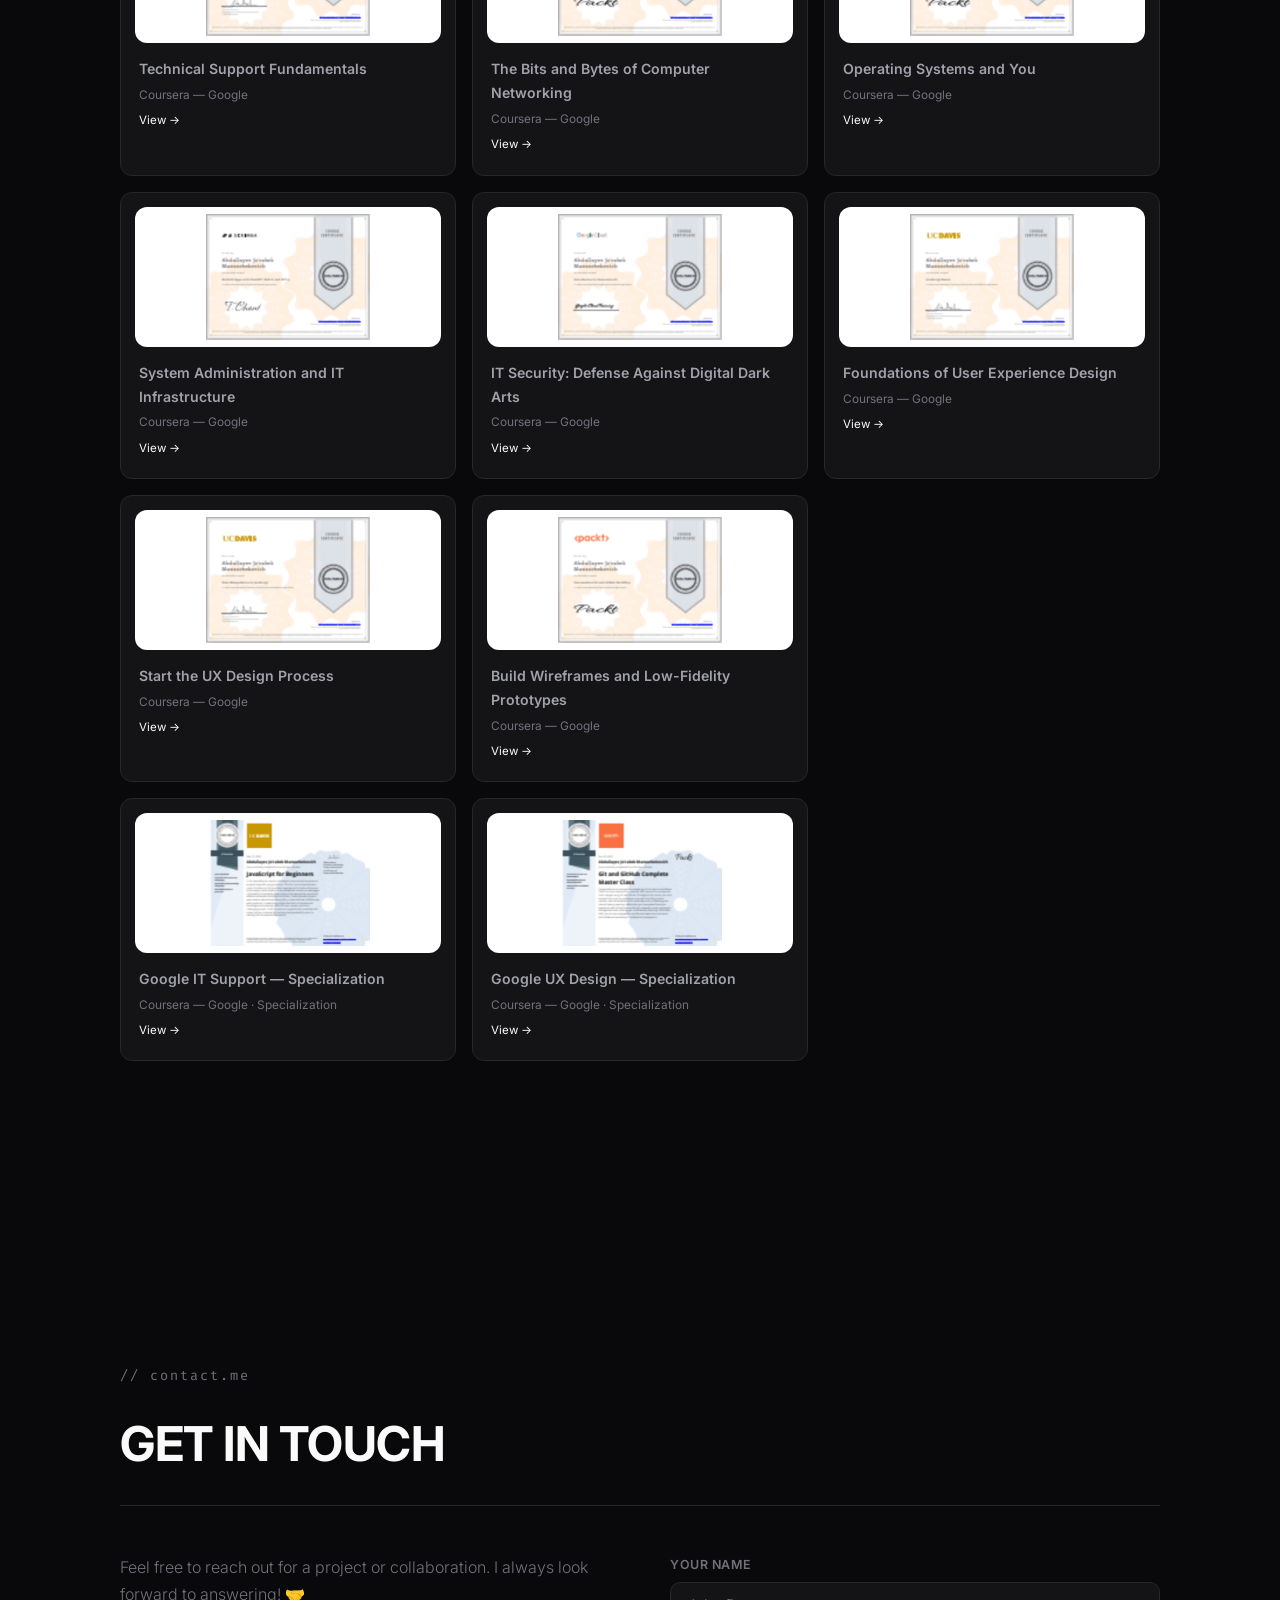
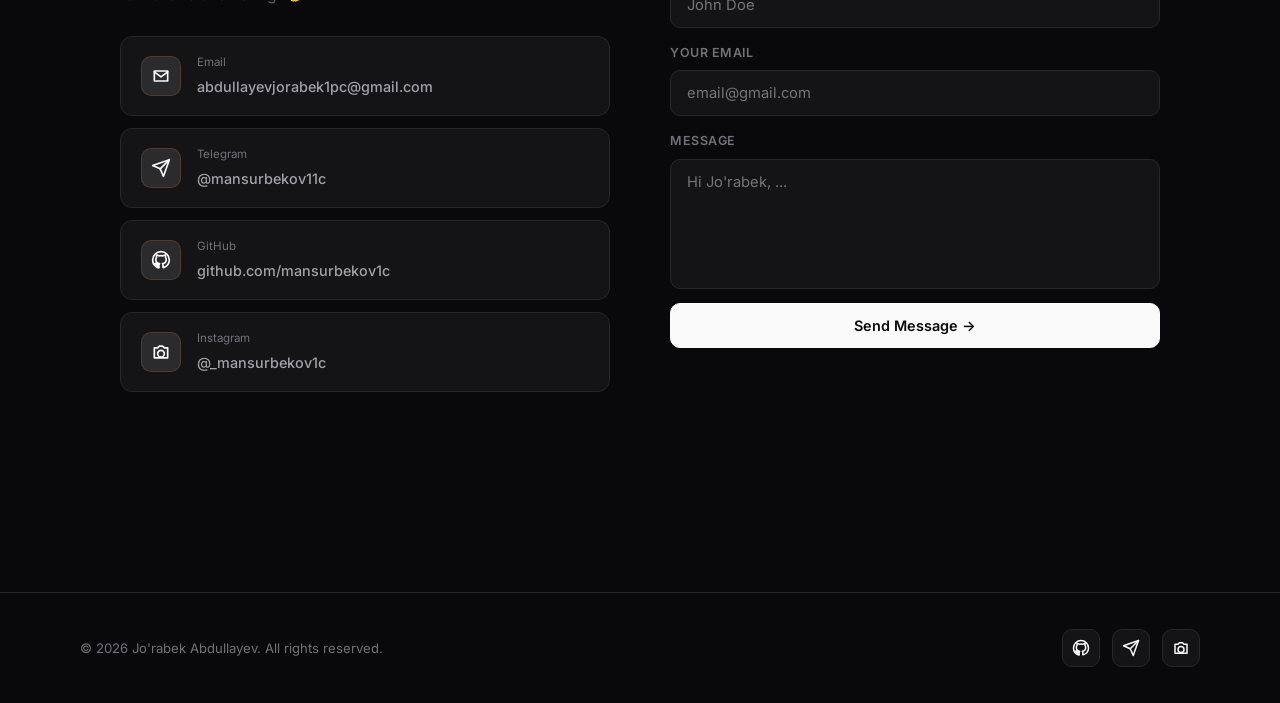
==== commit 88620764: "Navbat loyihasi portfolioga qo'shildi" ====
--- a/index.html
+++ b/index.html
@@ -562,6 +562,49 @@
               </div>
             </div>
           </div>
+
+          <div class="project-card reveal">
+            <a
+              href="https://github.com/mansurbekov1c/smart_queue"
+              target="_blank"
+              rel="noopener noreferrer"
+              class="project-thumb project-thumb-mobile"
+              style="background: linear-gradient(160deg, #1e3a8a, #0b1220)"
+            >
+              <img
+                class="project-thumb-img"
+                src="assets/projects/smart-queue.png"
+                alt="Navbat mobile app preview"
+                loading="lazy"
+                decoding="async"
+              />
+              <span class="p-url">GitHub ↗</span>
+            </a>
+            <div class="project-body">
+              <div class="project-name">Navbat</div>
+              <p class="project-desc" data-i18n="proj_desc_7">
+                Smart queue management mobile app for Uzbekistan. Customer
+                and admin roles, real-time queue status, powered by a
+                Supabase backend.
+              </p>
+              <div class="project-tags">
+                <span class="p-tag">React Native</span
+                ><span class="p-tag">Expo</span
+                ><span class="p-tag">Supabase</span
+                ><span class="p-tag">Mobile App</span>
+              </div>
+              <div class="project-links">
+                <a
+                  href="https://github.com/mansurbekov1c/smart_queue"
+                  target="_blank"
+                  rel="noopener noreferrer"
+                  class="p-link p-link-demo"
+                  aria-label="Open Navbat source code on GitHub (opens in a new tab)"
+                  >↗ GitHub</a
+                >
+              </div>
+            </div>
+          </div>
         </div>
       </div>
     </div>
--- a/style.css
+++ b/style.css
@@ -657,6 +657,11 @@
   backdrop-filter: blur(8px);
   -webkit-backdrop-filter: blur(8px);
 }
+.project-thumb-mobile .project-thumb-img {
+  object-fit: contain;
+  object-position: center top;
+  padding: 0;
+}
 .project-card:hover .project-thumb {
   background: var(--accent-dim);
 }
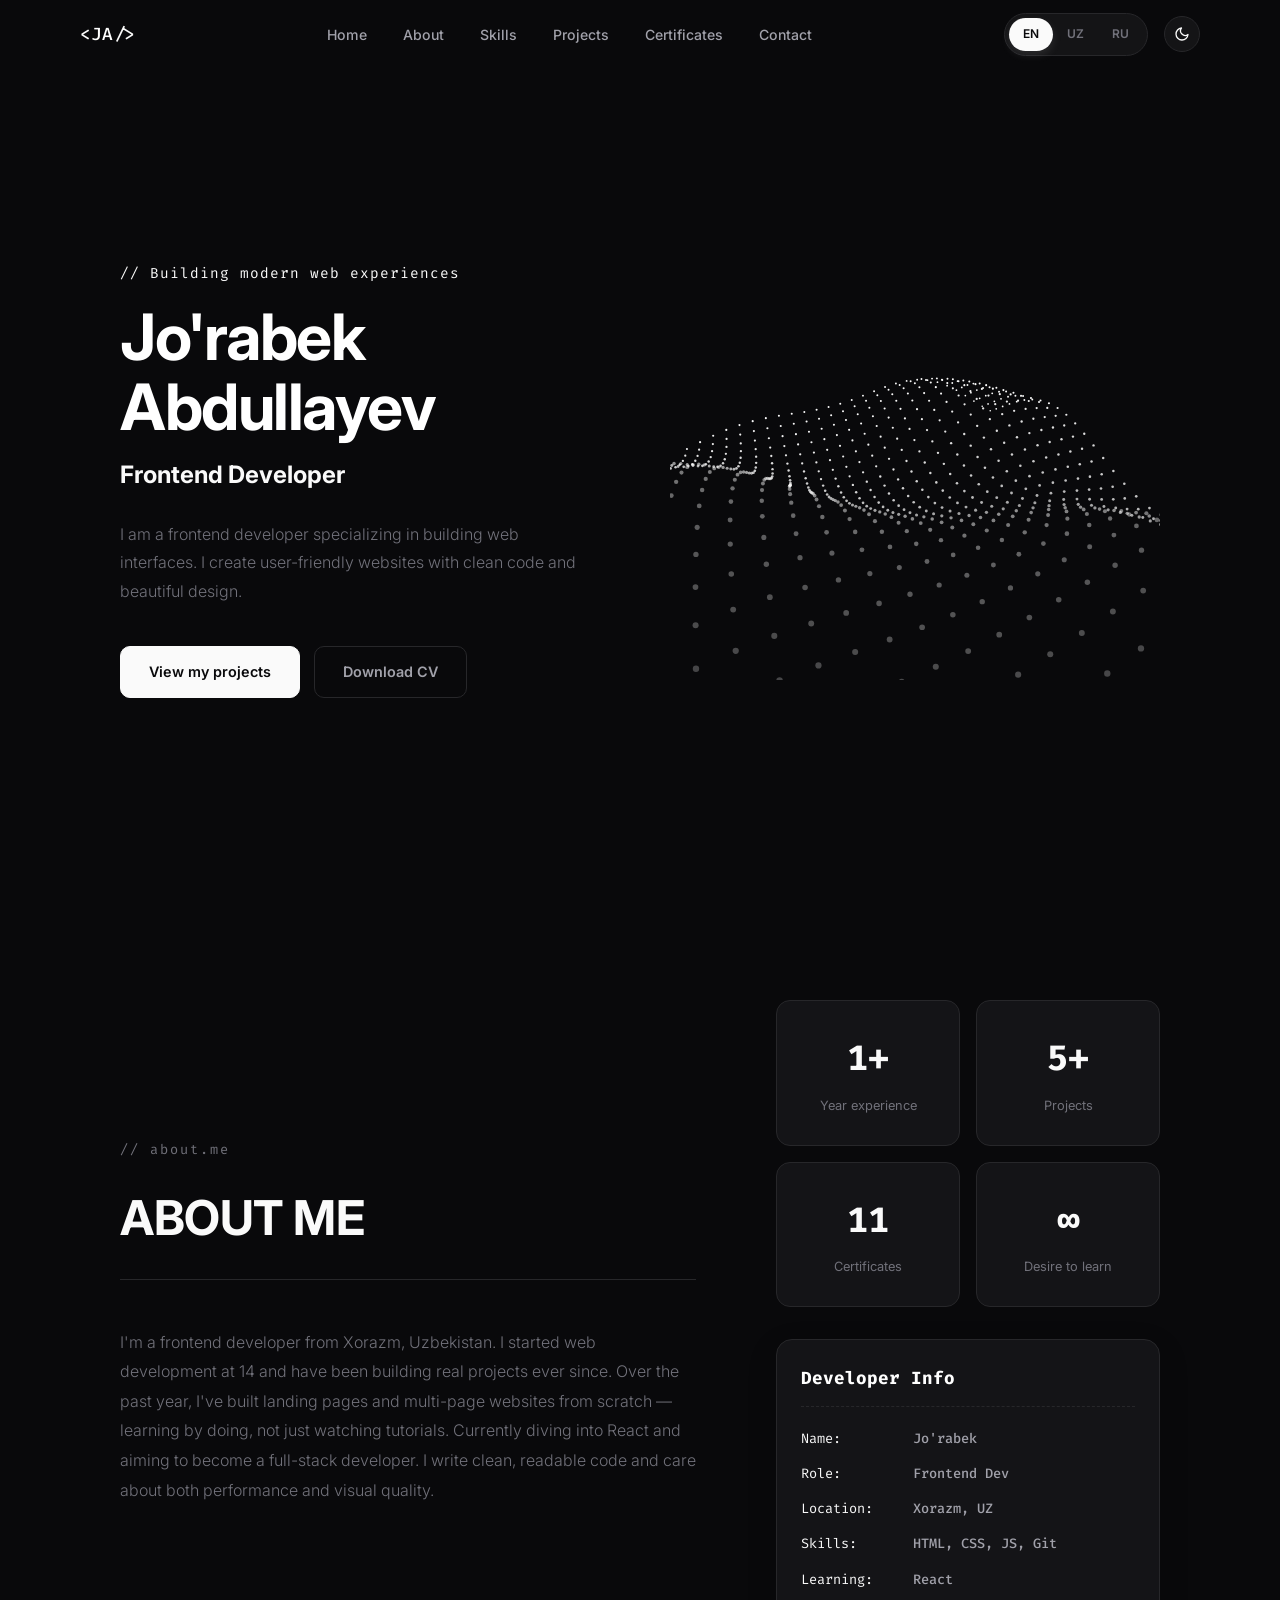
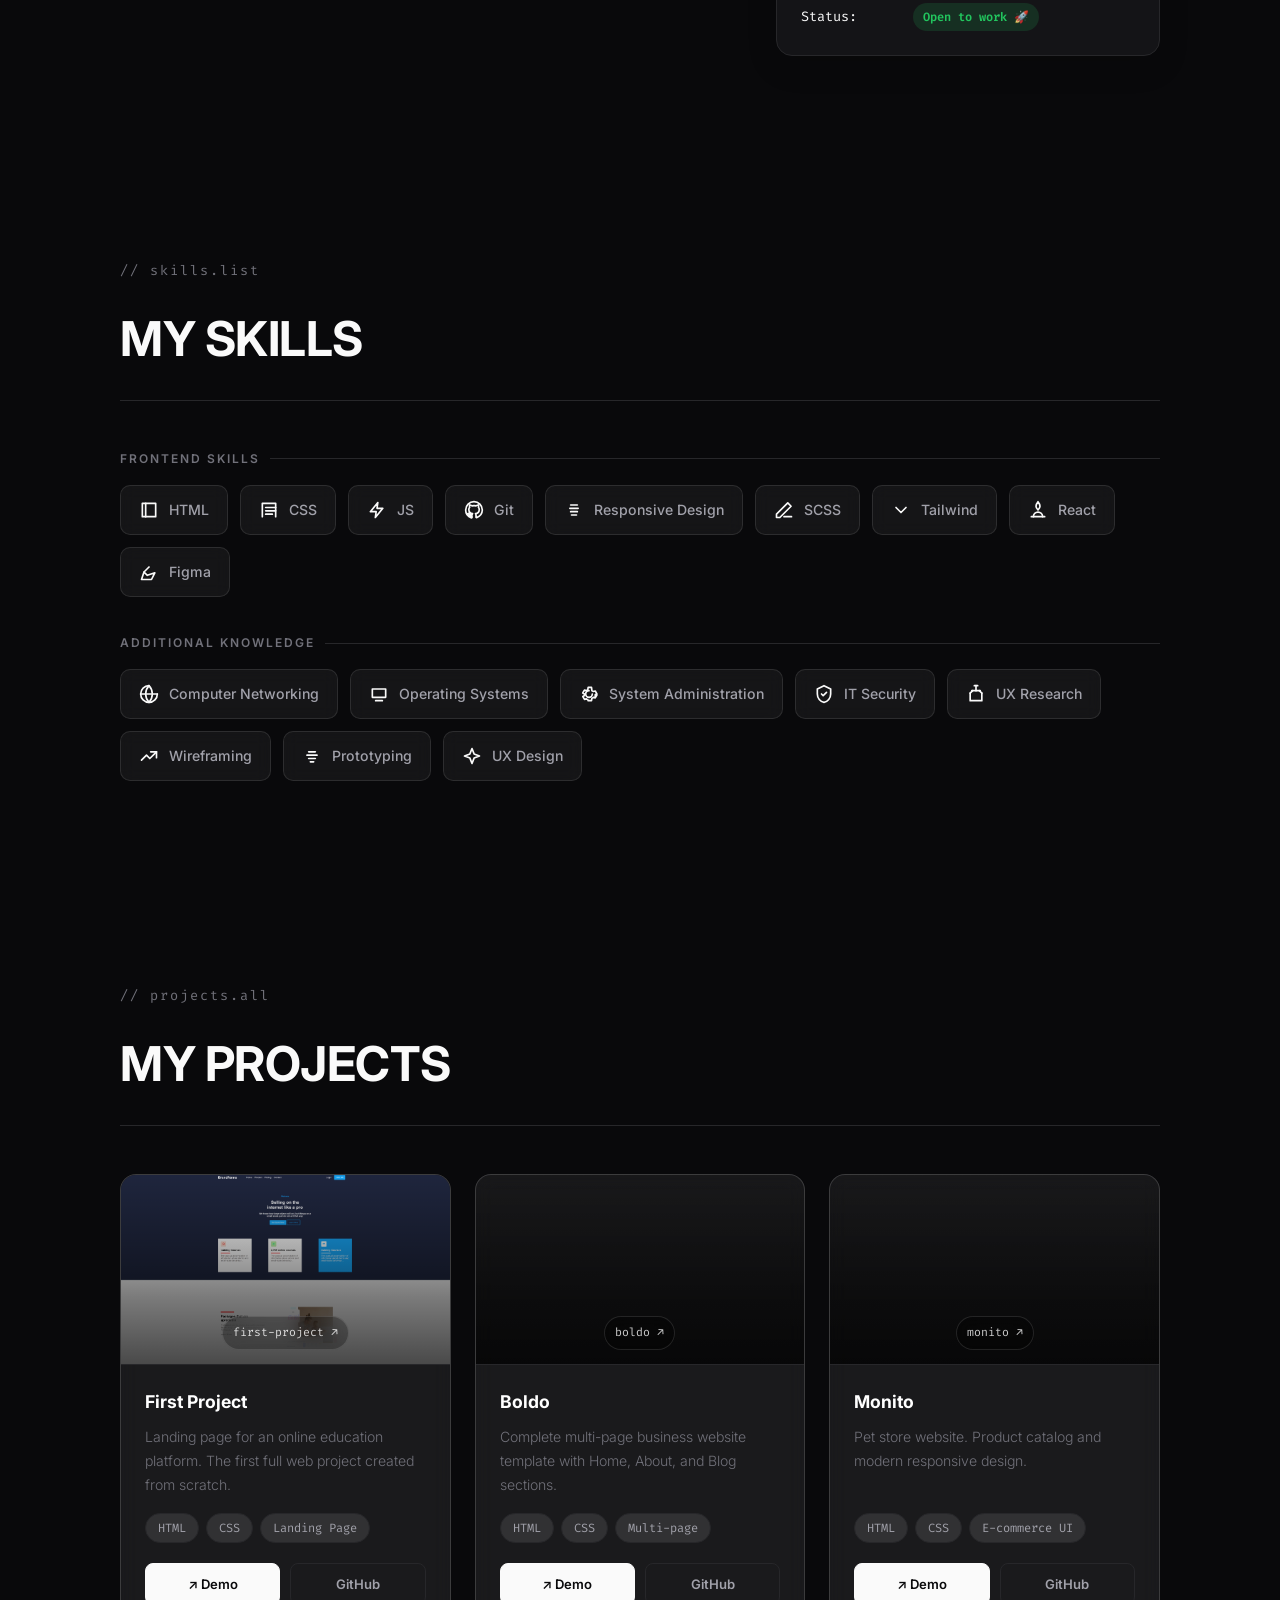
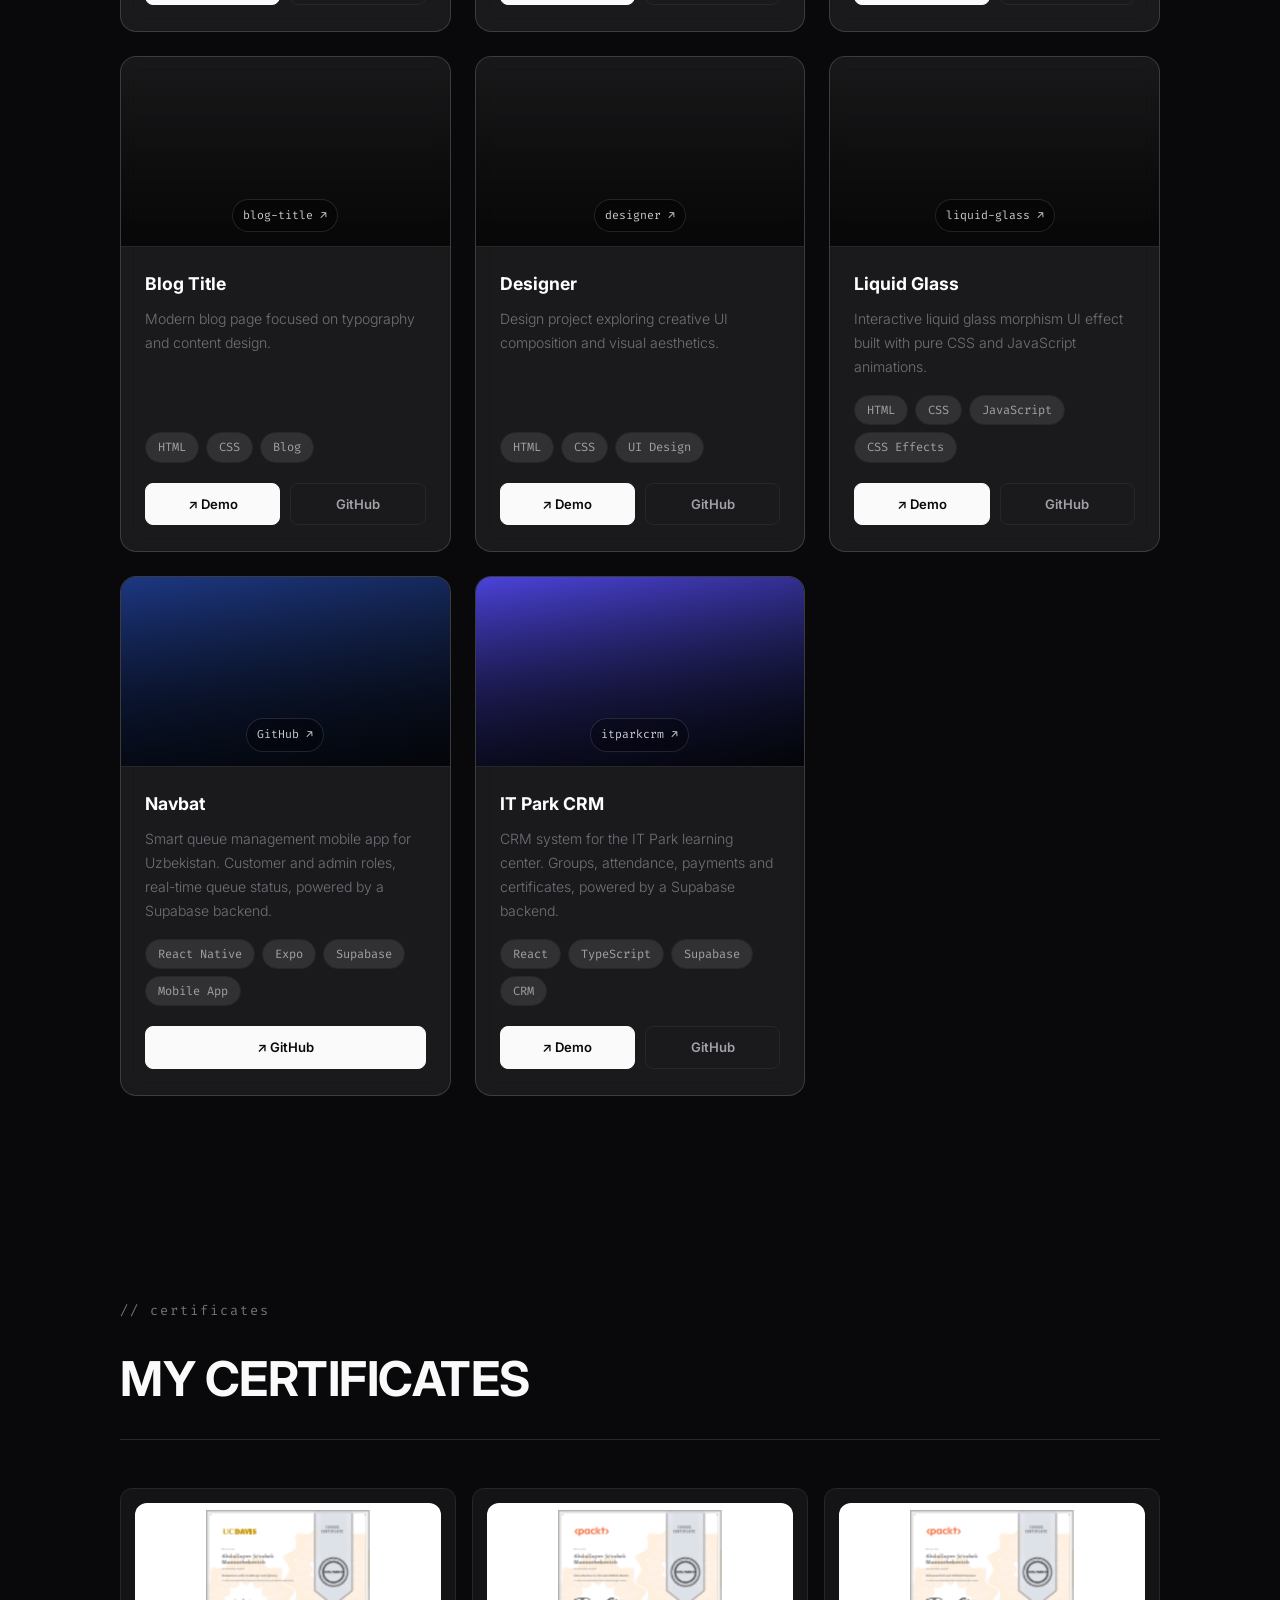
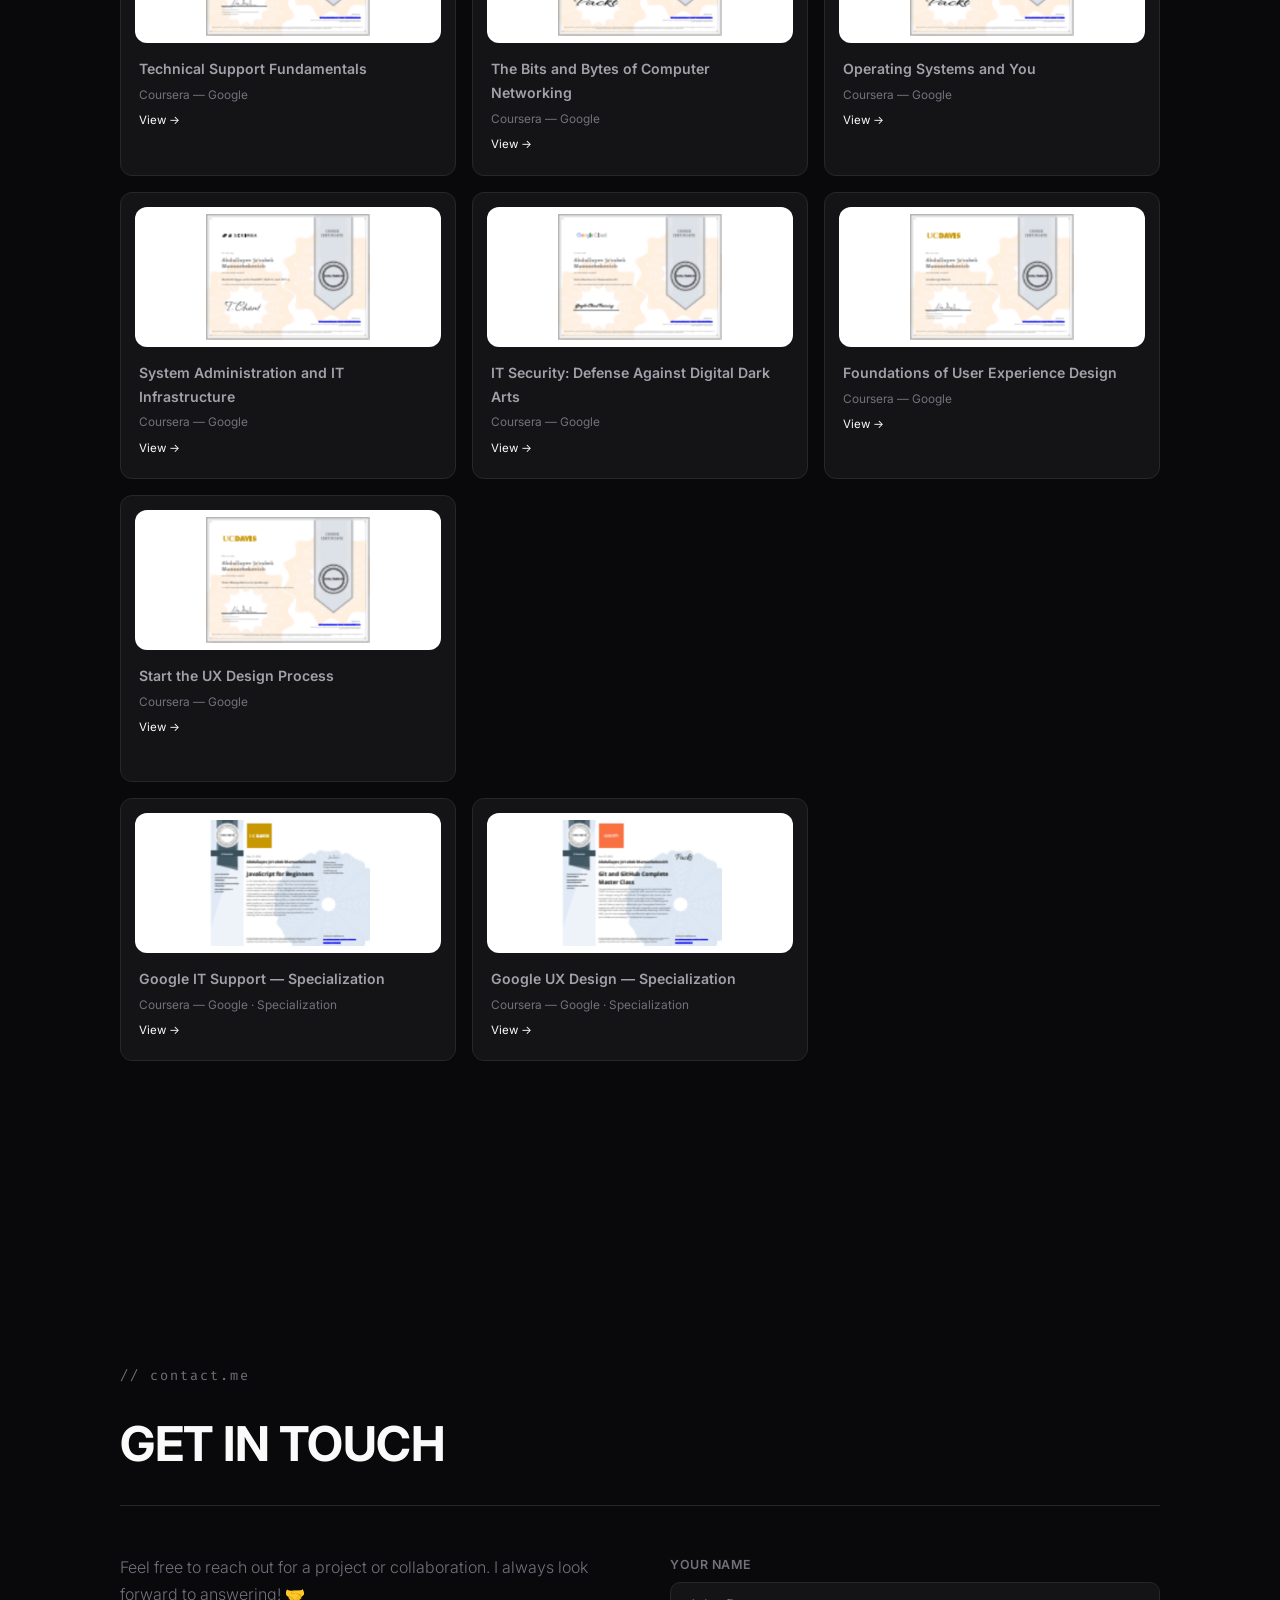
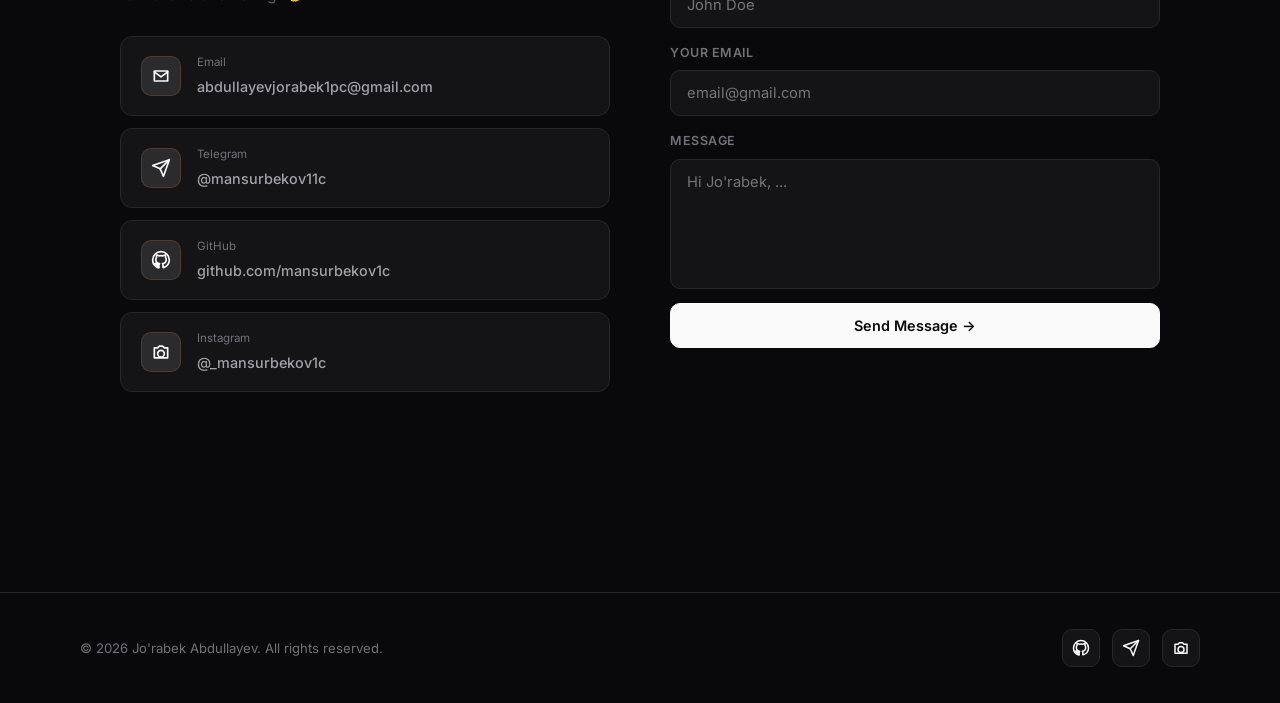
==== commit 410a8a4b: "IT Park CRM loyihasi portfolioga qo'shildi Co-Authored-By: Claude Opus 5.5 <noreply@anthropic.com>" ====
--- a/index.html
+++ b/index.html
@@ -605,6 +605,57 @@
               </div>
             </div>
           </div>
+
+          <div class="project-card reveal">
+            <a
+              href="https://itparkcrm.vercel.app/"
+              target="_blank"
+              rel="noopener noreferrer"
+              class="project-thumb"
+              style="background: linear-gradient(160deg, #4f46e5, #0b1120)"
+            >
+              <img
+                class="project-thumb-img"
+                src="assets/projects/itpark-crm.png"
+                alt="IT Park CRM preview"
+                loading="lazy"
+                decoding="async"
+              />
+              <span class="p-url">itparkcrm ↗</span>
+            </a>
+            <div class="project-body">
+              <div class="project-name">IT Park CRM</div>
+              <p class="project-desc" data-i18n="proj_desc_8">
+                CRM system for the IT Park learning center. Groups,
+                attendance, payments and certificates, powered by a
+                Supabase backend.
+              </p>
+              <div class="project-tags">
+                <span class="p-tag">React</span
+                ><span class="p-tag">TypeScript</span
+                ><span class="p-tag">Supabase</span
+                ><span class="p-tag">CRM</span>
+              </div>
+              <div class="project-links">
+                <a
+                  href="https://itparkcrm.vercel.app/"
+                  target="_blank"
+                  rel="noopener noreferrer"
+                  class="p-link p-link-demo"
+                  aria-label="Open IT Park CRM demo (opens in a new tab)"
+                  >↗ Demo</a
+                >
+                <a
+                  href="https://github.com/mansurbekov1c/IT_Park_CRM"
+                  target="_blank"
+                  rel="noopener noreferrer"
+                  class="p-link p-link-code"
+                  aria-label="Open IT Park CRM source code on GitHub (opens in a new tab)"
+                  >GitHub</a
+                >
+              </div>
+            </div>
+          </div>
         </div>
       </div>
     </div>
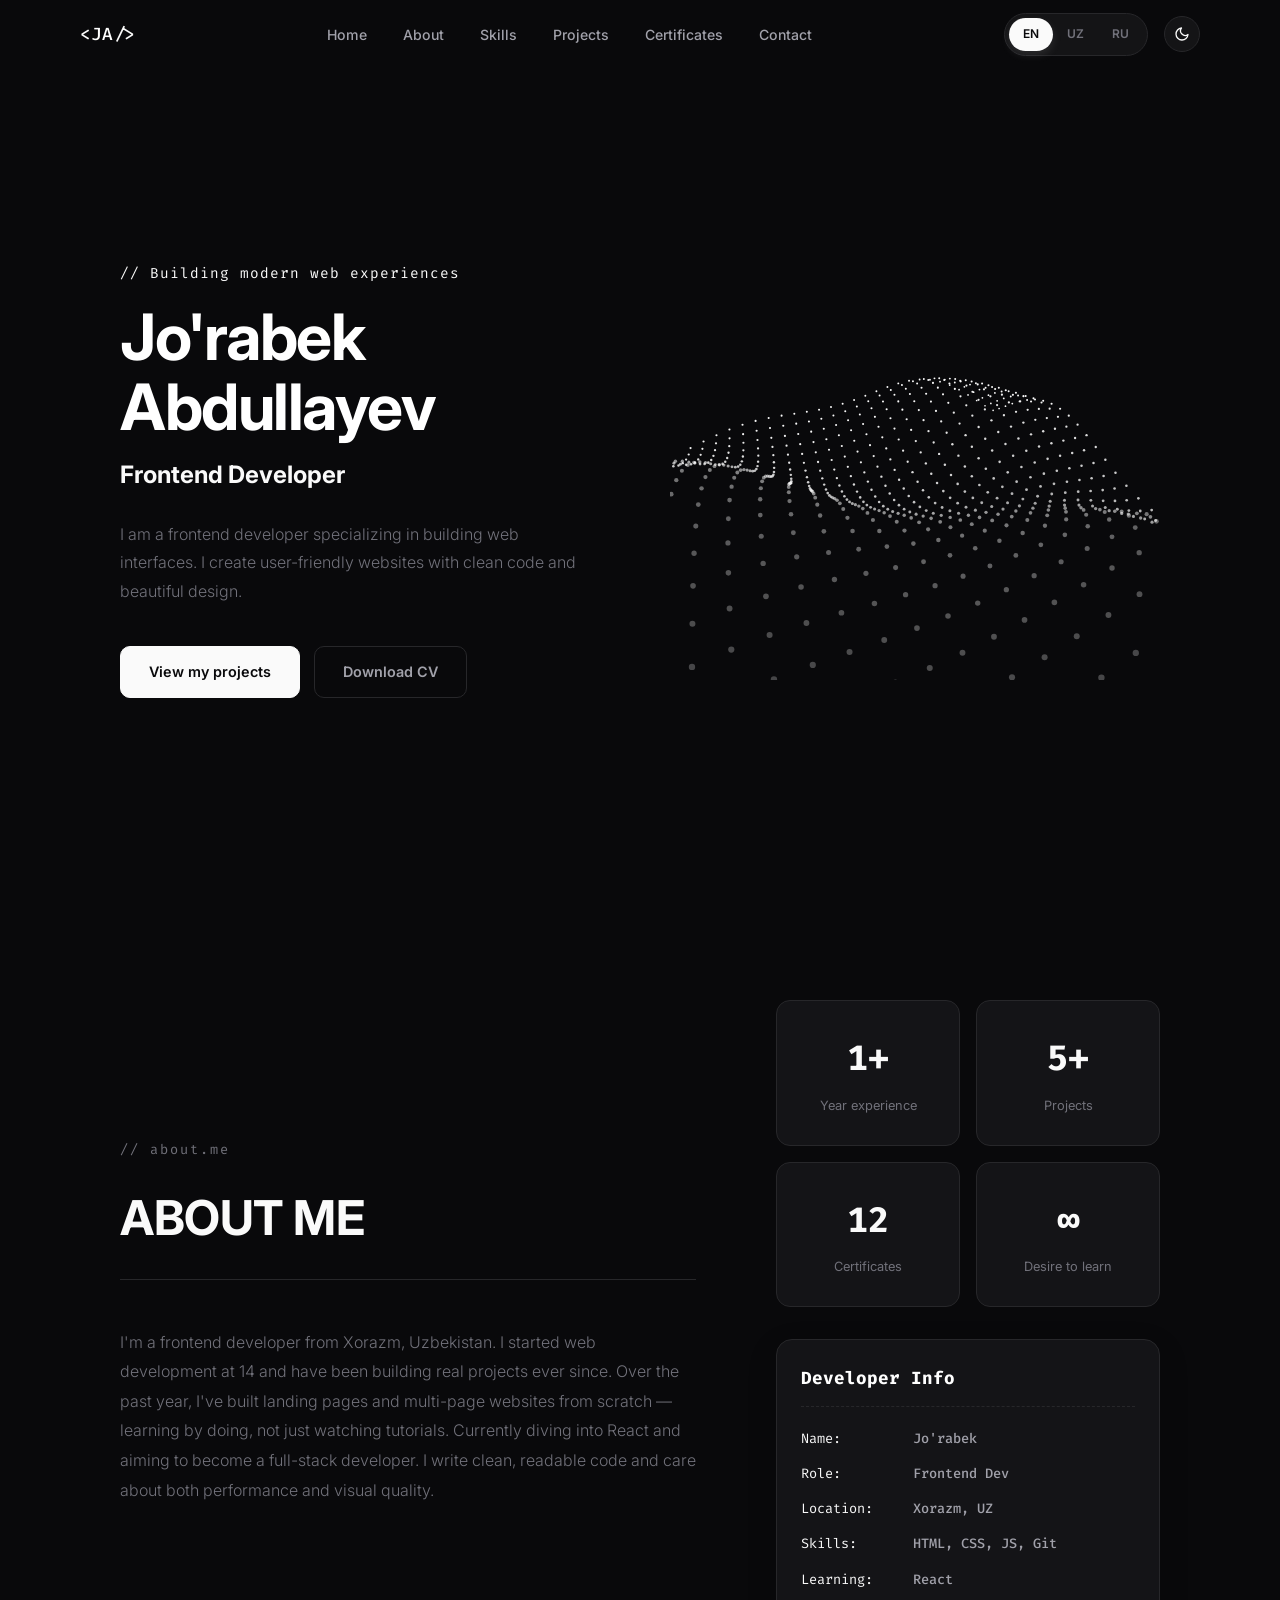
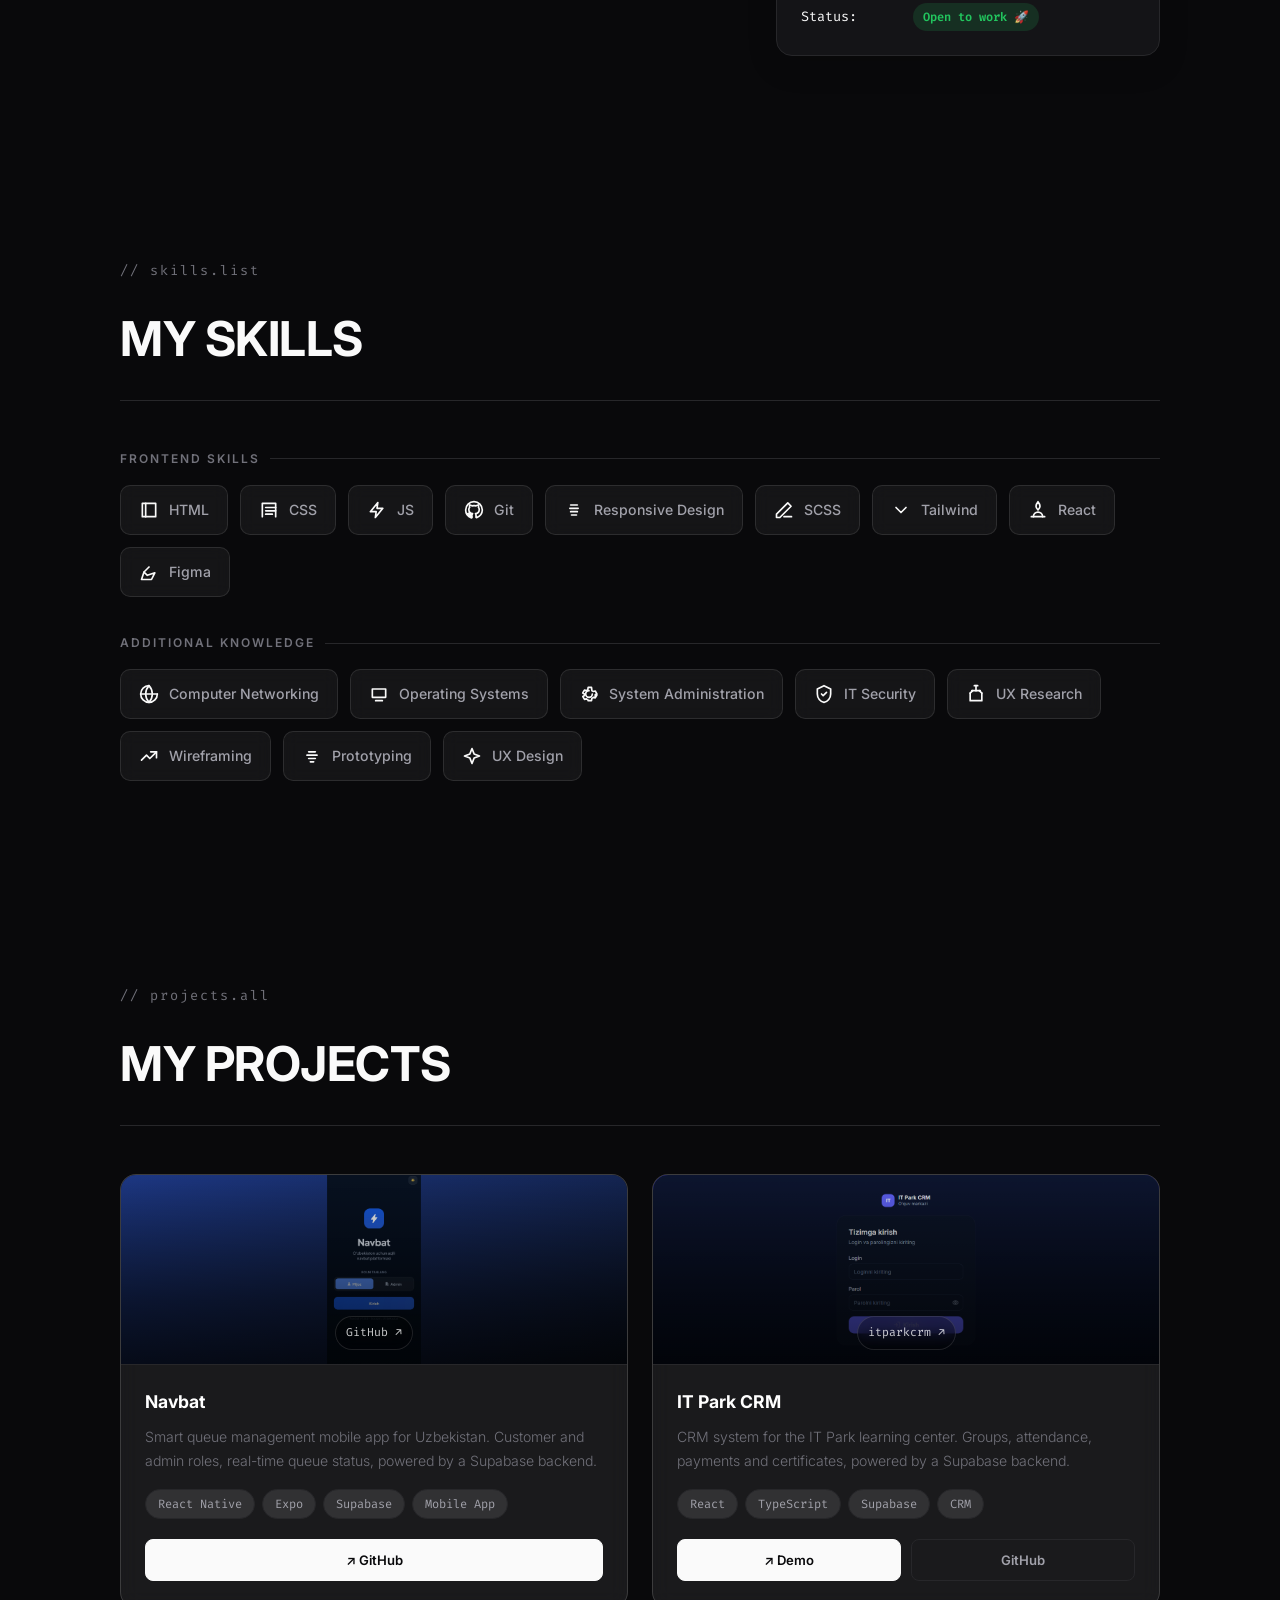
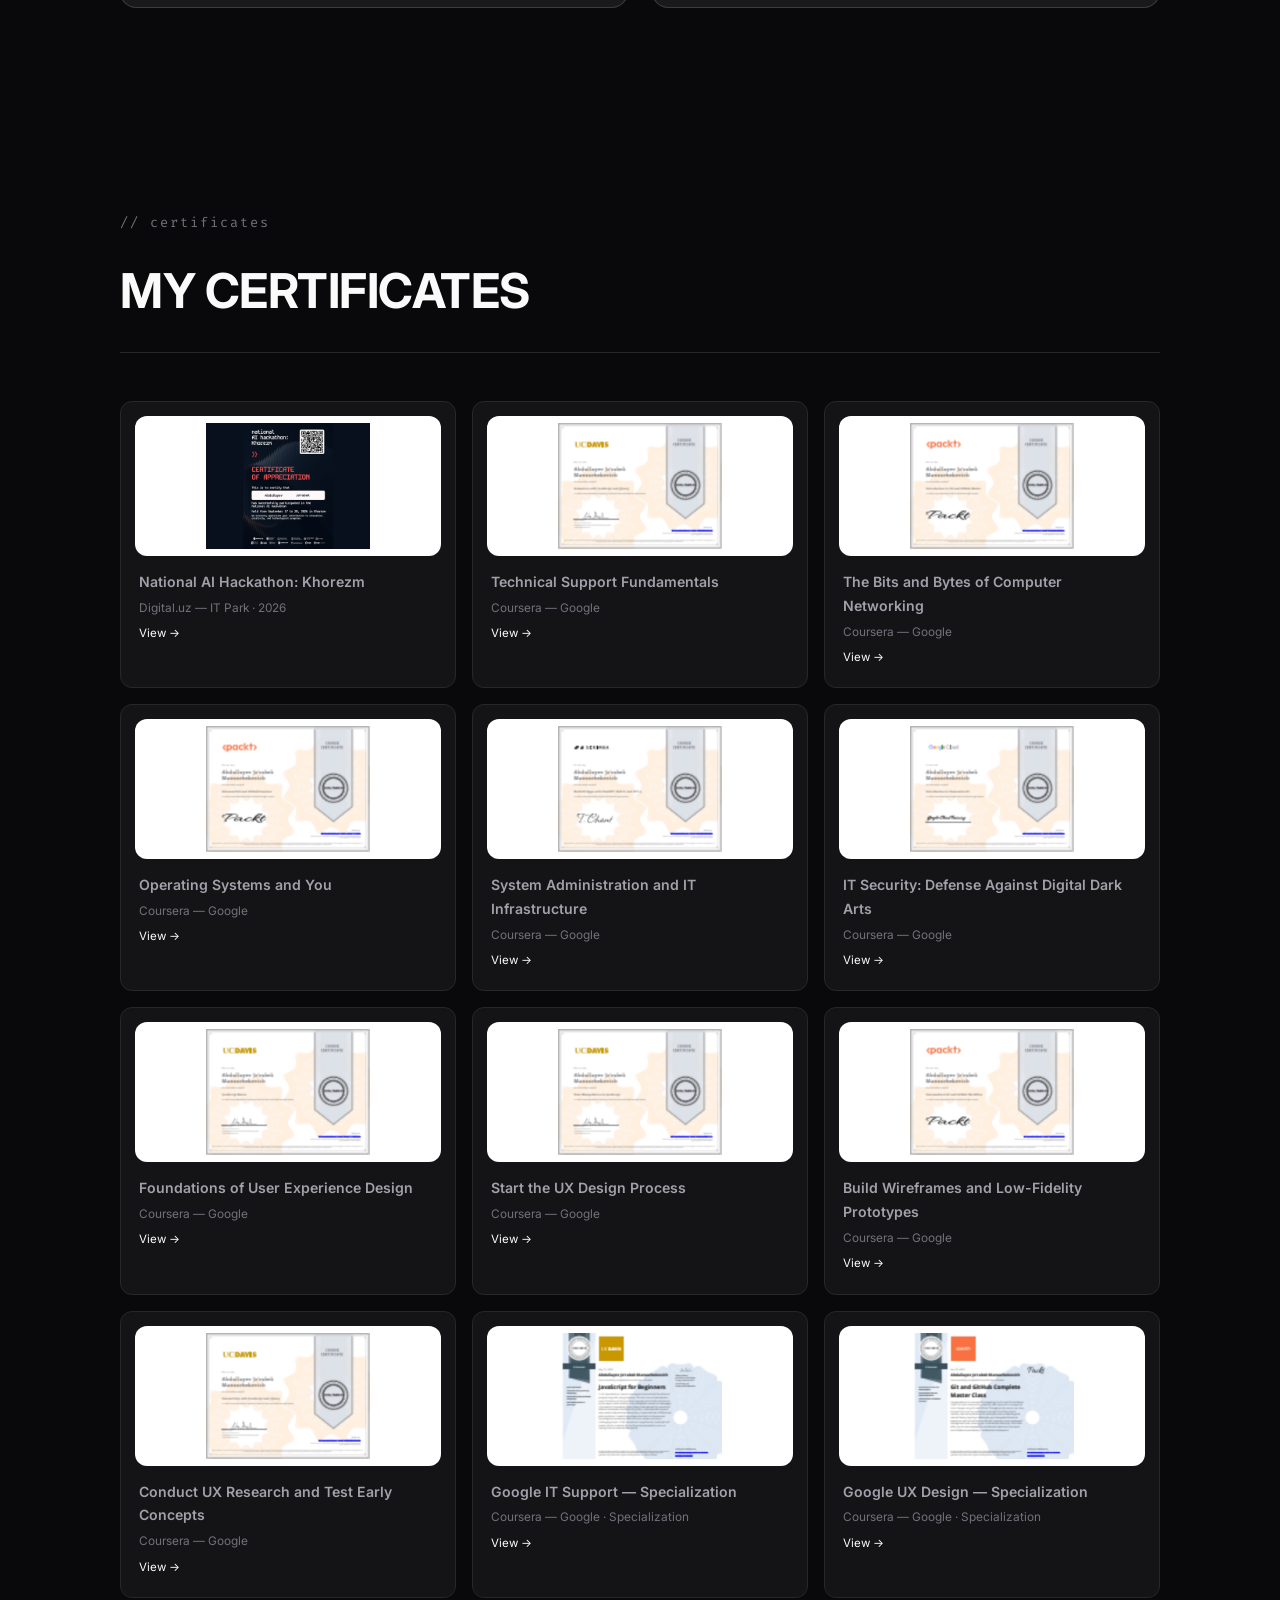
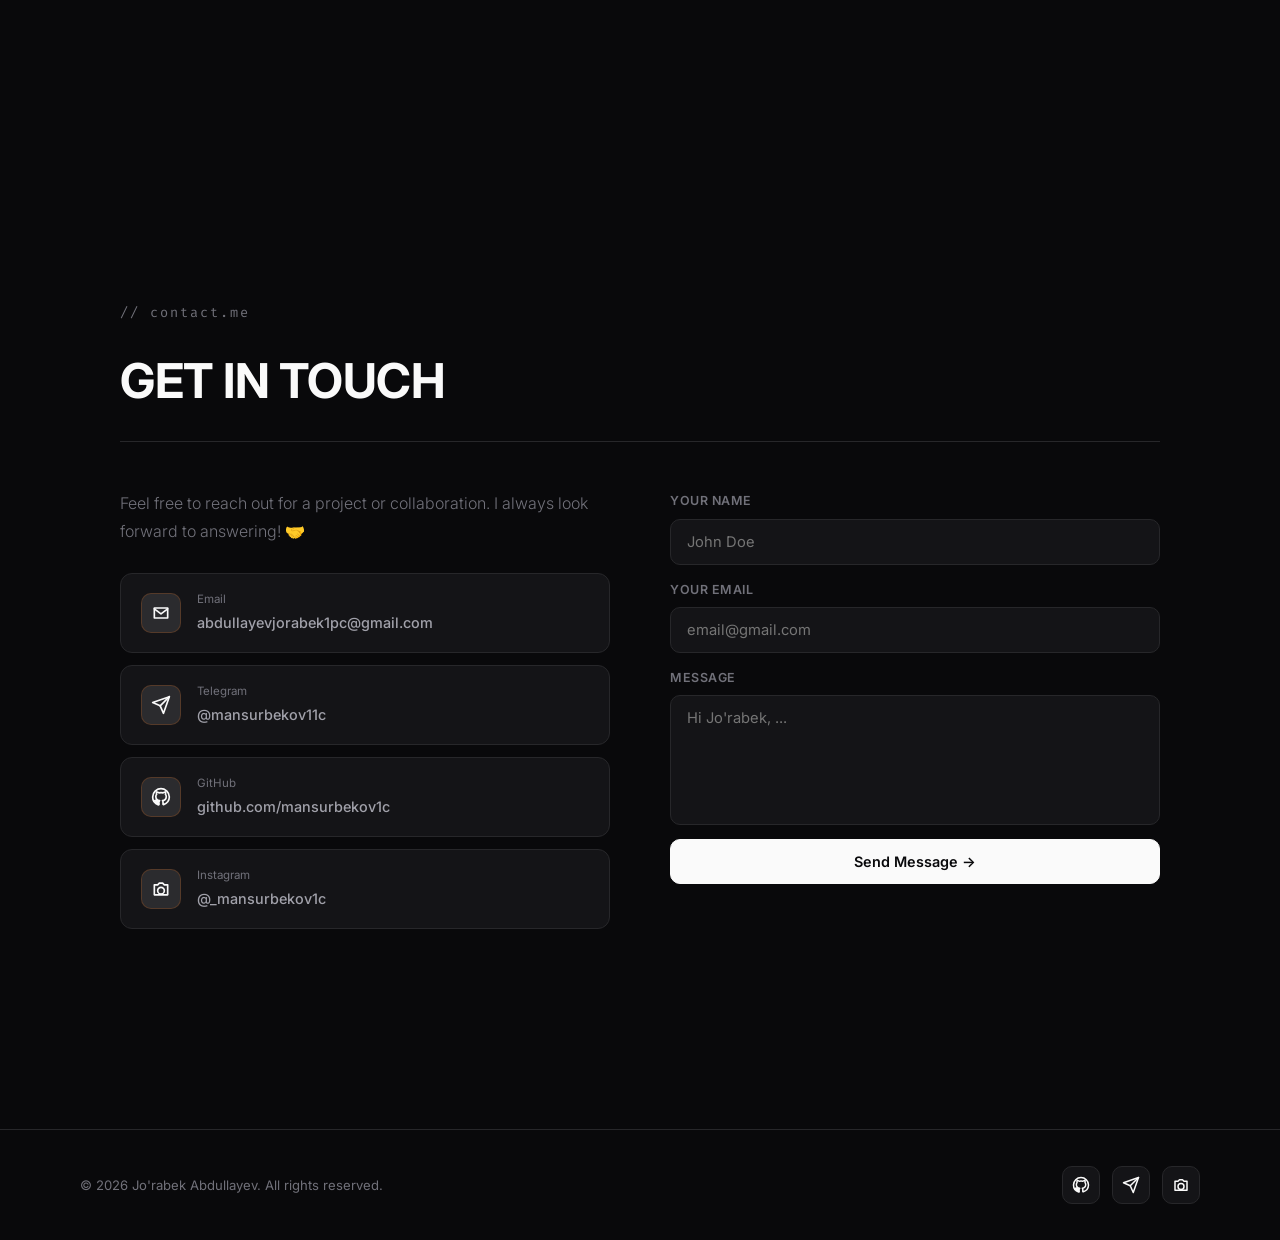
==== commit ccdc7755: "fix: favicon, Instagram link, CV bir betga; 6 loyiha arxivlandi, AI Hackathon sertifikati qo'shildi " ====
--- a/index.html
+++ b/index.html
@@ -18,7 +18,7 @@
       property="og:description"
       content="Frontend developer specializing in building modern, user-friendly web interfaces with clean code and beautiful design."
     />
-    <meta property="og:image" content="assets/og.png" />
+    <meta property="og:image" content="https://mansurbekovich.uz/assets/og.png" />
     <meta property="og:image:width" content="1200" />
     <meta property="og:image:height" content="630" />
     <meta name="twitter:card" content="summary_large_image" />
@@ -27,8 +27,10 @@
       name="twitter:description"
       content="Frontend developer specializing in building modern, user-friendly web interfaces with clean code and beautiful design."
     />
-    <meta name="twitter:image" content="assets/og.png" />
-    <link rel="icon" type="image/png" href="assets/favicon.png" />
+    <meta name="twitter:image" content="https://mansurbekovich.uz/assets/og.png" />
+    <link rel="icon" href="favicon.ico" sizes="48x48" />
+    <link rel="icon" type="image/png" sizes="192x192" href="assets/favicon-192.png" />
+    <link rel="apple-touch-icon" href="assets/apple-touch-icon.png" />
     <link rel="preconnect" href="https://fonts.googleapis.com" />
     <link rel="preconnect" href="https://fonts.gstatic.com" crossorigin />
     <link
@@ -47,7 +49,7 @@
         "sameAs": [
           "https://github.com/mansurbekov1c",
           "https://t.me/mansurbekov11c",
-          "https://instagram.com/_mansurbekov1c"
+          "https://www.instagram.com/_mansurbekov1c/"
         ]
       }
     </script>
@@ -166,7 +168,7 @@
                 </div>
               </div>
               <div class="stat-box">
-                <div class="stat-num">11</div>
+                <div class="stat-num">12</div>
                 <div class="stat-label" data-i18n="stat_cert_label">
                   Certificates
                 </div>
@@ -277,7 +279,7 @@
           ><span data-i18n="projects_title_2">Projects</span>
         </h2>
         <div class="projects-grid">
-          <div class="project-card reveal">
+          <div class="project-card reveal" data-archived>
             <a
               href="https://first-project-8flm.vercel.app/"
               target="_blank"
@@ -325,7 +327,7 @@
             </div>
           </div>
 
-          <div class="project-card reveal">
+          <div class="project-card reveal" data-archived>
             <a
               href="https://boldo-bice.vercel.app/"
               target="_blank"
@@ -373,7 +375,7 @@
             </div>
           </div>
 
-          <div class="project-card reveal">
+          <div class="project-card reveal" data-archived>
             <a
               href="https://monito-ten.vercel.app/"
               target="_blank"
@@ -420,7 +422,7 @@
             </div>
           </div>
 
-          <div class="project-card reveal">
+          <div class="project-card reveal" data-archived>
             <a
               href="https://blog-title-three.vercel.app/"
               target="_blank"
@@ -467,7 +469,7 @@
             </div>
           </div>
 
-          <div class="project-card reveal">
+          <div class="project-card reveal" data-archived>
             <a
               href="https://designer-nine-beryl.vercel.app/"
               target="_blank"
@@ -515,7 +517,7 @@
             </div>
           </div> 
 
-          <div class="project-card reveal">
+          <div class="project-card reveal" data-archived>
             <a
               href="https://liquid-glass-kappa.vercel.app/"
               target="_blank"
@@ -669,6 +671,25 @@
       </h2>
       <div class="certs-grid">
         <a
+          href="https://eventflow.uz/uz/certificates/verify?code=91d8d729-4bbb-4caf-8e4d-77709947347f"
+          target="_blank"
+          class="cert-card reveal"
+          rel="noopener noreferrer"
+        >
+          <img
+            class="cert-thumb"
+            src="assets/certs/national-ai-hackathon-khorezm.png"
+            alt="National AI Hackathon: Khorezm certificate preview"
+            loading="lazy"
+            decoding="async"
+          />
+          <div class="cert-meta">
+            <div class="cert-title">National AI Hackathon: Khorezm</div>
+            <div class="cert-issuer">Digital.uz — IT Park · 2026</div>
+            <div class="cert-view" data-i18n="cert_view">View →</div>
+          </div>
+        </a>
+        <a
           href="https://www.coursera.org/account/accomplishments/certificate/AM508LP0ALTB"
           target="_blank"
           class="cert-card reveal"
@@ -937,7 +958,7 @@
                 </div>
               </a>
               <a
-                href="https://instagram.com/_mansurbekov1c"
+                href="https://www.instagram.com/_mansurbekov1c/"
                 target="_blank"
                 class="c-link"
                 rel="noopener noreferrer"
@@ -1023,7 +1044,7 @@
           ><svg aria-hidden="true" viewBox="0 0 24 24"><path d="M22 2L11 13"/><path d="M22 2l-7 20-4-9-9-4z"/></svg></a
         >
         <a
-          href="https://instagram.com/_mansurbekov1c"
+          href="https://www.instagram.com/_mansurbekov1c/"
           target="_blank"
           class="social-btn"
           title="Instagram"
--- a/style.css
+++ b/style.css
@@ -588,8 +588,12 @@
 /* PROJECTS */
 .projects-grid {
   display: grid;
-  grid-template-columns: repeat(auto-fill, minmax(330px, 1fr));
+  grid-template-columns: repeat(auto-fit, minmax(330px, 1fr));
   gap: 24px;
+}
+/* Arxivlangan loyihalar. Qaytarish: index.html dagi kartadan data-archived atributini olib tashlang. */
+.project-card[data-archived] {
+  display: none !important;
 }
 .project-card {
   background: rgba(255, 255, 255, 0.07);
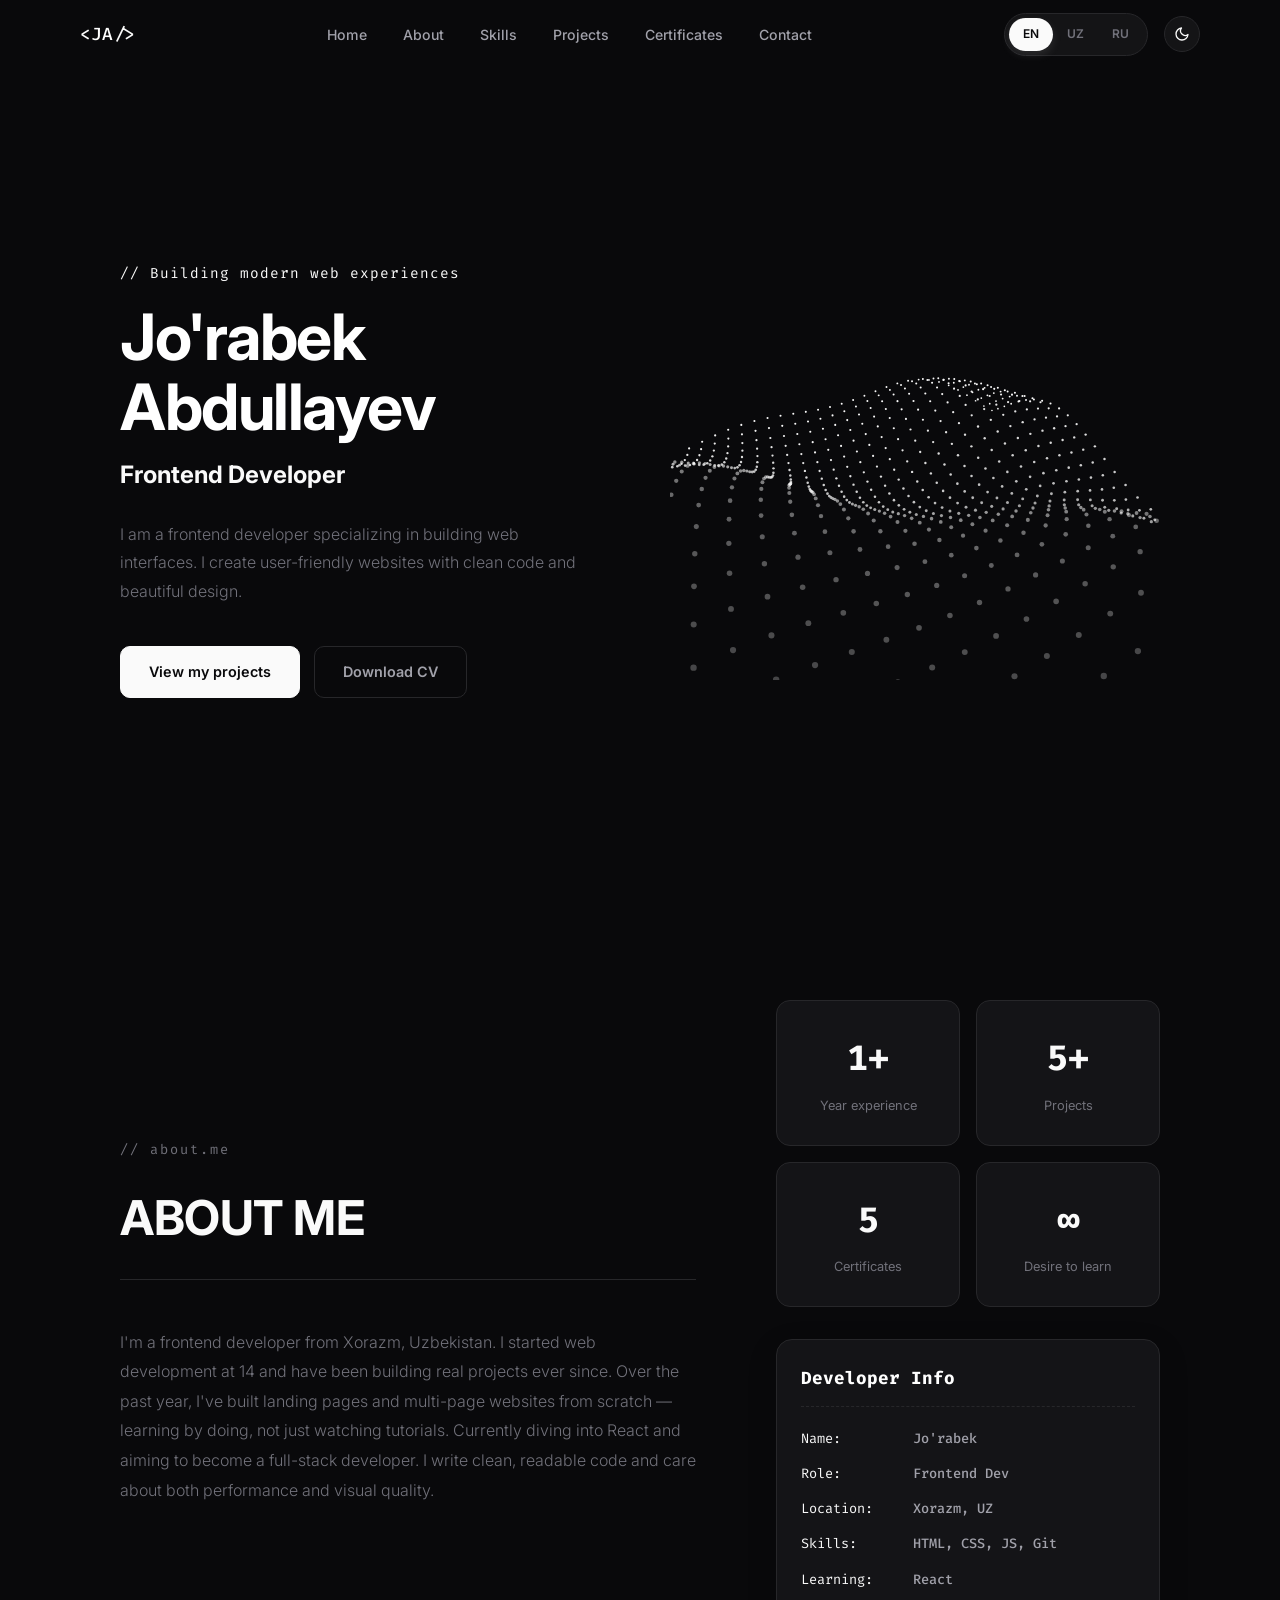
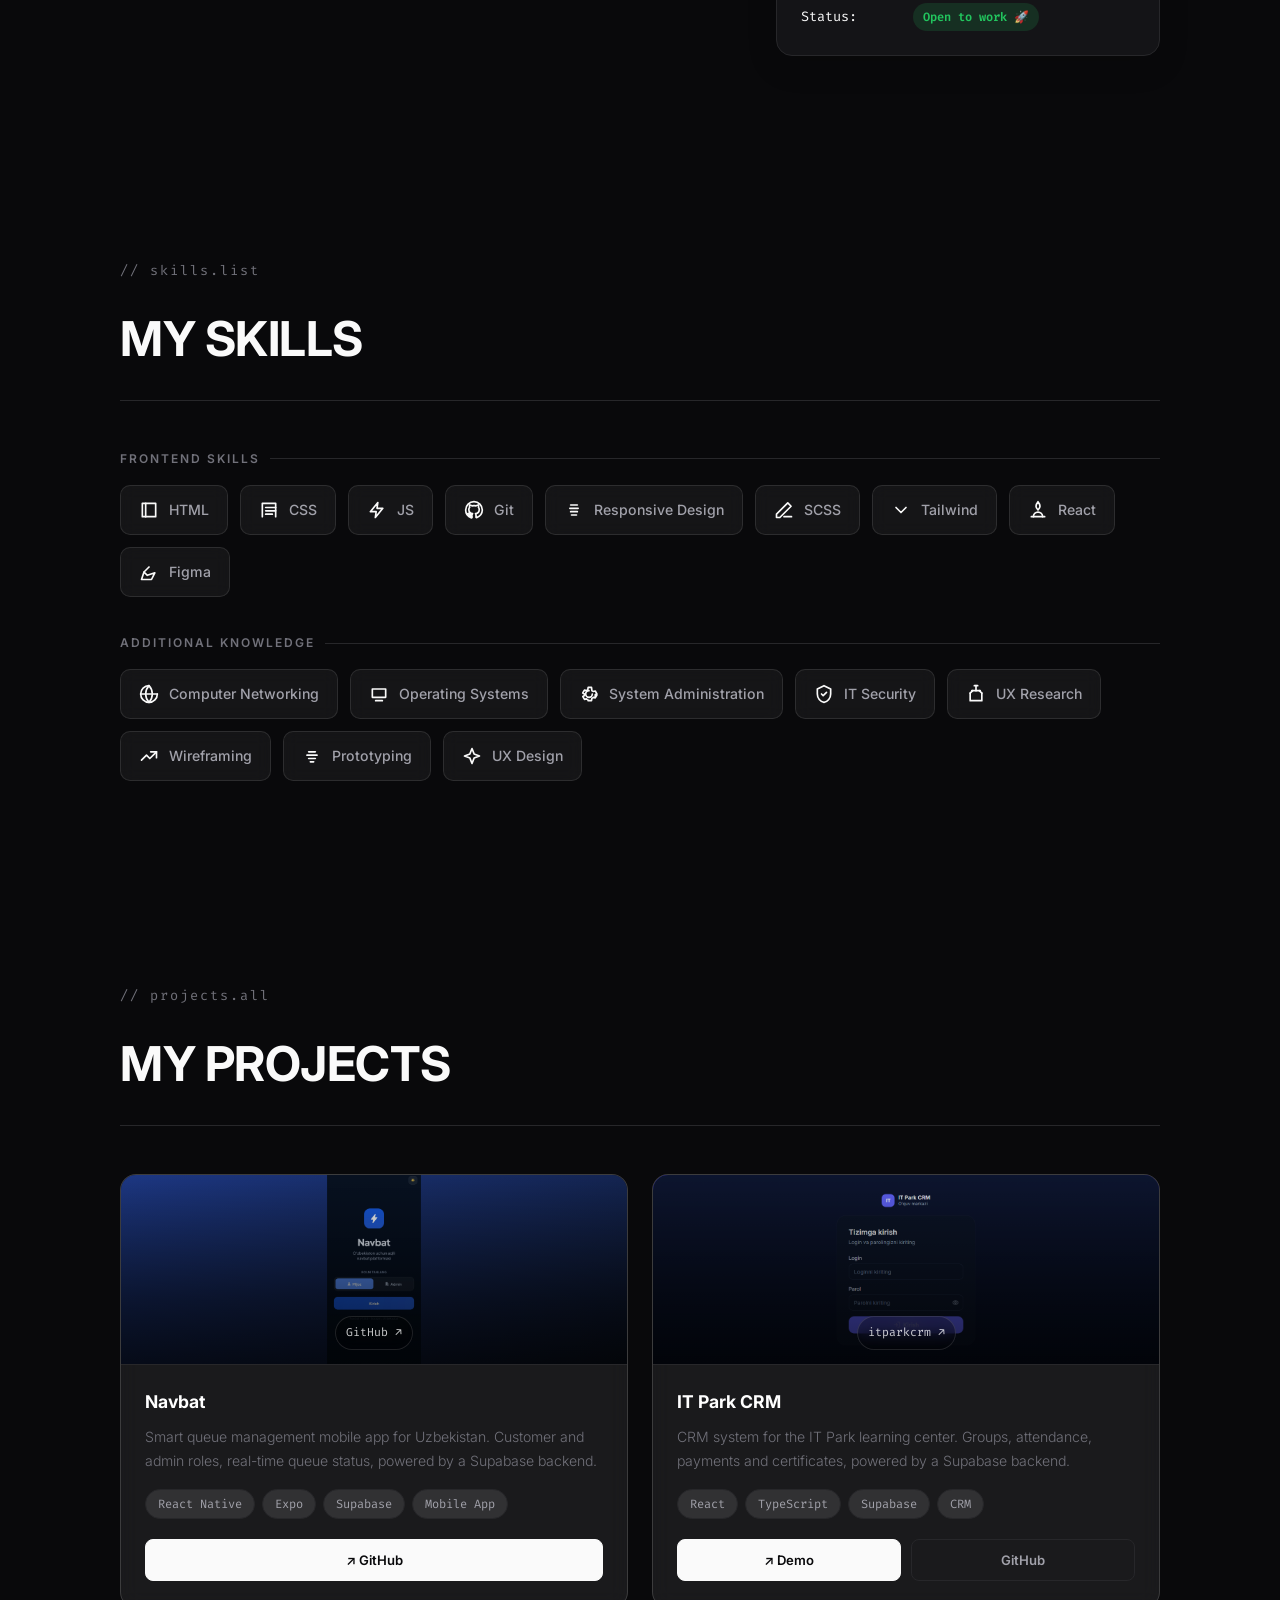
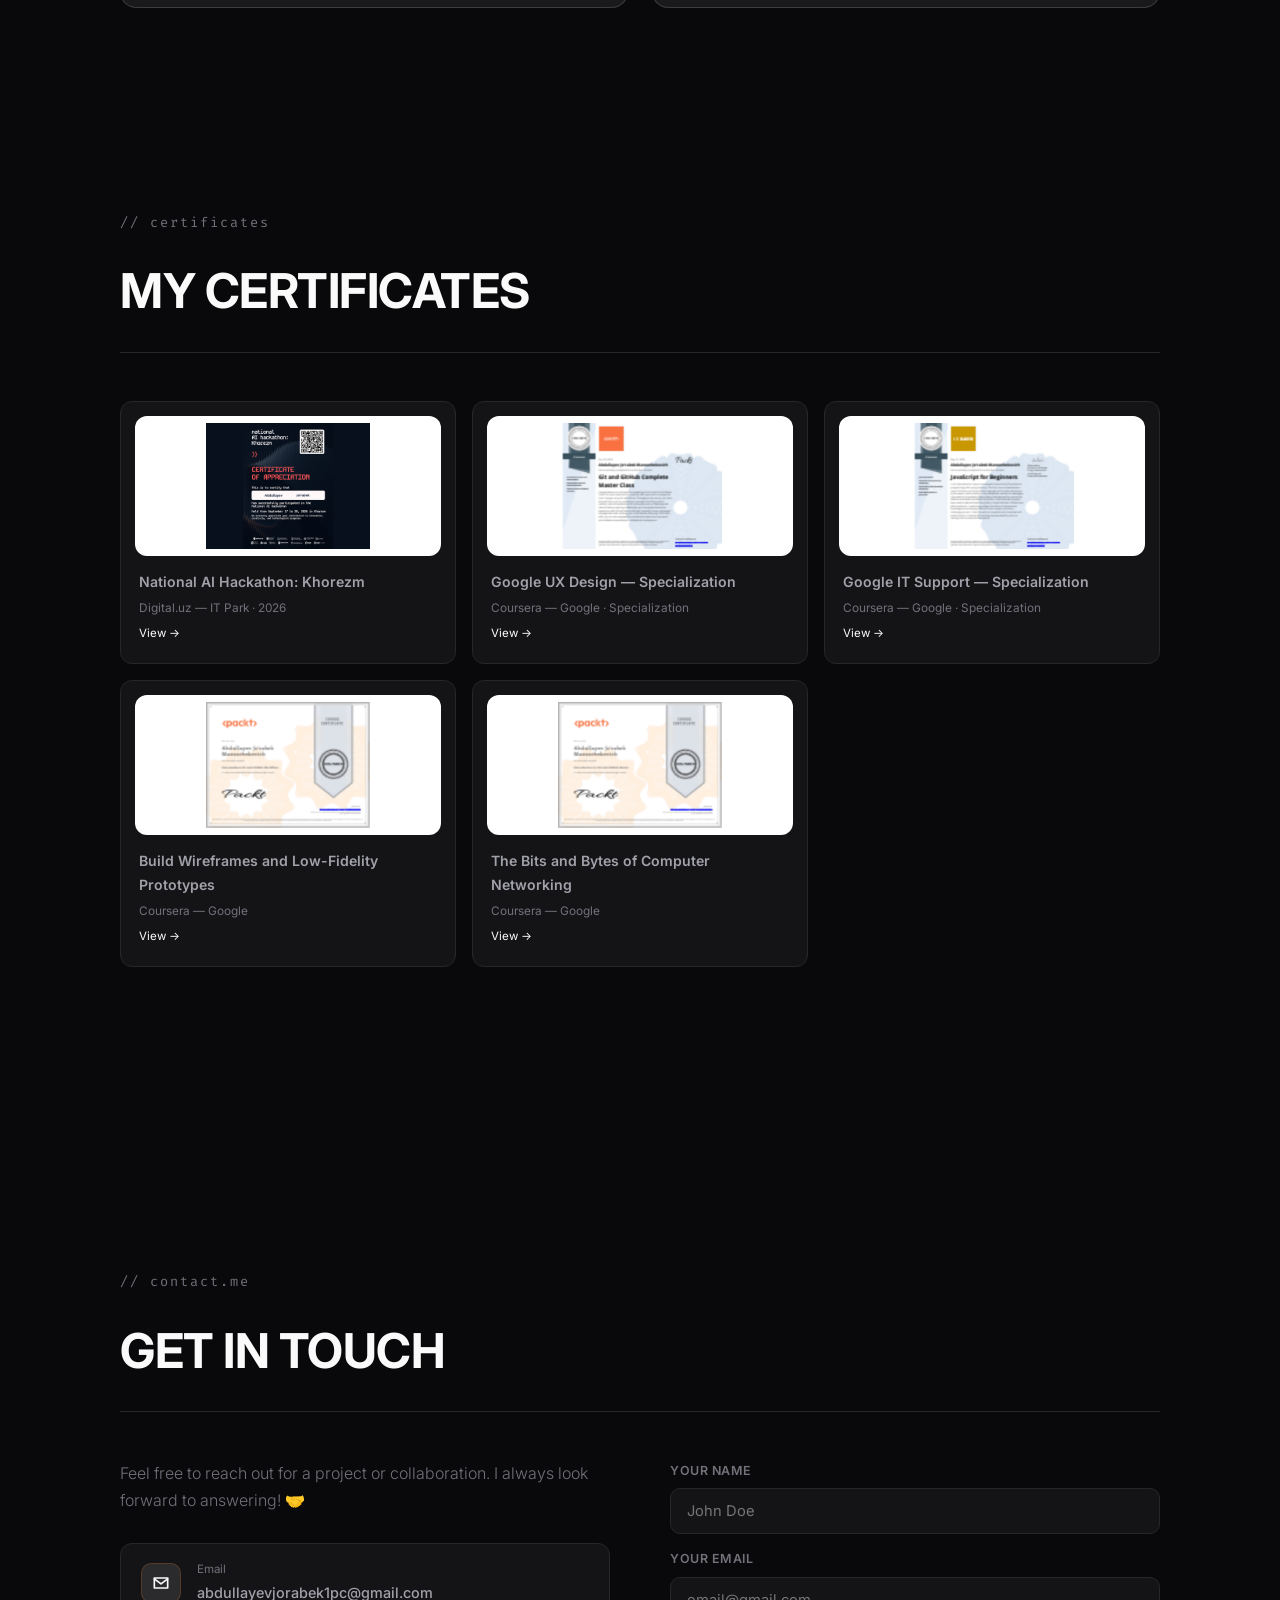
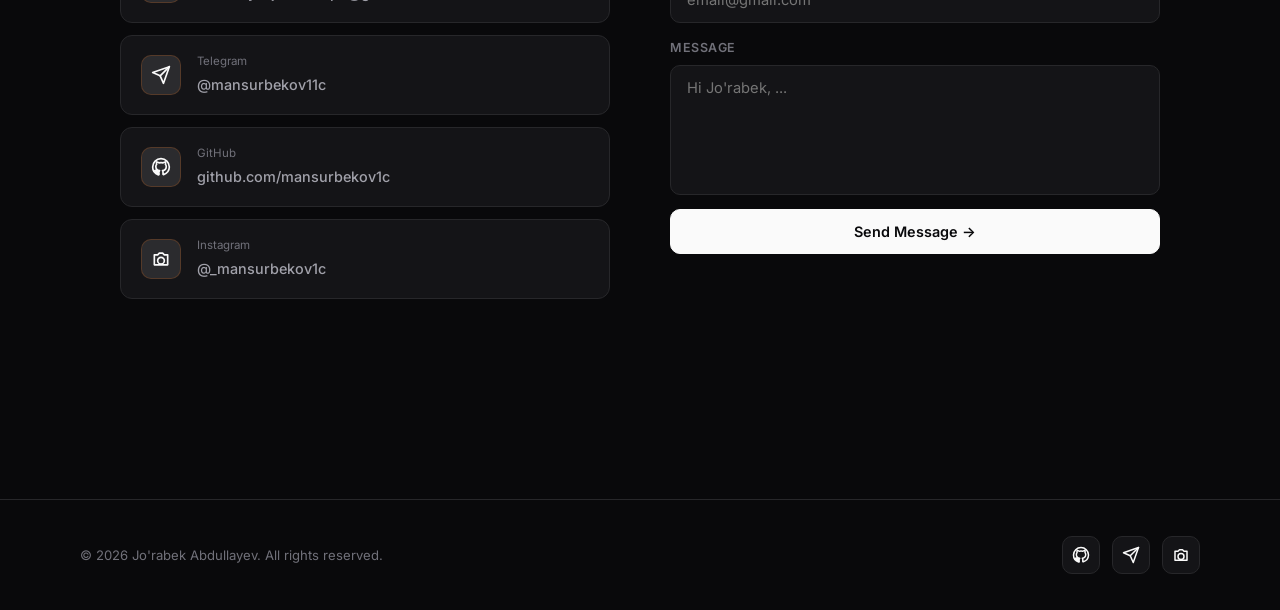
==== commit b1005fca: "feat(certs): 5 ta eng kuchli sertifikat qoldirildi, 7 tasi arxivlandi Written by Codex, verified by " ====
--- a/index.html
+++ b/index.html
@@ -168,7 +168,7 @@
                 </div>
               </div>
               <div class="stat-box">
-                <div class="stat-num">12</div>
+                <div class="stat-num">5</div>
                 <div class="stat-label" data-i18n="stat_cert_label">
                   Certificates
                 </div>
@@ -690,9 +690,90 @@
           </div>
         </a>
         <a
+          href="https://www.coursera.org/account/accomplishments/specialization/certificate/RH8HIBUAZWJE"
+          target="_blank"
+          class="cert-card reveal"
+          rel="noopener noreferrer"
+        >
+          <img
+            class="cert-thumb"
+            src="assets/certs/RH8HIBUAZWJE.png"
+            alt="Google UX Design — Specialization certificate preview"
+            loading="lazy"
+            decoding="async"
+          />
+          <div class="cert-meta">
+            <div class="cert-title">Google UX Design — Specialization</div>
+            <div class="cert-issuer">Coursera — Google · Specialization</div>
+            <div class="cert-view" data-i18n="cert_view">View →</div>
+          </div>
+        </a>
+        <a
+          href="https://www.coursera.org/account/accomplishments/specialization/certificate/PN7QUSXFVRCX"
+          target="_blank"
+          class="cert-card reveal"
+          rel="noopener noreferrer"
+        >
+          <img
+            class="cert-thumb"
+            src="assets/certs/PN7QUSXFVRCX.png"
+            alt="Google IT Support — Specialization certificate preview"
+            loading="lazy"
+            decoding="async"
+          />
+          <div class="cert-meta">
+            <div class="cert-title">Google IT Support — Specialization</div>
+            <div class="cert-issuer">Coursera — Google · Specialization</div>
+            <div class="cert-view" data-i18n="cert_view">View →</div>
+          </div>
+        </a>
+        <a
+          href="https://www.coursera.org/account/accomplishments/certificate/2IR8825PSDSM"
+          target="_blank"
+          class="cert-card reveal"
+          rel="noopener noreferrer"
+        >
+          <img
+            class="cert-thumb"
+            src="assets/certs/2IR8825PSDSM.png"
+            alt="Build Wireframes and Low-Fidelity Prototypes certificate preview"
+            loading="lazy"
+            decoding="async"
+          />
+          <div class="cert-meta">
+            <div class="cert-title">
+              Build Wireframes and Low-Fidelity Prototypes
+            </div>
+            <div class="cert-issuer">Coursera — Google</div>
+            <div class="cert-view" data-i18n="cert_view">View →</div>
+          </div>
+        </a>
+        <a
+          href="https://www.coursera.org/account/accomplishments/certificate/V7DHHCYKN3LQ"
+          target="_blank"
+          class="cert-card reveal"
+          rel="noopener noreferrer"
+        >
+          <img
+            class="cert-thumb"
+            src="assets/certs/V7DHHCYKN3LQ.png"
+            alt="The Bits and Bytes of Computer Networking certificate preview"
+            loading="lazy"
+            decoding="async"
+          />
+          <div class="cert-meta">
+            <div class="cert-title">
+              The Bits and Bytes of Computer Networking
+            </div>
+            <div class="cert-issuer">Coursera — Google</div>
+            <div class="cert-view" data-i18n="cert_view">View →</div>
+          </div>
+        </a>
+        <a
           href="https://www.coursera.org/account/accomplishments/certificate/AM508LP0ALTB"
           target="_blank"
           class="cert-card reveal"
+          data-archived
           rel="noopener noreferrer"
         >
           <img
@@ -709,30 +790,10 @@
           </div>
         </a>
         <a
-          href="https://www.coursera.org/account/accomplishments/certificate/V7DHHCYKN3LQ"
-          target="_blank"
-          class="cert-card reveal"
-          rel="noopener noreferrer"
-        >
-          <img
-            class="cert-thumb"
-            src="assets/certs/V7DHHCYKN3LQ.png"
-            alt="The Bits and Bytes of Computer Networking certificate preview"
-            loading="lazy"
-            decoding="async"
-          />
-          <div class="cert-meta">
-            <div class="cert-title">
-              The Bits and Bytes of Computer Networking
-            </div>
-            <div class="cert-issuer">Coursera — Google</div>
-            <div class="cert-view" data-i18n="cert_view">View →</div>
-          </div>
-        </a>
-        <a
           href="https://www.coursera.org/account/accomplishments/certificate/7TSFQZJ6SSXI"
           target="_blank"
           class="cert-card reveal"
+          data-archived
           rel="noopener noreferrer"
         >
           <img
@@ -752,6 +813,7 @@
           href="https://www.coursera.org/account/accomplishments/certificate/UT5W324DUAGG"
           target="_blank"
           class="cert-card reveal"
+          data-archived
           rel="noopener noreferrer"
         >
           <img
@@ -773,6 +835,7 @@
           href="https://www.coursera.org/account/accomplishments/certificate/V0FT3ONWY4LL"
           target="_blank"
           class="cert-card reveal"
+          data-archived
           rel="noopener noreferrer"
         >
           <img
@@ -794,6 +857,7 @@
           href="https://www.coursera.org/account/accomplishments/certificate/0F3QQQ6FWSLO"
           target="_blank"
           class="cert-card reveal"
+          data-archived
           rel="noopener noreferrer"
         >
           <img
@@ -813,6 +877,7 @@
           href="https://www.coursera.org/account/accomplishments/certificate/1LPPSTWI8QQQ"
           target="_blank"
           class="cert-card reveal"
+          data-archived
           rel="noopener noreferrer"
         >
           <img
@@ -829,30 +894,10 @@
           </div>
         </a>
         <a
-          href="https://www.coursera.org/account/accomplishments/certificate/2IR8825PSDSM"
-          target="_blank"
-          class="cert-card reveal"
-          rel="noopener noreferrer"
-        >
-          <img
-            class="cert-thumb"
-            src="assets/certs/2IR8825PSDSM.png"
-            alt="Build Wireframes and Low-Fidelity Prototypes certificate preview"
-            loading="lazy"
-            decoding="async"
-          />
-          <div class="cert-meta">
-            <div class="cert-title">
-              Build Wireframes and Low-Fidelity Prototypes
-            </div>
-            <div class="cert-issuer">Coursera — Google</div>
-            <div class="cert-view" data-i18n="cert_view">View →</div>
-          </div>
-        </a>
-        <a
           href="https://www.coursera.org/account/accomplishments/certificate/WXM5IWE9PVRA"
           target="_blank"
           class="cert-card reveal"
+          data-archived
           rel="noopener noreferrer"
         >
           <img
@@ -867,44 +912,6 @@
               Conduct UX Research and Test Early Concepts
             </div>
             <div class="cert-issuer">Coursera — Google</div>
-            <div class="cert-view" data-i18n="cert_view">View →</div>
-          </div>
-        </a>
-        <a
-          href="https://www.coursera.org/account/accomplishments/specialization/certificate/PN7QUSXFVRCX"
-          target="_blank"
-          class="cert-card reveal"
-          rel="noopener noreferrer"
-        >
-          <img
-            class="cert-thumb"
-            src="assets/certs/PN7QUSXFVRCX.png"
-            alt="Google IT Support — Specialization certificate preview"
-            loading="lazy"
-            decoding="async"
-          />
-          <div class="cert-meta">
-            <div class="cert-title">Google IT Support — Specialization</div>
-            <div class="cert-issuer">Coursera — Google · Specialization</div>
-            <div class="cert-view" data-i18n="cert_view">View →</div>
-          </div>
-        </a>
-        <a
-          href="https://www.coursera.org/account/accomplishments/specialization/certificate/RH8HIBUAZWJE"
-          target="_blank"
-          class="cert-card reveal"
-          rel="noopener noreferrer"
-        >
-          <img
-            class="cert-thumb"
-            src="assets/certs/RH8HIBUAZWJE.png"
-            alt="Google UX Design — Specialization certificate preview"
-            loading="lazy"
-            decoding="async"
-          />
-          <div class="cert-meta">
-            <div class="cert-title">Google UX Design — Specialization</div>
-            <div class="cert-issuer">Coursera — Google · Specialization</div>
             <div class="cert-view" data-i18n="cert_view">View →</div>
           </div>
         </a>
--- a/style.css
+++ b/style.css
@@ -591,8 +591,9 @@
   grid-template-columns: repeat(auto-fit, minmax(330px, 1fr));
   gap: 24px;
 }
-/* Arxivlangan loyihalar. Qaytarish: index.html dagi kartadan data-archived atributini olib tashlang. */
-.project-card[data-archived] {
+/* Arxivlangan loyihalar va sertifikatlar. Qaytarish: index.html dagi kartadan data-archived atributini olib tashlang. */
+.project-card[data-archived],
+.cert-card[data-archived] {
   display: none !important;
 }
 .project-card {
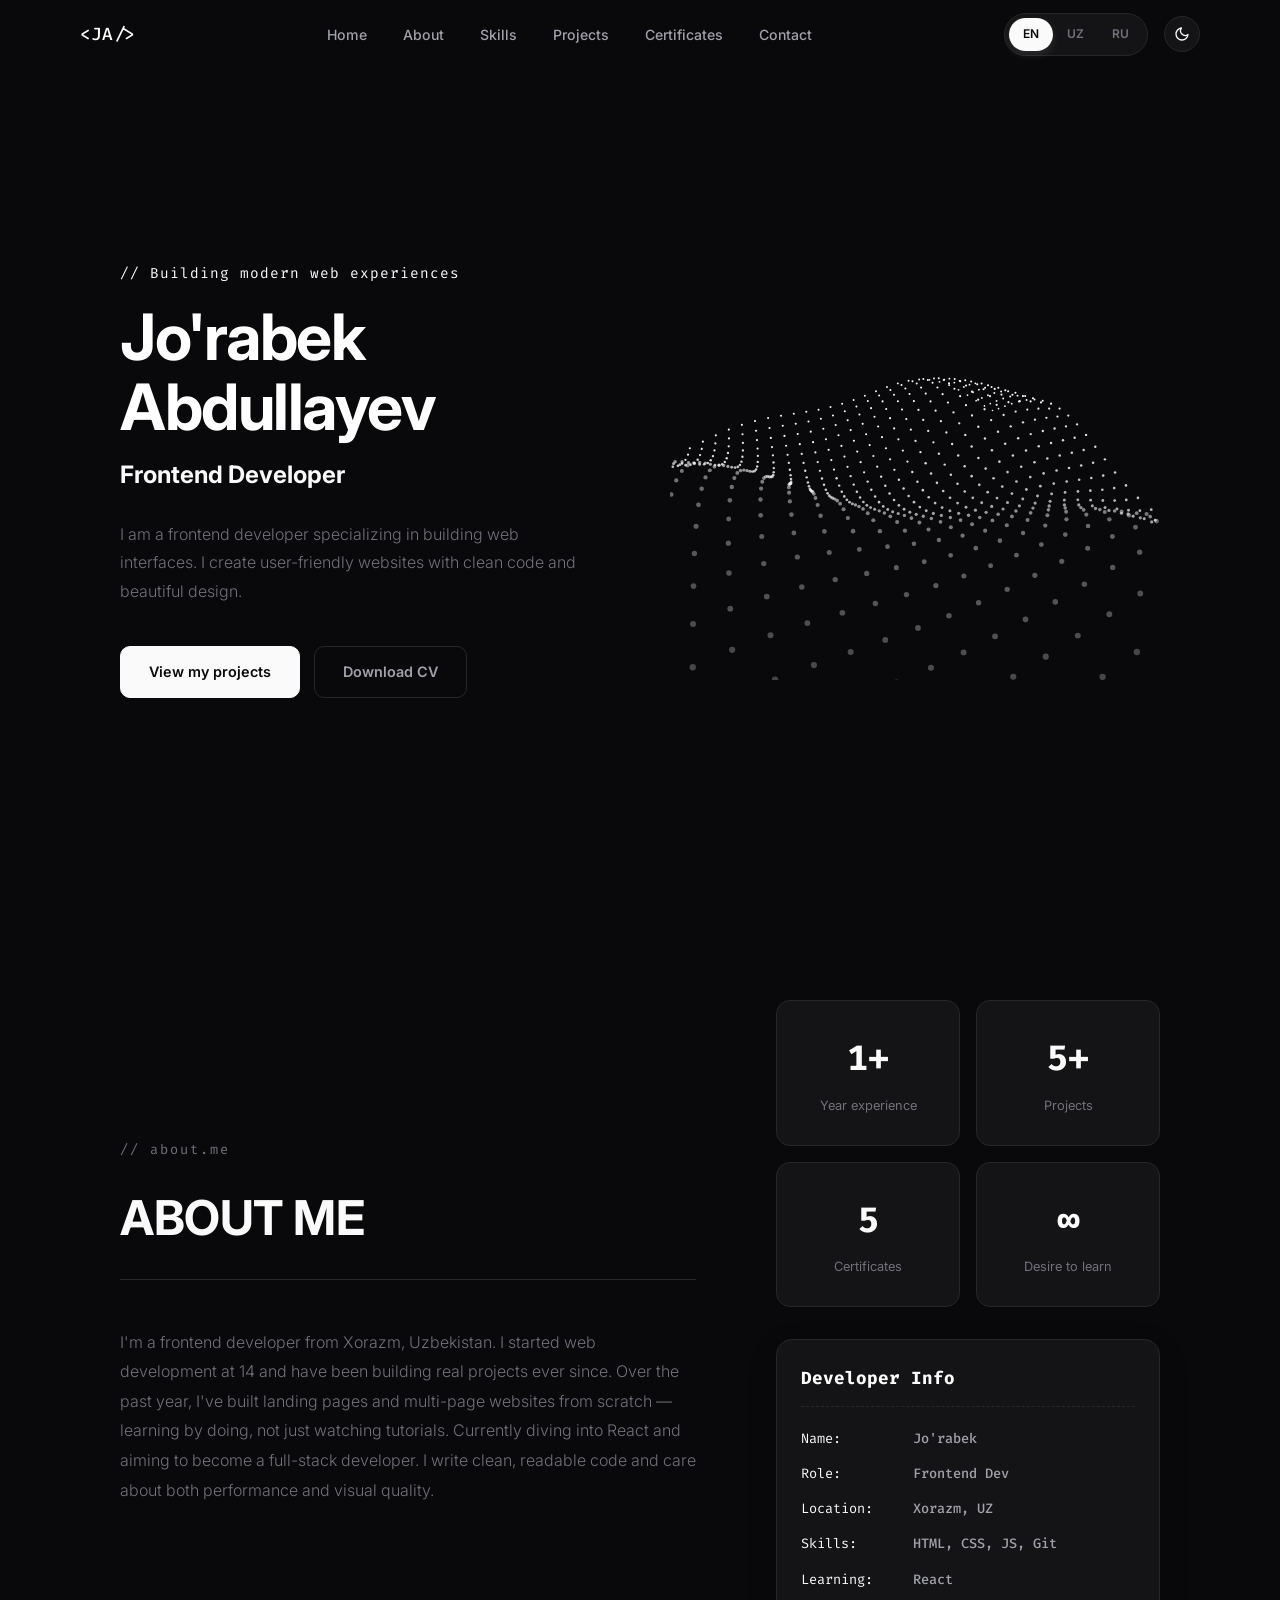
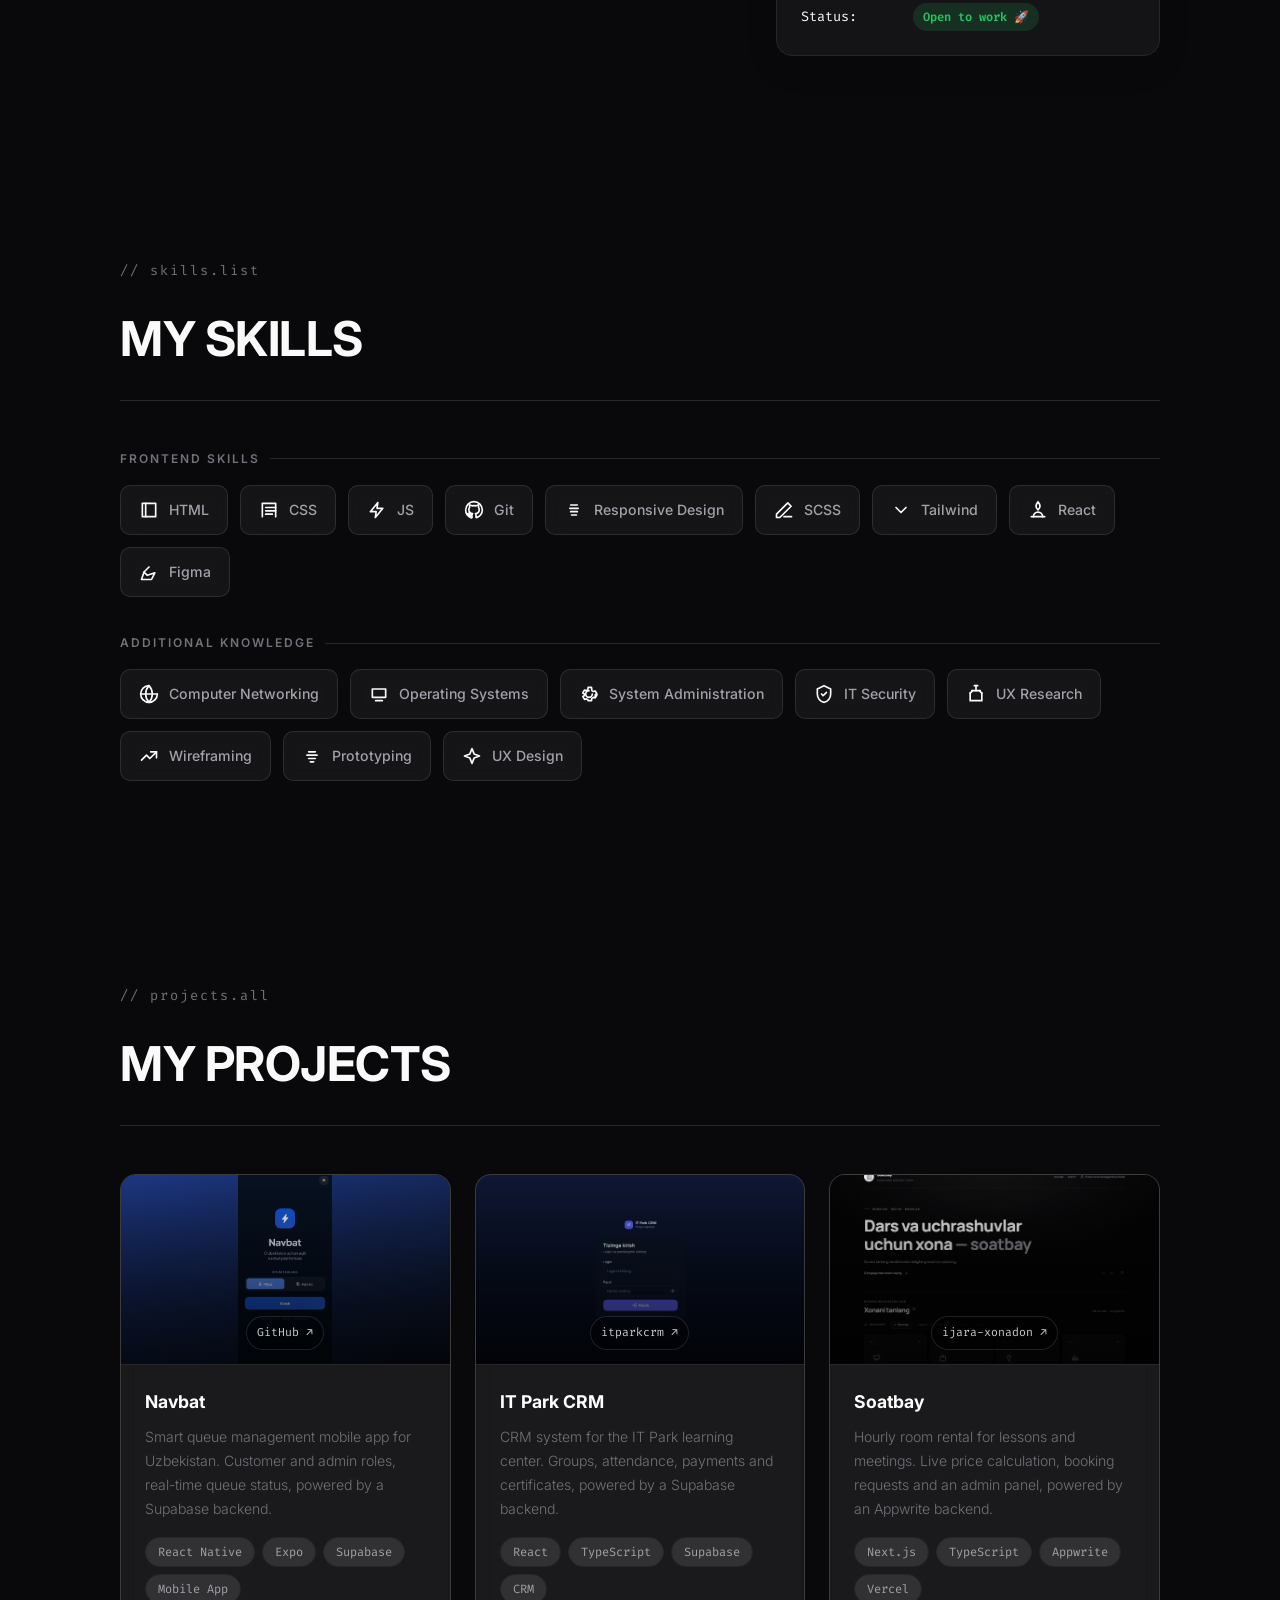
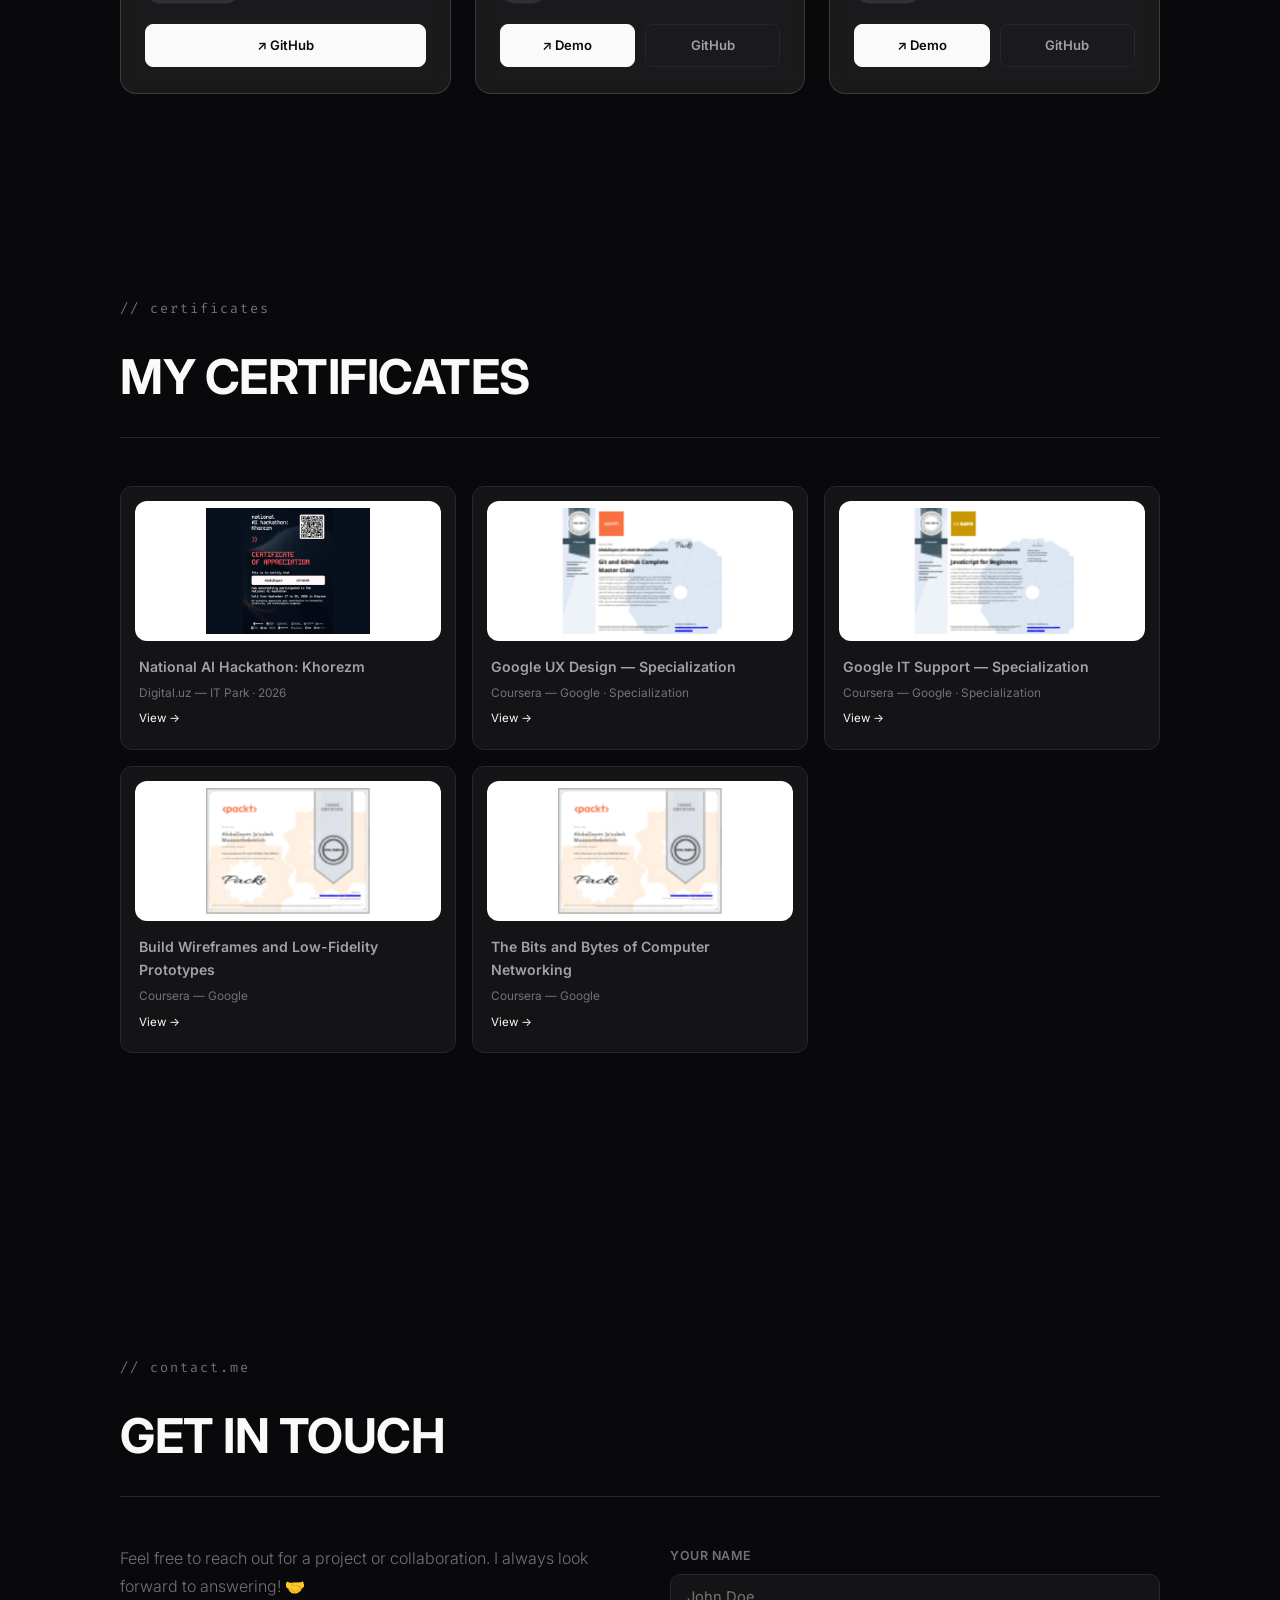
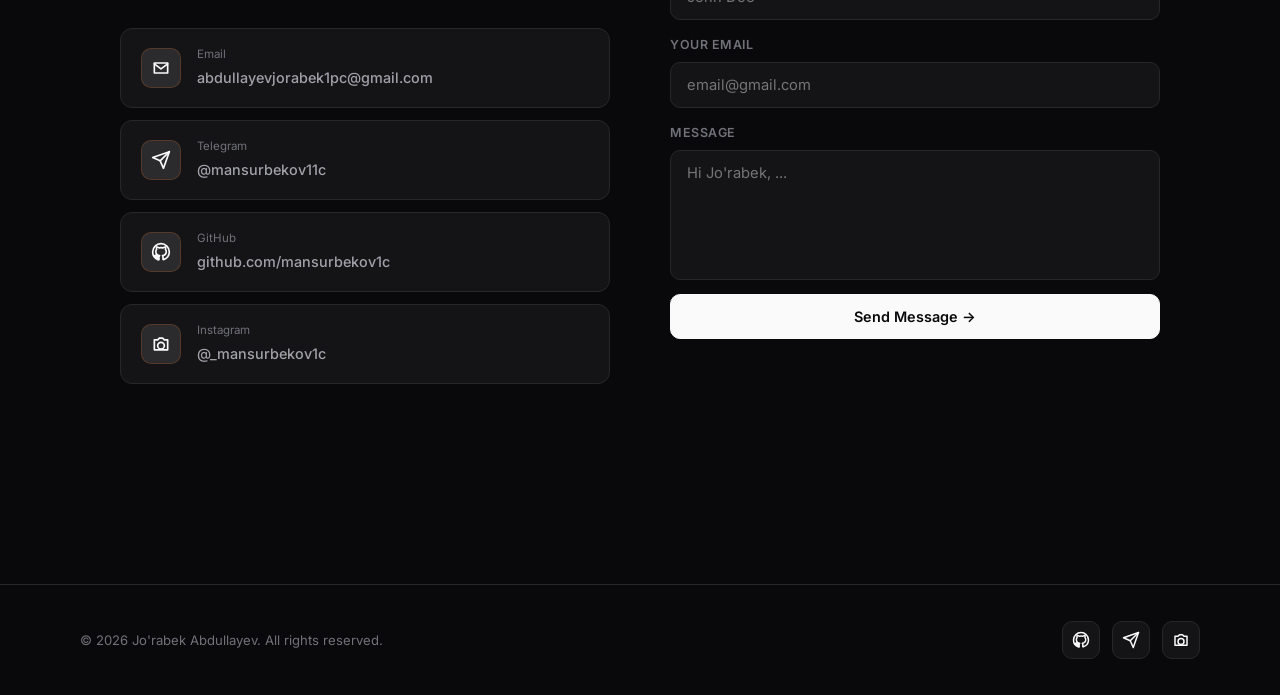
==== commit d5a0b1f9: "feat(projects): Soatbay (Ijara_Xonadon) loyihasi portfolioga qo'shildi Co-Authored-By: Claude Opus 5" ====
--- a/index.html
+++ b/index.html
@@ -658,6 +658,57 @@
               </div>
             </div>
           </div>
+
+          <div class="project-card reveal">
+            <a
+              href="https://ijara-xonadon.vercel.app/"
+              target="_blank"
+              rel="noopener noreferrer"
+              class="project-thumb"
+              style="background: linear-gradient(160deg, #27272a, #0a0a0a)"
+            >
+              <img
+                class="project-thumb-img"
+                src="assets/projects/ijara-xonadon.png"
+                alt="Soatbay room rental preview"
+                loading="lazy"
+                decoding="async"
+              />
+              <span class="p-url">ijara-xonadon ↗</span>
+            </a>
+            <div class="project-body">
+              <div class="project-name">Soatbay</div>
+              <p class="project-desc" data-i18n="proj_desc_9">
+                Hourly room rental for lessons and meetings. Live price
+                calculation, booking requests and an admin panel, powered
+                by an Appwrite backend.
+              </p>
+              <div class="project-tags">
+                <span class="p-tag">Next.js</span
+                ><span class="p-tag">TypeScript</span
+                ><span class="p-tag">Appwrite</span
+                ><span class="p-tag">Vercel</span>
+              </div>
+              <div class="project-links">
+                <a
+                  href="https://ijara-xonadon.vercel.app/"
+                  target="_blank"
+                  rel="noopener noreferrer"
+                  class="p-link p-link-demo"
+                  aria-label="Open Soatbay demo (opens in a new tab)"
+                  >↗ Demo</a
+                >
+                <a
+                  href="https://github.com/mansurbekov1c/Ijara_Xonadon"
+                  target="_blank"
+                  rel="noopener noreferrer"
+                  class="p-link p-link-code"
+                  aria-label="Open Soatbay source code on GitHub (opens in a new tab)"
+                  >GitHub</a
+                >
+              </div>
+            </div>
+          </div>
         </div>
       </div>
     </div>
